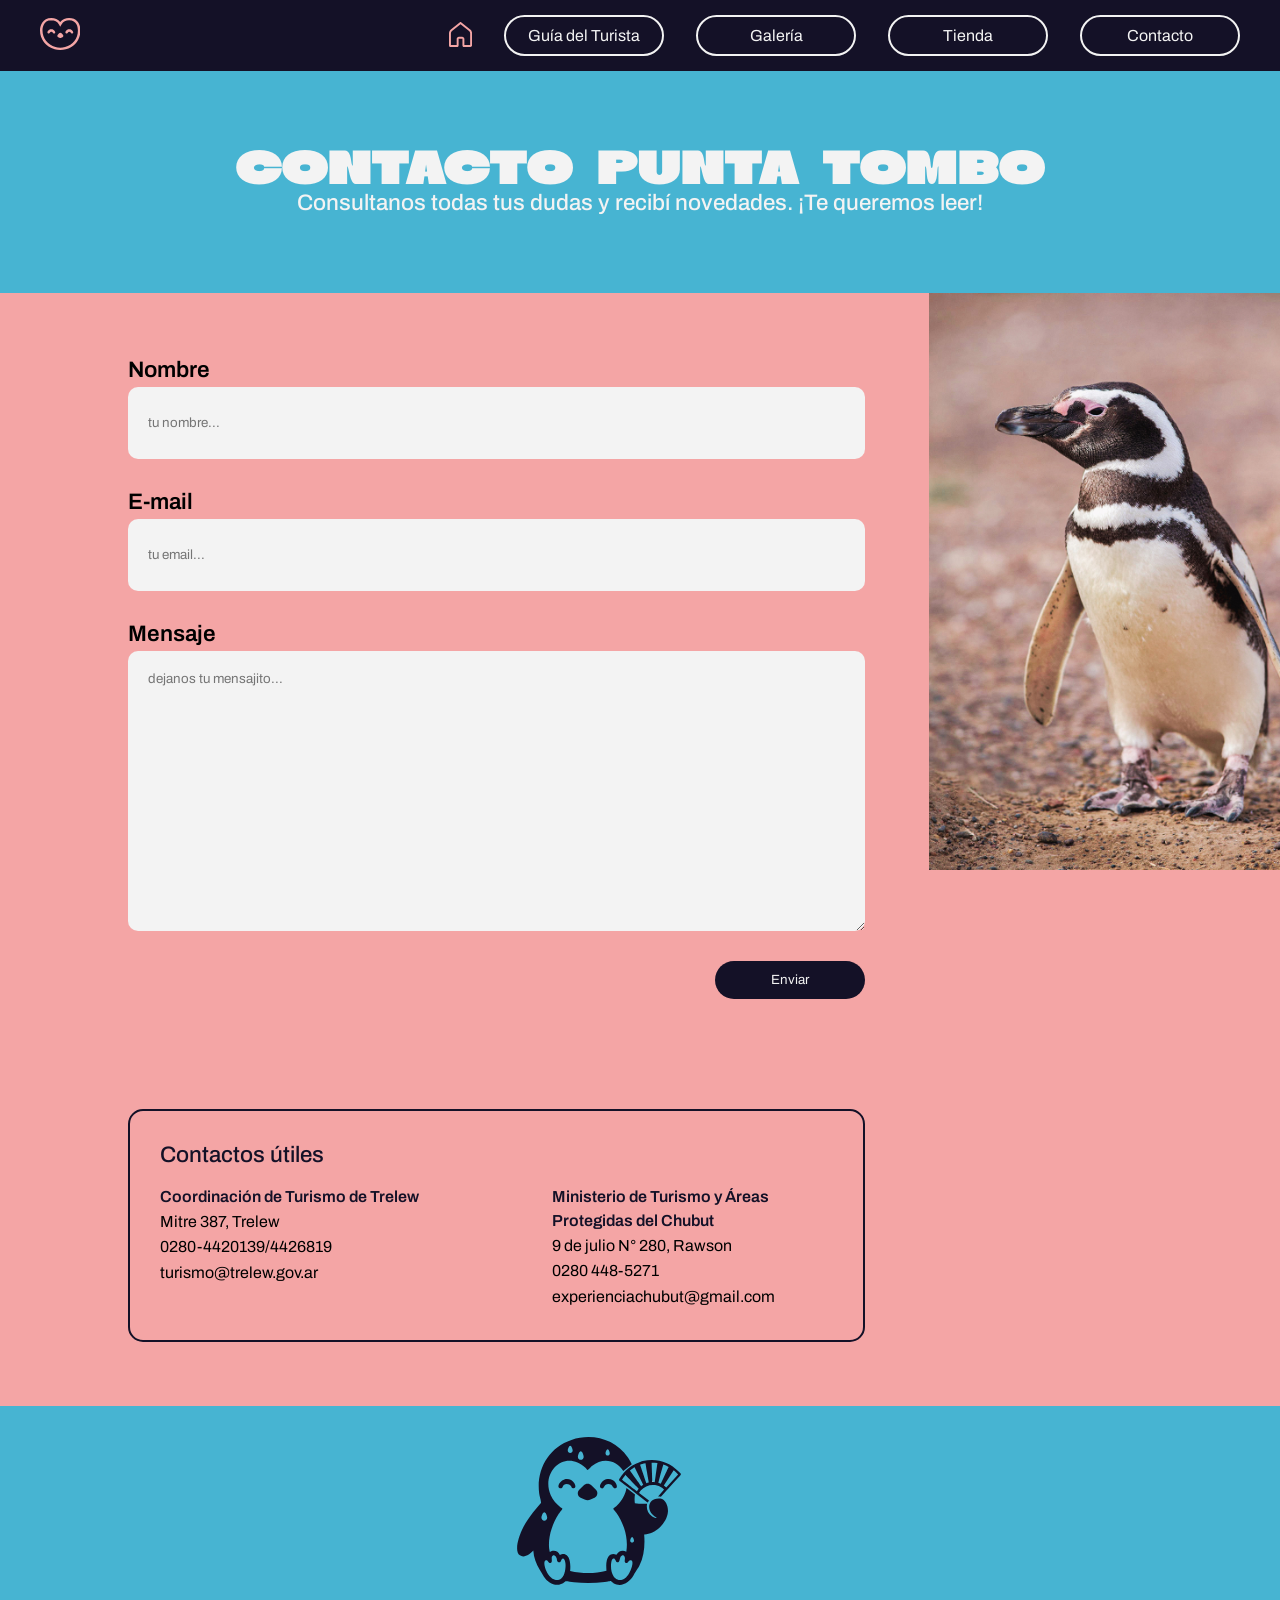
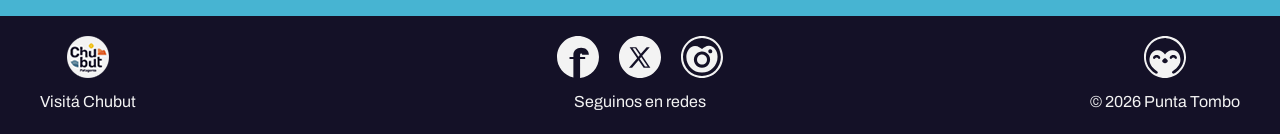
==== contacto.html @ 2f1170b2 "mejoras footer y hover chubut" ====
<!doctype html>
<html lang="es">

<head>
   <meta charset="utf-8">
   <meta name="description" content="Web Punta Tombo">
   <meta name="viewport" content="width=device-width, initial-scale=1.0">
   <link rel="stylesheet" href="style.css" type="text/css">
   <link rel="stylesheet" href="https://fonts.googleapis.com/css?family=Archivo:400,400i,500,500i,600,600i,700,700i">
   <link rel="icon" href="img/varias/favicon-tombo.ico" type="image/x-icon">
   <title>Descubrí la magia de Punta Tombo</title>
</head>

<body class="contacto-body">
   <main>
      <header>
         <nav class="nav-desktop">
            <a href="#top" class="logo-izq">
               <svg id="corazon" alt="Vuelve al top" xmlns="http://www.w3.org/2000/svg" version="1.1"
                  viewBox="0 0 76.17 60.3">
                  <path
                     d="M62.63,26.89v.05c0,.51-.15.99-.43,1.36-.45.61-1.14.99-1.94.99-.43,0-.83-.13-1.19-.33-.35-.2-.63-.48-.83-.83-.05-.1-.13-.2-.18-.33-.53-1.01-1.62-1.69-2.83-1.69s-2.27.66-2.83,1.62c-.05.15-.13.3-.23.43-.2.3-.48.56-.81.73-.33.2-.73.3-1.14.3-.81,0-1.52-.4-1.94-1.01-.28-.38-.43-.83-.43-1.34v-.03c0-.53,1.03-5.78,7.37-5.78,6,0,7.4,5.33,7.4,5.86h.01Z" />
                  <path
                     d="M28.78,26.89v.05c0,.51-.15.99-.43,1.36-.45.61-1.14.99-1.94.99-.43,0-.83-.13-1.19-.33-.35-.2-.63-.48-.83-.83-.05-.1-.13-.2-.18-.33-.53-1.01-1.62-1.69-2.83-1.69s-2.27.66-2.83,1.62c-.05.15-.13.3-.23.43-.2.3-.48.56-.81.73-.33.2-.73.3-1.14.3-.81,0-1.52-.4-1.94-1.01-.28-.38-.43-.83-.43-1.34v-.03c0-.53,1.03-5.78,7.37-5.78,6,0,7.4,5.33,7.4,5.86h0Z" />
                  <path
                     d="M42.39,36.05l-2.35,1.13c-1.08.52-2.35.52-3.43,0l-2.35-1.13c-1.79-.86-2.2-3.24-.79-4.65l2.52-2.52c1.29-1.29,3.38-1.29,4.67,0l2.52,2.52c1.41,1.41,1,3.78-.79,4.65Z" />
                  <path
                     d="M38.09,60.3c-4.02,0-7.43-.45-10.43-1.36C10.86,53.83,0,39.91,0,23.46,0,14.75,4.53,0,21.49,0c6.51,0,12.65,2.83,16.64,7.54C42.08,2.85,48.24,0,54.77,0,74.62,0,76.17,17.96,76.17,23.46c0,17.12-10.59,30.71-27.64,35.49-3.22.89-6.73,1.35-10.43,1.35h0ZM21.48,4.41C5.55,4.41,4.74,20.29,4.74,23.47c0,14.51,9.58,26.79,24.4,31.29,2.52.77,5.44,1.14,8.95,1.14,3.24,0,6.28-.39,9.06-1.16,14.96-4.19,24.26-16.17,24.26-31.27,0-5.73-1.62-19.06-16.65-19.06-5.81,0-11.25,2.92-14.18,7.62-.15.22-.25.4-.34.55l-2.14,3.93-2.11-3.95c-.08-.15-.18-.32-.29-.47-2.98-4.76-8.41-7.68-14.23-7.68h.01Z" />
               </svg>
            </a>
            <div class="menu">
               <a href="index.html">
                  <svg id="home" xmlns="http://www.w3.org/2000/svg" version="1.1" viewBox="0 0 108 117">
                     <path
                        d="M53.85,0c-.96.03-1.88.37-2.64.97L8.58,34.56C3.17,38.83,0,45.34,0,52.23v57.27c0,4.09,3.41,7.5,7.5,7.5h30c4.09,0,7.5-3.41,7.5-7.5v-30c0-.89.61-1.5,1.5-1.5h15c.89,0,1.5.61,1.5,1.5v30c0,4.09,3.41,7.5,7.5,7.5h30c4.09,0,7.5-3.41,7.5-7.5v-57.27c0-6.89-3.17-13.41-8.58-17.67L56.78.97c-.83-.66-1.87-1-2.93-.97ZM54,10.23l39.86,31.4c3.25,2.56,5.14,6.46,5.14,10.6v55.77h-27v-28.5c0-5.74-4.76-10.5-10.5-10.5h-15c-5.74,0-10.5,4.76-10.5,10.5v28.5H9v-55.77c0-4.14,1.89-8.04,5.14-10.6L54,10.23Z" />
                  </svg>
               </a>
               <a class="boton" href="guia.html">Guía del Turista</a>
               <a class="boton" href="galeria.html">Galería</a>
               <a class="boton" href="tienda.html">Tienda</a>
               <a class="boton" href="contacto.html">Contacto</a>
            </div>
         </nav>
         <nav class="nav-mobile">
            <a href="#top" class="logo-izq">
               <svg id="corazon" viewBox="0 0 76.17 60.3" xmlns="http://www.w3.org/2000/svg" version="1.1">
                  <path
                     d="M62.63,26.89v.05c0,.51-.15.99-.43,1.36-.45.61-1.14.99-1.94.99-.43,0-.83-.13-1.19-.33-.35-.2-.63-.48-.83-.83-.05-.1-.13-.2-.18-.33-.53-1.01-1.62-1.69-2.83-1.69s-2.27.66-2.83,1.62c-.05.15-.13.3-.23.43-.2.3-.48.56-.81.73-.33.2-.73.3-1.14.3-.81,0-1.52-.4-1.94-1.01-.28-.38-.43-.83-.43-1.34v-.03c0-.53,1.03-5.78,7.37-5.78,6,0,7.4,5.33,7.4,5.86h.01Z" />
                  <path
                     d="M28.78,26.89v.05c0,.51-.15.99-.43,1.36-.45.61-1.14.99-1.94.99-.43,0-.83-.13-1.19-.33-.35-.2-.63-.48-.83-.83-.05-.1-.13-.2-.18-.33-.53-1.01-1.62-1.69-2.83-1.69s-2.27.66-2.83,1.62c-.05.15-.13.3-.23.43-.2.3-.48.56-.81.73-.33.2-.73.3-1.14.3-.81,0-1.52-.4-1.94-1.01-.28-.38-.43-.83-.43-1.34v-.03c0-.53,1.03-5.78,7.37-5.78,6,0,7.4,5.33,7.4,5.86h0Z" />
                  <path
                     d="M42.39,36.05l-2.35,1.13c-1.08.52-2.35.52-3.43,0l-2.35-1.13c-1.79-.86-2.2-3.24-.79-4.65l2.52-2.52c1.29-1.29,3.38-1.29,4.67,0l2.52,2.52c1.41,1.41,1,3.78-.79,4.65Z" />
                  <path
                     d="M38.09,60.3c-4.02,0-7.43-.45-10.43-1.36C10.86,53.83,0,39.91,0,23.46,0,14.75,4.53,0,21.49,0c6.51,0,12.65,2.83,16.64,7.54C42.08,2.85,48.24,0,54.77,0,74.62,0,76.17,17.96,76.17,23.46c0,17.12-10.59,30.71-27.64,35.49-3.22.89-6.73,1.35-10.43,1.35h0ZM21.48,4.41C5.55,4.41,4.74,20.29,4.74,23.47c0,14.51,9.58,26.79,24.4,31.29,2.52.77,5.44,1.14,8.95,1.14,3.24,0,6.28-.39,9.06-1.16,14.96-4.19,24.26-16.17,24.26-31.27,0-5.73-1.62-19.06-16.65-19.06-5.81,0-11.25,2.92-14.18,7.62-.15.22-.25.4-.34.55l-2.14,3.93-2.11-3.95c-.08-.15-.18-.32-.29-.47-2.98-4.76-8.41-7.68-14.23-7.68h.01Z" />
               </svg>
            </a>
            <div class="menu-derecha">
               <a href="index.html">
                  <svg id="home" viewBox="0 0 108 117" xmlns="http://www.w3.org/2000/svg" version="1.1">
                     <path
                        d="M53.85,0c-.96.03-1.88.37-2.64.97L8.58,34.56C3.17,38.83,0,45.34,0,52.23v57.27c0,4.09,3.41,7.5,7.5,7.5h30c4.09,0,7.5-3.41,7.5-7.5v-30c0-.89.61-1.5,1.5-1.5h15c.89,0,1.5.61,1.5,1.5v30c0,4.09,3.41,7.5,7.5,7.5h30c4.09,0,7.5-3.41,7.5-7.5v-57.27c0-6.89-3.17-13.41-8.58-17.67L56.78.97c-.83-.66-1.87-1-2.93-.97ZM54,10.23l39.86,31.4c3.25,2.56,5.14,6.46,5.14,10.6v55.77h-27v-28.5c0-5.74-4.76-10.5-10.5-10.5h-15c-5.74,0-10.5,4.76-10.5,10.5v28.5H9v-55.77c0-4.14,1.89-8.04,5.14-10.6L54,10.23Z" />
                  </svg>
               </a>
               <label for="check-menu" class="hamburguesa">
                  <span></span><span></span><span></span>
               </label>
            </div>
            <input type="checkbox" id="check-menu">
            <div class="menu-desplegable">
               <a class="boton" href="guia.html">Guía del Turista</a>
               <a class="boton" href="galeria.html">Galería</a>
               <a class="boton" href="tienda.html">Tienda</a>
               <a class="boton" href="contacto.html">Contacto</a>
            </div>
         </nav>
      </header>
      <section class="titulos-contacto">
         <h1>CONTACTO PUNTA TOMBO</h1>
         <h3 class="h3-desktop">Consultanos todas tus dudas y recibí novedades. ¡Te queremos leer!</h3>
         <h3 class="h3-mobile">¡Te queremos leer!</h3>
      </section>
      <section id="formulario">
         <article id="form-contacto">
            <form method="post" action="" target="_blank" enctype="text/plain">
               <div class="seccion-form">
                  <label for="nombre">Nombre</label>
                  <input type="text" name="nombre" id="nombre" maxlength="30" placeholder="tu nombre..." required>
               </div>
               <div class="seccion-form">
                  <label for="email">E-mail</label>
                  <input type="email" name="email" id="email" placeholder="tu email..." required>
               </div>
               <div class="seccion-form">
                  <label for="mensaje">Mensaje</label>
                  <textarea name="mensaje" id="mensaje" placeholder="dejanos tu mensajito..."></textarea>
               </div>
               <input type="submit" value="Enviar" class="button-enviar">
            </form>
            <article id="contactos-utiles">
               <h3>Contactos útiles</h3>
               <div class="parrafos-contacto">
                  <div>
                     <p>Coordinación de Turismo de Trelew</p>
                     <ul>
                        <li>Mitre 387, Trelew</li>
                        <li>0280-4420139/4426819</li>
                        <li>turismo@trelew.gov.ar</li>
                     </ul>
                  </div>
                  <div>
                     <p>Ministerio de Turismo y Áreas Protegidas del Chubut</p>
                     <ul>
                        <li>9 de julio N° 280, Rawson</li>
                        <li>0280 448-5271</li>
                        <li>experienciachubut@gmail.com</li>
                     </ul>
                  </div>
               </div>
            </article>
         </article>
         <aside>
            <img src="img/varias/contacto.jpg" alt="pinguino" width="800" height="1316">
         </aside>
      </section>
      <section class="pingu-curiosidades fondo-oceano">
         <article class="sabias">
            <h2>¿...Lo sabías?</h2>
         </article>
         <img class="pingu-svg" src="img/svg/pingu-verano.svg" alt="Pingüino de verano">
         <article class="globo">
            <p>En verano, Punta Tombo reúne a más de un millón de pingüinos de Magallanes, convirtiéndose en una de las
               colonias más grandes del mundo.</p>
         </article>
      </section>
      <footer>
         <div class="footer-seccion">
            <a class="logo-chubut" href="https://chubutpatagonia.gob.ar/"><img class="logo-chubut-normal"
                  src="img/varias/logo-chubut.png" alt="Visitá Chubut"><img class="logo-chubut-hover"
                  src="img/varias/logo-chubut-hover.png" alt=""></a>
            <p>Visitá Chubut</p>
         </div>
         <div class="footer-seccion">
            <ul>
               <li>
                  <a href="https://www.facebook.com/profile.php?id=100057444040079&locale=es_LA">
                     <svg class="boton-footer" xmlns="http://www.w3.org/2000/svg" version="1.1" viewBox="0 0 48 48">
                        <path
                           d="M48,24.06c0,12.48-9.48,22.75-21.62,23.94v-21.7h5.83v-2.33h-5.83v-2.3c0-.93.5-1.61,1.2-1.61s1.16.54,1.16,1.38h7.66c0-4.73-3.53-7.91-8.84-7.91s-8.84,3.27-8.84,8.14v2.3h-4.39v2.33h4.39v21.24C8.01,45.12,0,35.53,0,24.06,0,10.77,10.75,0,24,0s24,10.77,24,24.06Z" />
                     </svg>
                  </a>
               </li>
               <li>
                  <a href="https://x.com/puntatombo_ar">
                     <svg class="boton-footer" xmlns="http://www.w3.org/2000/svg" version="1.1" viewBox="0 0 48 48">
                        <polygon points="23.79 21.78 22.11 23.74 15.54 14.13 18.51 14.11 23.79 21.78" />
                        <polygon points="25.37 24.08 32.78 34.85 29.69 34.83 23.69 26.05 25.37 24.08" />
                        <path
                           d="M24,0C10.75,0,0,10.75,0,24s10.75,24,24,24,24-10.74,24-24S37.26,0,24,0ZM28.19,36.23l-5.87-8.59-7.36,8.57h-3.56l9.34-10.88-8.59-12.56,7.53-.05,5.29,7.68,6.58-7.67h3.56l-8.56,9.97,9.3,13.52h-7.66,0Z" />
                     </svg>
                  </a>
               </li>
               <li>
                  <a href="https://www.instagram.com/puntatomboturismo/">
                     <svg class="boton-footer" xmlns="http://www.w3.org/2000/svg" version="1.1" viewBox="0 0 64 64">
                        <path
                           d="M32,0C14.33,0,0,14.33,0,32s14.33,32,32,32,32-14.33,32-32S49.67,0,32,0ZM31.92,60.84c-15.91,0-28.86-12.93-28.86-28.84S16.01,3.15,31.92,3.15s28.84,12.96,28.84,28.86-12.93,28.84-28.84,28.84Z" />
                        <path
                           d="M55.71,31.11c0-7.74-5.36-16.11-13.11-16.11-4.59,0-8.29,3.26-9.48,4.12l-1.11.78-1.13-.78c-1.12-.77-4.16-4.03-9.52-4.03h0c-8.06,0-13.23,8.76-13.23,16.54v.36c0,13.11,10.66,23.8,23.78,23.8h0c13.12,0,23.8-10.67,23.8-23.78,0-.61.05-.32,0-.91ZM42.65,42.25c-2.21,3.8-6.19,6.07-10.66,6.07h0c-4.45,0-8.44-2.27-10.66-6.07-2.15-3.71-2.25-8.19-.26-11.98,1.99-3.8,5.72-6.27,9.98-6.6,4.63-.36,8.89,1.79,11.38,5.75h0c2.5,3.98,2.59,8.78.23,12.83ZM45.45,26.33c-.34.1-.67.14-.97.14-.78,0-1.48-.3-2.01-.86-.81-.87-1.1-2.26-.71-3.4.36-1.03,1.17-1.67,2.29-1.84,2-.3,3.19.97,3.5,2.37.31,1.4-.32,3.08-2.09,3.58ZM36.9,30.18c-1.4-1.21-3.15-1.83-4.9-1.83-1.05,0-2.12.23-3.13.68-2.27,1.01-3.89,3.1-4.35,5.61-.46,2.51.33,5.05,2.13,6.81,1.94,1.91,4.7,2.61,7.37,1.88,2.65-.73,4.65-2.71,5.35-5.32h0c.77-2.89-.17-5.9-2.44-7.83Z" />
                     </svg>
                  </a>
               </li>
            </ul>
            <p>Seguinos en redes</p>
         </div>
         <div class="footer-seccion">
            <svg class="boton-footer" xmlns="http://www.w3.org/2000/svg" version="1.1" viewBox="0 0 62.64 62.64">
               <path
                  d="M31.32,0C14.02,0,0,14.02,0,31.32s14.02,31.32,31.32,31.32,31.32-14.02,31.32-31.32S48.62,0,31.32,0ZM24.3,32.59v.03c0,.37-.11.73-.32,1-.34.45-.84.73-1.43.73-.32,0-.61-.1-.87-.24-.26-.15-.47-.35-.61-.61-.03-.08-.1-.15-.13-.24-.39-.74-1.19-1.25-2.08-1.25s-1.67.48-2.08,1.19c-.03.11-.1.23-.16.32-.15.23-.35.41-.6.54-.24.15-.54.23-.84.23-.6,0-1.12-.3-1.43-.74-.21-.28-.32-.61-.32-.99v-.02c0-.39.76-4.25,5.43-4.25,4.42,0,5.45,3.93,5.45,4.32v-.02ZM34.31,39.34l-1.73.83c-.8.38-1.73.38-2.53,0l-1.73-.83c-1.32-.64-1.62-2.38-.58-3.42l1.85-1.85c.95-.95,2.49-.95,3.44,0l1.85,1.85c1.04,1.04.74,2.78-.57,3.42ZM41.53,33.52c-.15.23-.35.41-.6.54-.24.15-.54.23-.84.23-.6,0-1.12-.3-1.43-.74-.21-.28-.32-.61-.32-.99v-.02c0-.39.76-4.25,5.43-4.25,4.42,0,5.45,3.93,5.45,4.32v-.02s0,.03,0,.03c0,.37-.11.73-.32,1-.34.45-.84.73-1.43.73-.32,0-.61-.1-.87-.24-.26-.15-.47-.35-.61-.61-.03-.08-.1-.15-.13-.24-.39-.74-1.19-1.25-2.08-1.25s-1.67.48-2.08,1.19c-.03.11-.1.23-.16.32ZM46.45,55.06c-.59.37-1.2.72-1.82,1.01-2.13.98-4.09-2.25-2.02-3.36,3.82-2.03,11.8-9.22,11.8-16.76,0-4.98-1.63-14.84-12.31-14.84-4.48,0-8.41,2.46-10.51,6.08-.1.15-.19.32-.26.47-.08-.15-.16-.32-.26-.47-2.1-3.62-6.03-6.08-10.51-6.08-10.71,0-12.37,10.66-12.37,14.84,0,7.73,7.21,14.18,11.67,17.06,1.77,1.14.06,3.97-1.85,3.09-.62-.28-1.23-.65-1.85-1.04-7.97-5.04-13.28-13.42-13.28-23.52.02-16.32,13.85-29.47,30.41-28.35,14.38.97,26.68,14.42,26.44,28.83-.16,9.83-5.43,18.09-13.28,23.04Z" />
            </svg>
            <p>© 2026 Punta Tombo</p>
         </div>
      </footer>
   </main>
</body>

</html>
---- style.css ----
/* CSS Document */
@charset "utf-8";

:root {
	--pinguino: rgb(20, 17, 39);
	--espuma: rgb(243, 243, 243);
	--oceano: rgb(71, 180, 210);
	--magallanes: rgb(244, 165, 165);
	--piedrita: rgb(169, 137, 115);
}

/* Configuraciones Generales */

@font-face {
	font-family: 'baserio';
	src: url('./fonts/Baserio-Regular.otf') format('woff2');
	font-weight: normal;
	font-style: normal;
	font-display: swap;
}

* {
	font-family: "archivo", sans-serif;
	font-style: normal;
	font-optical-sizing: auto;
	list-style: none;
	text-decoration: none;
	margin: 0;
	padding: 0;
	box-sizing: border-box;
}

h1 {
	color: var(--espuma);
	font-family: "baserio", sans-serif;
	font-size: 3rem;
	font-weight: 300;
	line-height: 2.7rem;
}

h2 {
	color: var(--espuma);
	font-family: "baserio", sans-serif;
	font-size: 1.8rem;
	font-weight: 100;
	line-height: 2.2rem;
}

h3 {
	color: var(--pinguino);
	font-size: 1.4rem;
	font-weight: 500;
	line-height: 1.8rem;
}

h4 {
	color: var(--pinguino);
	/* habemus h4? non ricordo chamigas */
	font-size: 1.2rem;
	font-weight: 400;
}

p {
	color: var(--pinguino);
	text-wrap-style: balance;
	line-height: 1.5rem;
}

.video-heroe {
	background-color: var(--espuma);
	width: 100%;
	height: 100vh;
	overflow: hidden;
}

ul {
	line-height: 1.6;
}

.fondo-oceano {
	background-color: var(--oceano);
}

.fondo-magallanes {
	background-color: var(--magallanes);
}

.fondo-piedrita {
	background-color: var(--piedrita);
}

/*HEADER*/

header {
	position: sticky;
	top: 0;
	z-index: 1000;
	background-color: var(--pinguino);
	padding: 15px 40px;
}

nav {
	display: none;
	justify-content: space-between;
	align-items: center;
}

.nav-desktop {
	display: flex !important;
	justify-content: space-between;
	align-items: center;
}

.menu {
	display: flex;
	align-items: center;
	gap: 2rem;
}

.boton {
	color: var(--espuma);
	border: 2px solid var(--espuma);
	border-radius: 999px;
	padding: 10px 20px;
	width: 160px;
	text-align: center;
	transition: 0.3s ease;
}

.boton:hover {
	background-color: var(--magallanes);
	color: var(--pinguino);
	border-color: var(--magallanes);
}

#corazon {
	height: 32px;
	width: auto;
}

#home {
	height: 25px;
	width: auto;
}

#corazon,
#home {
	fill: var(--magallanes);
	transition: 0.3s ease;
}

#corazon:hover,
#home:hover {
	fill: var(--espuma)
}

.nav-mobile {
	display: none !important;
}

/*CARROUSEL DE VIDEOS*/

.video-heroe {
	position: relative;
	width: 100%;
	aspect-ratio: 16 / 9;
	overflow: hidden;
}

.video-slider {
	position: relative;
	width: 100%;
	height: 100%;
}

.video-slide {
	position: absolute;
	inset: 0;
	width: 100%;
	height: 100%;

	opacity: 0;
	transition: opacity 1.5s ease;
}

.video-slide.activo {
	opacity: 1;
	z-index: 2;
}

.video-slide video {
	width: 100%;
	height: 100%;
	object-fit: cover;
	display: block;
}

.logo-hero {
	position: absolute;
	top: 60px;
	left: 40px;
	z-index: 10;
	max-width: 444px;
	height: auto;
}

.h1 {
	background-color: var(--oceano);
	text-align: center;
	padding: 20px 80px;
}

.solapas {
	background-color: var(--espuma);
}

/* ===== MENÚ DE SOLAPAS ===== */

.tabs-menu {
	display: flex;
	justify-content: center;
	align-items: center;
	gap: 3rem;

	width: 100%;
	background-color: var(--magallanes);

	padding: 1rem 2rem;
}

.tab-btn {
	display: flex;
	align-items: center;
	gap: 0.5rem;

	background: none;
	border: none;
	cursor: pointer;

	font-family: inherit;
	font-size: 1rem;

	color: var(--espuma);
	/* inactivo blanco */

	padding: 0.5rem 1rem;

	transition: color 0.3s ease;
}

.tab-btn.active {
	color: var(--pinguino);
	/* activo negro */
	font-weight: 700;
}

.tab-btn svg {
	width: 32px;
	height: 30px;
	fill: currentColor;
	flex-shrink: 0;
}

.tab-btn.active svg {
	fill: currentColor;
}

/* ===== CONTENIDO ===== */

.tab-content {
	display: none;
}

.tab-content.active {
	display: block;
}


.h1 {
	background-color: var(--oceano);
	padding: 20px 80px;
}

/* SOLAPA DONDE ESTAMOS */

.mapas {
	display: flex;
	justify-content: space-evenly;
	padding: 68px 0px;
	flex-wrap: wrap;
}

.mapas img,
.mapas video {
	border-radius: 25px;
	border: solid 1px var(--oceano);
	object-fit: cover;
	max-width: 100%;
	display: block;
}

.mapas h3 {
	color: var(--oceano);
}

.mapas p {
	max-width: 723px;
}

.flecha-localizacion {
	display: flex;
	align-items: center;
	gap: 5px;
	fill: var(--oceano)
}

.mapa-texto {
	display: flex;
	flex-direction: column;
	gap: 25px;
}

/* galería interna alojamiento: guia del turista */

.galeria-interna {
	display: flex;
	align-items: center;
	justify-content: center;
	gap: 3rem;
	width: 100%;
}

.galeria-interna-slider {
	flex: 1;
	max-width: 1100px;
}

.galeria-interna-item {
	display: none;
}

.galeria-interna-item.active {
	display: block;
}

.galeria-interna-item img {
	width: 100%;
	display: block;
	border-radius: 20px;
}

.galeria-interna-info {
	display: grid;
	grid-template-columns: 1fr 1fr 2fr;
	gap: 2rem;
	margin-top: 1.5rem;
	align-items: start;
}

.galeria-interna-titulo {
	color: #47b4d2;
	font-size: 1.8rem;
	font-weight: 700;
	margin: 0;
}

.galeria-interna-titulo::before {
	content: "♡ ";
	color: #47b4d2;
}

.galeria-interna-ubicacion {
	margin: 0;
}

.galeria-interna-descripcion {
	margin: 0;
}

.galeria-interna-btn {
	background: none;
	border: none;
	cursor: pointer;
	padding: 0;
}

.galeria-interna-btn img {
	width: 80px;
	display: block;
}

/* PINGUFLECHAS */

#anterior,
#siguiente {
	width: 90px;
	height: auto;
	fill: var(--piedrita);
	transition: 0.3s ease;
}

#anterior:hover,
#siguiente:hover {
	fill: var(--magallanes);
}

#anterior {
	animation: retroceder 1.5s ease-in-out infinite;
}

#siguiente {
	animation: avanzar 1.5s ease-in-out infinite;
}

@keyframes retroceder {
	0% {
		transform: translateX(0);
	}

	50% {
		transform: translateX(-8px);
	}

	100% {
		transform: translateX(0);
	}
}

@keyframes avanzar {
	0% {
		transform: translateX(0);
	}

	50% {
		transform: translateX(8px);
	}

	100% {
		transform: translateX(0);
	}
}

/* SOLAPA FLORA Y FAUNA */

.florayfauna-contenedor {
	display: grid;
	grid-template-columns: repeat(4, auto);
	grid-template-rows: repeat(2, auto);
	justify-content: center;
	gap: 24px;
	padding: 45px;
}

.tarjeta-florayfauna {
	border-radius: 25px;
	display: block;
	margin: 0 auto;
}

.fyf-p {
	position: absolute;
	bottom: 20px;
	left: 10%;
	opacity: 0;
	z-index: 10;
	color: var(--espuma);
	pointer-events: none;
	text-shadow: 0 2px 4px rgba(0, 0, 0, .8);
}

.tarjeta-fyf {
	position: relative;
	display: block;
}

.tarjeta-fyf:hover .fyf-p {
	opacity: 1;
}

.lobo:hover {
	content: url(img/solapas/fauna-lobo.jpg);
}

.jarilla:hover {
	content: url(img/solapas/flora-jarilla.jpg);
}

.mara:hover {
	content: url(img/solapas/fauna-mara.jpg);
}

.quilembai:hover {
	content: url(img/solapas/flora-quilembai.jpg);
}

.colapiche:hover {
	content: url(img/solapas/flora-colapiche.jpg);
}

.pato:hover {
	content: url(img/solapas/fauna-pato.jpg);
}

.junco:hover {
	content: url(img/solapas/flora-junco.jpg);
}

.zorro:hover {
	content: url(img/solapas/fauna-zorro.jpg);
}

.descubri-florayfauna {
	text-align: center;
	display: flex;
	flex-direction: column;
	align-items: center;
	padding: 50px 0px 70px;
	gap: 30px;
}

.linea {
	width: 80%;
	height: 2px;
	background-color: var(--pinguino);
}

/* clima */

.clima {
	background-color: var(--magallanes);
	padding: 20px 80px;
	display: flex;
	align-items: center;
	justify-content: space-between;
	gap: 4rem;
}

.clima-info {
	flex: 0 0 300px;
	align-items: center;
	text-align: center;
}

.clima-info img {
	width: 120px;
	height: auto;
}

.clima-info h2 {
	margin-top: 1rem;
}

.clima-widget {
	flex: 1;
	min-width: 0;
}

.clima-widget a {
	width: 100%;
	background-color: var(--magallanes);
	padding: 20px 80px;
}

.carrousel {
	background-color: var(--espuma);
	padding: 20px 80px;
}

/*CARROUSEL INDEX*/

.carrousel {
	width: 100%;
	overflow: hidden;
	margin: 0;
	padding: 0;
}

.slider-container {
	width: 100%;
	aspect-ratio: 16 / 9;
	position: relative;
	overflow: hidden;
}

.slider {
	display: flex;
	width: 400%;
	height: 100%;
	transition: transform 0.5s ease-in-out;
}

.slide {
	width: 25%;
	height: 100%;
	position: relative;
}

.slide img {
	width: 100%;
	height: 100%;
	object-fit: cover;
	display: block;
}

.texto-banner {
	position: absolute;
	top: 50%;
	right: 5%;
	transform: translateY(-50%);
	/* chicas intente hacerlo con flexbox pero sino no se veia el texto */
	text-align: right;
	width: auto;
	max-width: 40%;
	margin: 0;
	padding: 0;
	z-index: 10;
}

.texto-banner p {
	color: var(--espuma);
}

/* GUÍA DEL TURISTA */

/* GUÍA DEL TURISTA - SOLAPA EXCURSIONES */
.excursiones-completo {
	display: grid;
	grid-template-columns: repeat(4, auto);
	padding: 60px 30px;
	justify-content: center;
	gap: 40px
}

.tarjeta-excursiones {
	display: flex;
	flex-direction: column;
	gap: 20px;
}

.tarjeta-excursiones img {
	border-radius: 25px;
	width: 100%;
	height: auto;
}

.tarjeta-excursiones p,
.tarjeta-excursiones h4 {
	max-width: 399px;
}

.tarjeta-excursiones h4 {
	color: var(--oceano);
	line-height: 2rem;
}

/*GALERIA*/

.titulos {
	display: flex;
	flex-direction: column;
	align-items: center;
	padding: 75px 0px;
}

.titulos h3 {
	color: var(--espuma);
	padding-top: 25px;
}

#galeria {
	background-color: var(--espuma);
	padding: 75px 0px;
}

#fancybox {
	display: flex;
	flex-wrap: wrap;
	align-items: flex-start;
	justify-content: center;
	padding: 75px;
	background-color: var(--espuma);
}

#fancybox a {
	padding: 15px;
}

#fancybox a,
#fancybox img {
	border-radius: 15px;
}

#fancybox a {
	overflow: hidden;
}

/*CURIOSIDADES */

.pingu-curiosidades {
	display: grid;
	grid-template-columns: auto auto auto;
	justify-content: center;
	align-items: center;
	gap: 75px;
	padding: 30px 0;
}

.pingu-svg {
	height: 150px;
	width: auto;
}

.globo {
	border: 2px solid var(--pinguino);
	border-radius: 20px;
	padding: 15px;
	max-width: 350px;
	margin-left: 20px;
	text-align: center;
	position: relative;
}

.globo::before {
	content: "";
	width: 20px;
	height: 2px;
	background-color: var(--pinguino);
	position: absolute;
	left: -20px;
	top: 50%;
}

.sabias,
.globo {
	opacity: 0;
	visibility: hidden;
	transition: 0.3s ease;
}

.pingu-curiosidades:hover .sabias,
.pingu-curiosidades:hover .globo {
	opacity: 1;
	visibility: visible;
}

/* CONTACTO */

.h3-mobile {
	display: none;
}

.contacto-body {
	background-color: var(--magallanes);
}

.titulos-contacto {
	display: flex;
	flex-direction: column;
	align-items: center;
	background-color: var(--oceano);
	padding: 75px 0px;
}

.titulos-contacto h3 {
	color: var(--espuma)
}

#formulario {
	display: flex;
	justify-content: space-between;
}

#form-contacto {
	display: flex;
	flex-direction: column;
	gap: 110px;
	margin: 5% 5% 5% 10%;
}

form {
	display: flex;
	flex-direction: column;
	gap: 30px;
	align-items: flex-end;
}

.seccion-form {
	display: flex;
	flex-direction: column;
	gap: 5px;
}

label {
	font-size: 1.4rem;
	font-weight: 600;
}

input {
	border-radius: 10px;
	background: var(--espuma);
	width: 737px;
	height: 72px;
	padding: 20px;
	border: none;
}

textarea {
	width: 737px;
	height: 280px;
	border-radius: 10px;
	background: var(--espuma);
	padding: 20px;
	border: none;
}

input[type="submit"] {
	width: 150px;
	height: 38px;
	color: var(--espuma);
	background-color: var(--pinguino);
	padding: 0px;
	border-radius: 30px;
}

input[type="submit"]:hover {
	color: var(--pinguino);
	background-color: var(--oceano);
	border: solid 2px var(--pinguino);
}

#contactos-utiles {
	border: solid 2px var(--pinguino);
	border-radius: 15px;
	padding: 30px;
	display: flex;
	flex-direction: column;
	gap: 15px;
}

.parrafos-contacto {
	display: flex;
	justify-content: space-between;
}

.parrafos-contacto p {
	font-weight: 600;
}

.parrafos-contacto div {
	width: 281px;
}

aside img {
	max-width: 100%;
	height: auto;
	display: block;
}

/*TIENDA*/

.tienda {
	display: grid;
	grid-template-columns: repeat(4, max-content);
	gap: 30px;
	justify-items: center;
	justify-content: center;
	padding: 50px;
	background-color: var(--espuma);
}

.producto {
	padding: 20px;
	border-radius: 20px;
	text-align: center;
	align-items: center;
	border: 2px solid var(--oceano);
}

.producto img {
	border-radius: 20px;
	display: block;
}

.producto h3 {
	margin: 15px 0 10px;
	color: var(--oceano);
	font-weight: 700;
}

.precio {
	font-weight: 700;
	margin-bottom: 15px;
}

.boton-vermas,
.boton-comprar {
	border: none;
	border-radius: 20px;
	padding: 8px 20px;
	cursor: pointer;
	background-color: var(--pinguino);
	color: var(--espuma);
	border: 2px solid var(--pinguino);
	font-weight: 700;
}

.boton-comprar {
	font-size: 1.2rem;
}

.boton-vermas:hover,
.boton-comprar:hover {
	background-color: var(--oceano);
	color: var(--pinguino);
	border: 2px solid var(--pinguino);
}

.detalle-producto {
	display: none;
	border-radius: 20px;
	max-width: 650px;
	padding: 25px;
}

.detalle-producto h2 {
	color: var(--oceano);
	padding-bottom: 10px;
}

.detalle-producto img {
	width: 100%;
	border-radius: 20px;
	margin-bottom: 25px;
}

.detalle-producto p {
	padding-bottom: 15px;
}

.precio-grande {
	font-size: 1.5rem;
	font-weight: bold;
}

.producto-popup {
	display: flex;
}

.producto-info,
.producto-precio {
	display: flex;
	flex-direction: column;
}

.producto-info {
	text-align: left;
	padding-right: 50px;
}

.producto-precio {
	text-align: center;
}

/*FOOTER*/

footer {
	background-color: var(--pinguino);
	padding: 20px 40px;
	display: grid;
	grid-template-columns: 1fr 1fr 1fr;
	align-items: start;
}

.footer-seccion {
	display: flex;
	flex-direction: column;
	align-items: center;
	gap: 12px;
}

.footer-seccion ul {
	display: flex;
	justify-content: center;
	gap: 20px;
	line-height: 0;
}

.footer-seccion p {
	color: var(--espuma);
	font-size: 1rem;
	font-weight: 400;
}

.footer-seccion:first-child {
	justify-self: start;
}

.footer-seccion:nth-child(2) {
	justify-self: center;
}

.footer-seccion:last-child {
	justify-self: end;
}

.logo-chubut {
    position: relative;
    display: block;
    width: 42px;
    height: 42px;
}

.logo-chubut img {
    position: absolute;
    inset: 0;
    width: 100%;
    height: 100%;
}

.logo-chubut .logo-chubut-hover {
    opacity: 0;
    transition: opacity 0.3s ease;
}

.logo-chubut:hover .logo-chubut-hover {
    opacity: 1;
}

.boton-footer {
	height: 42px;
	width: 42px;
	fill: var(--espuma);
	transition: 0.3s ease;
}

.boton-footer:hover {
	fill: var(--magallanes);
}

/* animación pinguinos */

.pingu-svg {
	display: inline-block;
	transform-origin: center bottom;
	animation: mecedora 5s ease-in-out infinite;
	will-change: transform;
}

@keyframes mecedora {

	0%,
	100% {
		transform: rotate(3deg);
	}

	50% {
		transform: rotate(-3deg);
	}
}

/*RESPONSIVE*/

/* mediaqueries de laptop 1400px */

@media (max-width: 1400px) {

	.florayfauna-contenedor {
		grid-template-columns: repeat(3, auto);
	}

	/* RESPONSIVE GUIA DEL TURISTA SOLAPA - EXCURSIONES 1400px*/
	.excursiones-completo {
		grid-template-columns: repeat(2, auto);
	}
}


@media (max-width: 768px) {

	h1 {
		font-size: 1.5rem;
	}

	h3 {
		font-size: 1rem;
	}

	/*GALERIA*/

	.titulos {
		padding: 20px 0px;
	}

	#fancybox a {
		width: 50%;
		padding: 10px;
		box-sizing: border-box;
	}

	#fancybox img {
		width: 100%;
		height: auto;
	}

	#fancybox a {
		width: 50%;
		padding: 10px;
		box-sizing: border-box;
	}

	#fancybox img {
		width: 100%;
		height: auto;
	}

	/*CURIOSIDADES*/

	.pingu-curiosidades {
		display: flex;
		gap: 25px;
		padding: 15px 25px;
	}

	.pingu-svg {
		height: 120px;
	}

	.globo {
		max-width: 100%;
		padding: 10px;
		font-size: 0.9rem;
		opacity: 1;
		margin-left: 0px;
		visibility: visible;
	}

	.globo::before {
		width: 25px;
		left: -25px;
	}

	.sabias {
		display: none;
	}

}

@media (max-width: 768px) {

	.clima {
		flex-direction: column;
		gap: 2rem;
	}

	.clima-info {
		flex: none;
		width: 100%;
		text-align: center;
	}

	.clima-widget {
		width: 100%;
		max-width: 500px;
	}

}

@media (max-width: 768px) {

	.h3-desktop {
		display: none;
	}

	.h3-mobile {
		display: block;
	}

	label {
		font-size: 0.9rem;
	}

	#formulario {
		flex-direction: column;
		align-items: center;
		gap: 3rem;
	}

	#form-contacto {
		margin-left: 0;
		width: 90%;
		gap: 3rem;
		padding: 40px 25px;
	}

	form {
		align-items: stretch;
		width: 100%;
	}

	input,
	textarea {
		width: 100%;
		box-sizing: border-box;
	}

	.parrafos-contacto {
		flex-direction: column;
		gap: 2rem;
		font-size: 0.9rem;
	}

	aside {
		width: 90%;
	}

	aside img {
		display: none;
	}

	.titulos-contacto {
		padding: 3rem 1rem;
		text-align: center;
	}

}

/*RESPONSIVE CARRUSELES*/
@media (max-width: 768px) {
	.video-heroe {
		height: fit-content;
	}

	.logo-hero {
		width: 30%;
		top: 20px;
		left: 20px;
	}

	.carrousel {
		height: fit-content;
	}

	/*RESPONSIVE SOLAPAS INDEX*/
	.tabs-menu {
		flex-direction: column;
		align-items: stretch;
		gap: 0;
		background-color: var(--pinguino);
	}

	.tab-btn {
		justify-content: space-between;
		padding: 1.5rem 2rem;
		border-bottom: 2px solid var(--magallanes);
		width: 100%;
		color: var(--magallanes);
	}

	.tab-btn span {
		order: 1;
		font-size: 1.2rem;
	}

	.tab-btn.active {
		color: var(--espuma);
		font-weight: 700;
	}

	.tab-btn svg {
		order: 2;
		width: 32px;
		height: 30px;
		fill: currentColor !important;
		flex-shrink: 0;
		transition: fill 0.3s ease;
	}


	/*SOLAPA DONDE ESTAMOS*/
	.mapas {
		row-gap: 30px;
	}

	.videomap {
		width: 80%;
		height: auto;
	}

	/* SOLAPA FLORA Y FAUNA*/
	.florayfauna-contenedor {
		grid-template-columns: repeat(2, auto);
	}

	.tarjeta-florayfauna {
		width: 100%;
		height: auto;
		border-radius: 20px;
	}

	.lobo:active {
		content: url(img/solapas/fauna-lobo.jpg);
	}

	.jarilla:active {
		content: url(img/solapas/flora-jarilla.jpg);
	}

	.mara:active {
		content: url(img/solapas/fauna-mara.jpg);
	}

	.quilembai:active {
		content: url(img/solapas/flora-quilembai.jpg);
	}

	.colapiche:active {
		content: url(img/solapas/flora-colapiche.jpg);
	}

	.pato:active {
		content: url(img/solapas/fauna-pato.jpg);
	}

	.junco:active {
		content: url(img/solapas/flora-junco.jpg);
	}

	.zorro:active {
		content: url(img/solapas/fauna-zorro.jpg);
	}

	/*HEADER MOBILE*/
	@media (max-width: 768px) {
		.nav-desktop {
			display: none !important;
		}

		.nav-mobile {
			display: flex !important;
			justify-content: space-between;
			align-items: center;
			padding: 0px;
			position: relative;
		}

		.menu-derecha {
			display: flex;
			align-items: center;
			gap: 20px;
		}

		.hamburguesa {
			cursor: pointer;
		}

		.hamburguesa span {
			display: block;
			width: 25px;
			height: 3px;
			background: var(--espuma);
			margin: 5px 0;
		}

		#check-menu {
			display: none;
		}

		.menu-desplegable {
			display: none;
			position: fixed !important;
			top: 65px;
			left: 0;
			width: 100%;
			height: 39%;
			background-color: var(--magallanes);
			flex-direction: column;
			padding-top: 20px;
			align-items: center;
			gap: 20px;
			z-index: 9999 !important;
		}

		.menu-desplegable .boton {
			width: 90%;
			max-width: 100%;
			padding: 15px 20px;
			font-size: 1.1rem;
			margin: 0 auto;
		}

		#check-menu:checked~.menu-desplegable,
		.nav-mobile #check-menu:checked~.menu-desplegable {
			display: flex !important;
		}
	}

	@media (max-width: 768px) {

		/* TIENDA */

		.tienda {
			grid-template-columns: repeat(2, 1fr);
			gap: 15px;
			padding: 20px;
		}

		.producto {
			padding: 12px;
			width: 100%;
		}

		.producto img {
			width: 100%;
			height: auto;
		}

		.producto h3 {
			font-size: 1rem;
			line-height: 1.2;
		}

		.precio {
			font-size: 1rem;
			margin-bottom: 10px;
		}

		.boton-vermas {
			width: 100%;
			padding: 10px;
		}

		/* POPUP PRODUCTO */

		.detalle-producto {
			width: 95vw;
			padding: 15px;
		}

		.producto-popup {
			flex-direction: column;
			gap: 20px;
		}

		.producto-info {
			padding-right: 0;
			text-align: center;
		}

		.producto-precio {
			width: 100%;
			align-items: center;
		}

		.boton-comprar {
			width: 100%;
			max-width: 250px;
		}

		.detalle-producto img {
			margin-bottom: 15px;
		}

		.precio-grande {
			font-size: 1.8rem;
		}
	}

	/* RESPONSIVE GUIA DEL TURISTA SOLAPA - EXCURSIONES 768px*/
	.excursiones-completo {
		grid-template-columns: repeat(1, auto);
	}

}
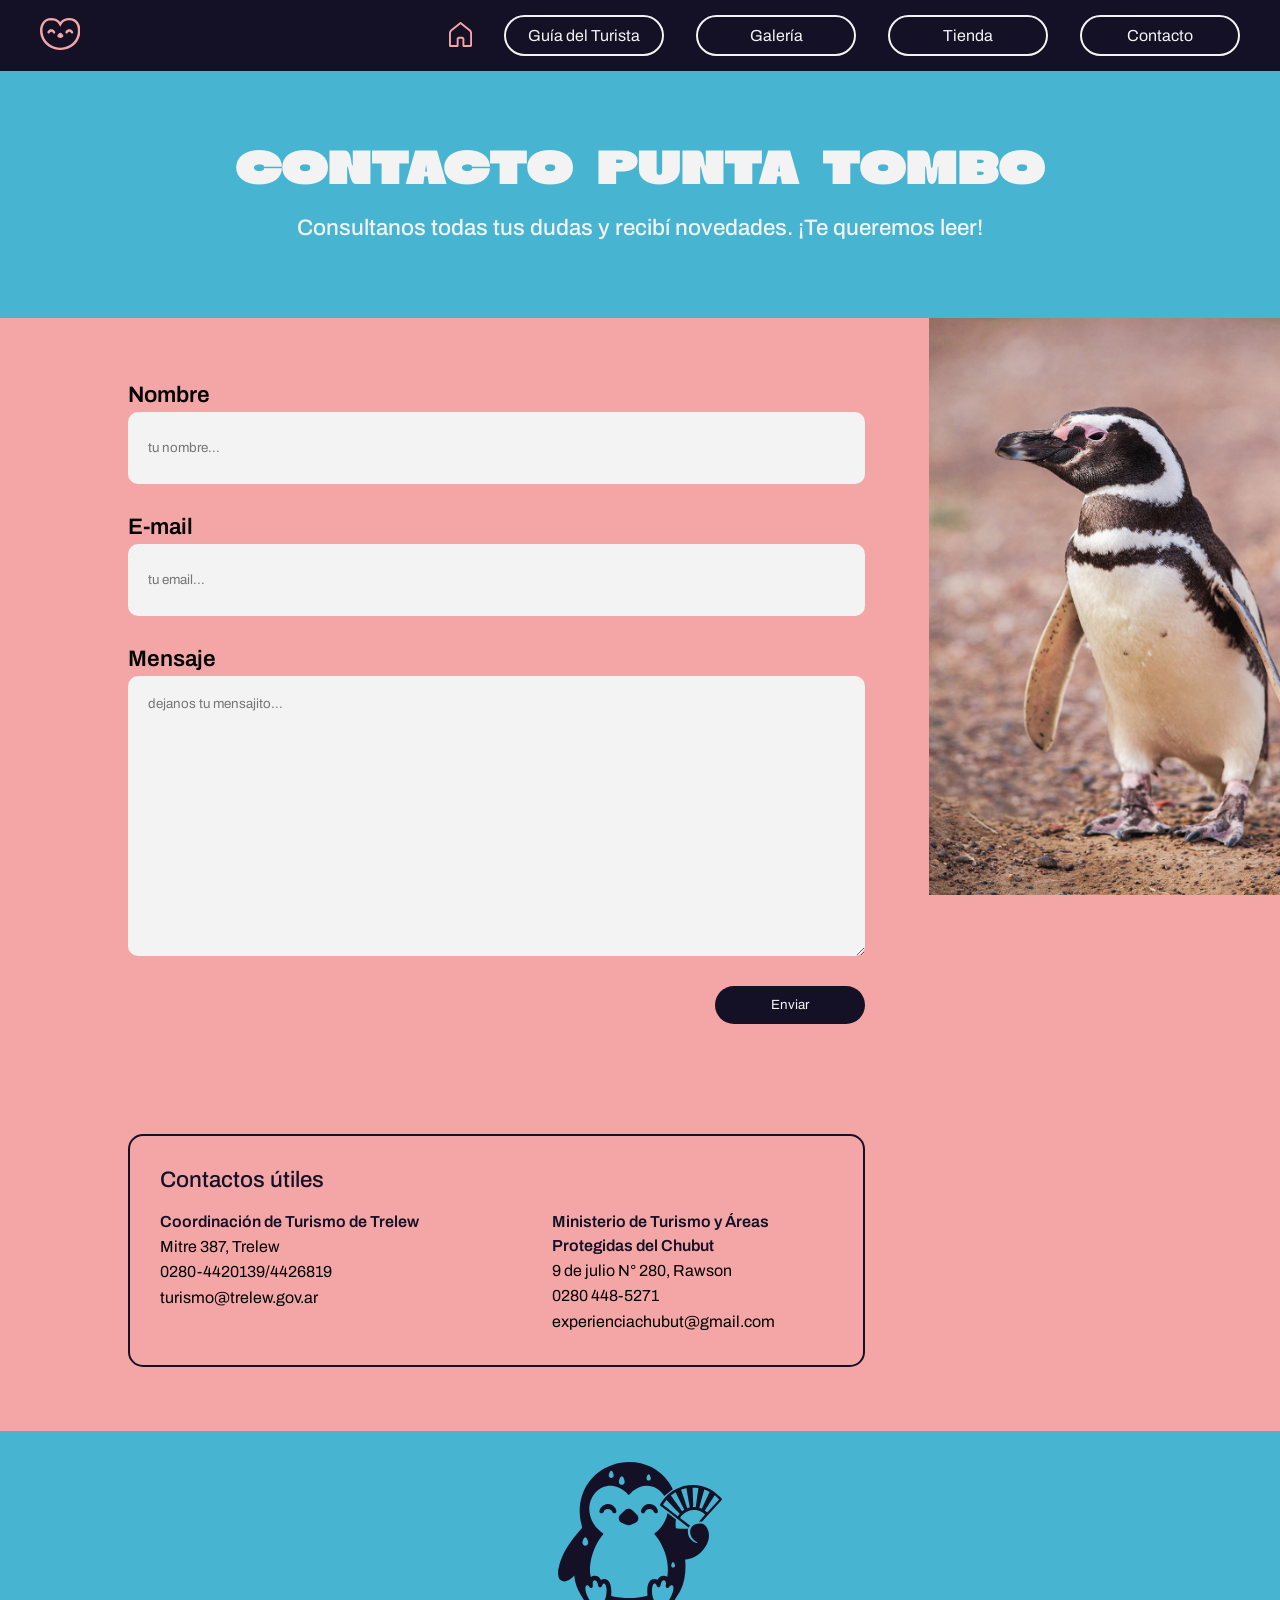
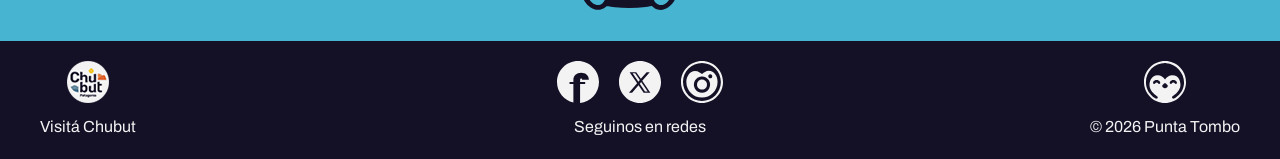
==== commit 10b07da3: "Ajustes varios de responsive y CSS" ====
--- a/contacto.html
+++ b/contacto.html
@@ -74,7 +74,7 @@
             </div>
          </nav>
       </header>
-      <section class="titulos-contacto">
+      <section class=" titulos titulos-contacto">
          <h1>CONTACTO PUNTA TOMBO</h1>
          <h3 class="h3-desktop">Consultanos todas tus dudas y recibí novedades. ¡Te queremos leer!</h3>
          <h3 class="h3-mobile">¡Te queremos leer!</h3>
--- a/style.css
+++ b/style.css
@@ -389,6 +389,12 @@
 	display: block;
 }
 
+.img-responsive {
+    width: 100%;
+    height: auto;
+    display: block;
+}
+
 /* PINGUFLECHAS */
 
 #anterior,
@@ -439,6 +445,8 @@
 		transform: translateX(0);
 	}
 }
+
+
 
 /* SOLAPA FLORA Y FAUNA */
 
@@ -622,7 +630,15 @@
 
 /* GUÍA DEL TURISTA */
 
+#disfruta {
+	color: var(--oceano);
+	text-align: center;
+	background-color: var(--espuma);
+	padding: 30px 0;
+}
+
 /* GUÍA DEL TURISTA - SOLAPA EXCURSIONES */
+
 .excursiones-completo {
 	display: grid;
 	grid-template-columns: repeat(4, auto);
@@ -698,10 +714,10 @@
 
 .pingu-curiosidades {
 	display: grid;
-	grid-template-columns: auto auto auto;
+	grid-template-columns: 1fr auto 1fr;
 	justify-content: center;
 	align-items: center;
-	gap: 75px;
+	gap: 50px;
 	padding: 30px 0;
 }
 
@@ -715,7 +731,6 @@
 	border-radius: 20px;
 	padding: 15px;
 	max-width: 350px;
-	margin-left: 20px;
 	text-align: center;
 	position: relative;
 }
@@ -728,6 +743,10 @@
 	position: absolute;
 	left: -20px;
 	top: 50%;
+}
+
+.sabias {
+	text-align: right;
 }
 
 .sabias,
@@ -961,6 +980,45 @@
 	text-align: center;
 }
 
+.meme-popup {
+	display: flex;
+	flex-direction: column;
+	align-items: center;
+	text-align: center;
+	padding: 30px;
+	gap: 20px;
+}
+
+#meme-texto {
+	color: var(--pinguino);
+	font-size: 1.5rem;
+	font-weight: 700;
+	padding-top: 30px;
+}
+
+#meme-img {
+	animation: rebote 0.4s ease;
+}
+
+.detalle-producto,
+.meme-popup {
+	display: none;
+}
+
+@keyframes rebote {
+	0% {
+		transform: scale(0.8);
+	}
+
+	60% {
+		transform: scale(1.1);
+	}
+
+	100% {
+		transform: scale(1);
+	}
+}
+
 /*FOOTER*/
 
 footer {
@@ -1004,26 +1062,26 @@
 }
 
 .logo-chubut {
-    position: relative;
-    display: block;
-    width: 42px;
-    height: 42px;
+	position: relative;
+	display: block;
+	width: 42px;
+	height: 42px;
 }
 
 .logo-chubut img {
-    position: absolute;
-    inset: 0;
-    width: 100%;
-    height: 100%;
+	position: absolute;
+	inset: 0;
+	width: 100%;
+	height: 100%;
 }
 
 .logo-chubut .logo-chubut-hover {
-    opacity: 0;
-    transition: opacity 0.3s ease;
+	opacity: 0;
+	transition: opacity 0.3s ease;
 }
 
 .logo-chubut:hover .logo-chubut-hover {
-    opacity: 1;
+	opacity: 1;
 }
 
 .boton-footer {
@@ -1432,8 +1490,12 @@
 		/* POPUP PRODUCTO */
 
 		.detalle-producto {
-			width: 95vw;
+			width: 70vw;
 			padding: 15px;
+		}
+
+		.detalle-producto h2 {
+			font-size: 1.5rem;
 		}
 
 		.producto-popup {
@@ -1458,16 +1520,52 @@
 
 		.detalle-producto img {
 			margin-bottom: 15px;
+			width: 70vw;
+			height: auto;
 		}
 
 		.precio-grande {
 			font-size: 1.8rem;
 		}
-	}
-
-	/* RESPONSIVE GUIA DEL TURISTA SOLAPA - EXCURSIONES 768px*/
-	.excursiones-completo {
-		grid-template-columns: repeat(1, auto);
-	}
-
-}+
+		/*POPUP MEME*/
+
+		.meme-popup {
+			width: 70vw;
+			height: auto;
+			padding: 15px;
+			gap: 10px;
+		}
+
+		#meme-texto {
+			color: var(--pinguino);
+			font-size: 1rem;
+			font-weight: 600;
+			padding-top: 10px;
+		}
+
+		#meme img {
+			width: 65vw;
+			height: auto;
+		}
+
+		/* RESPONSIVE GUIA DEL TURISTA SOLAPA - EXCURSIONES 768px*/
+		.excursiones-completo {
+			grid-template-columns: repeat(1, auto);
+		}
+
+	}
+}
+
+@media (max-width: 1400px) {
+
+	.galeria-interna {
+		gap: 1rem;
+	}
+
+	#anterior,
+	#siguiente {
+		width: 70px;
+	}
+}
+
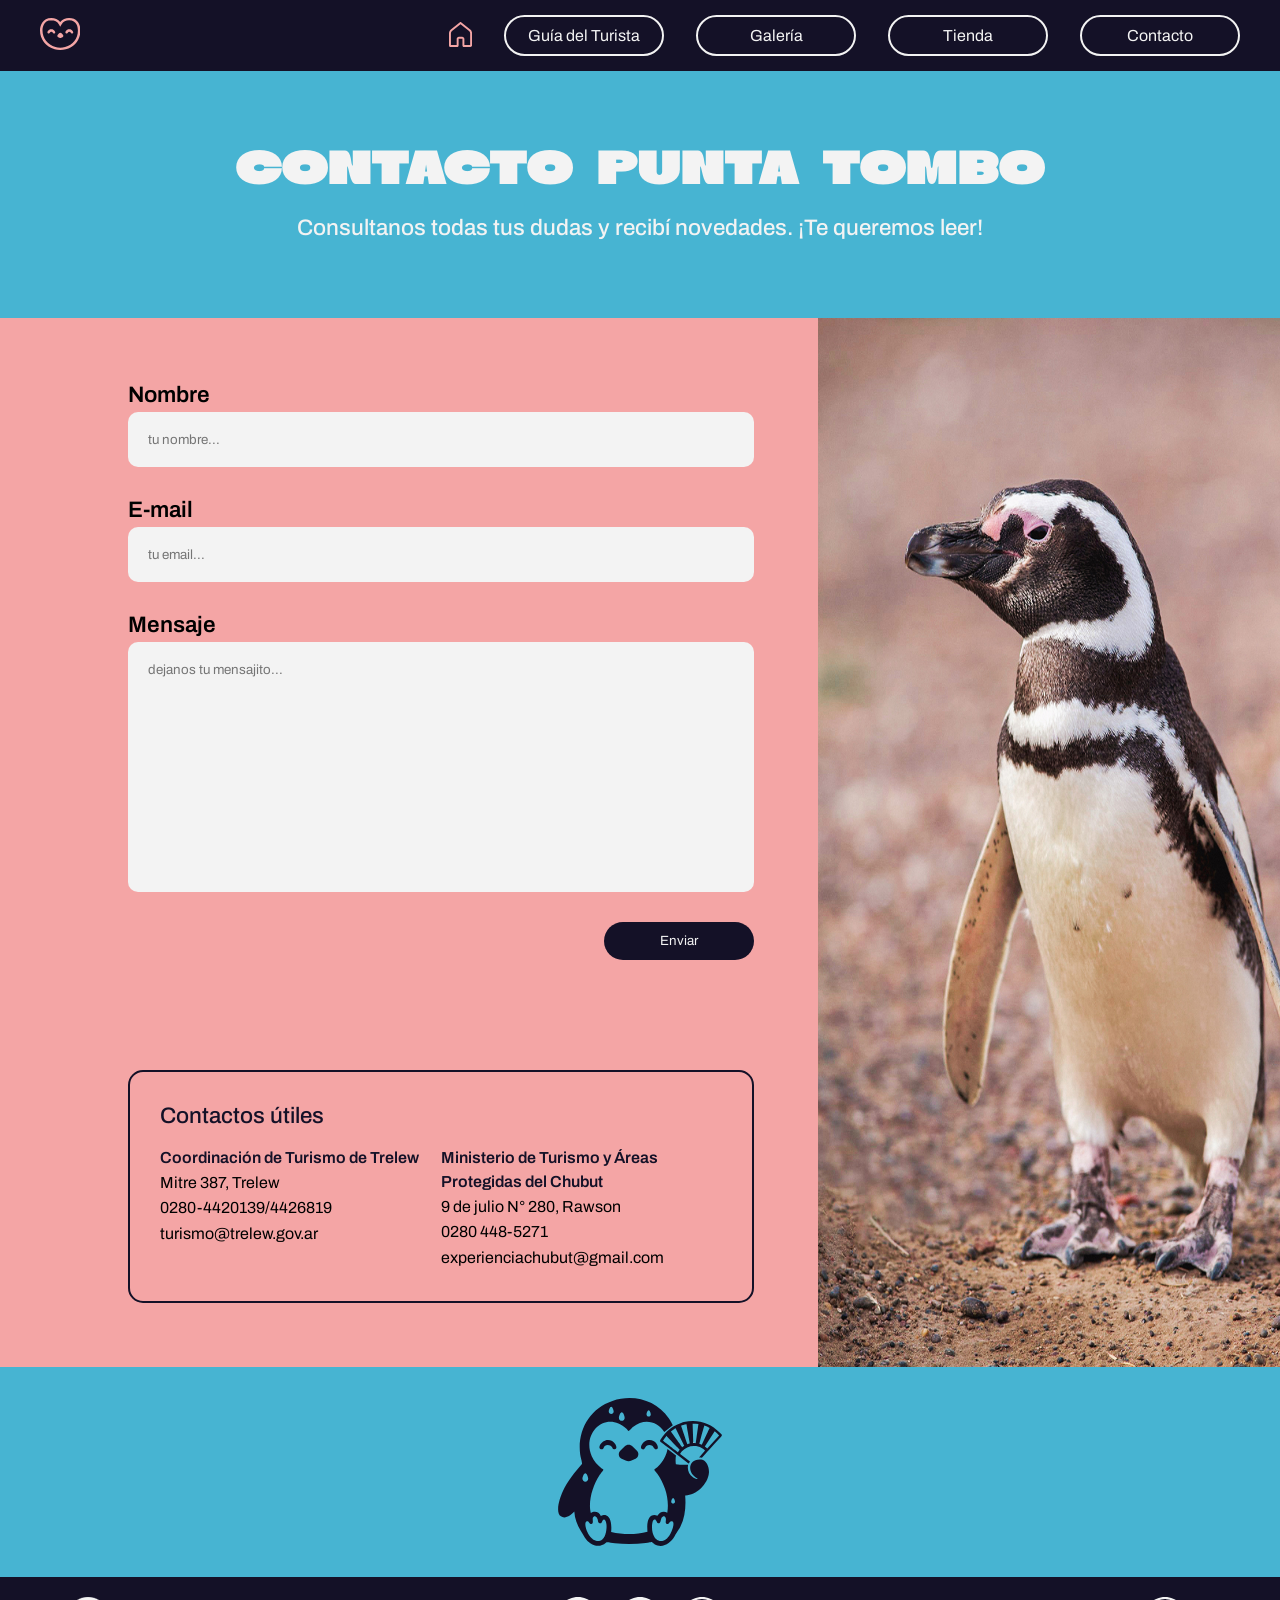
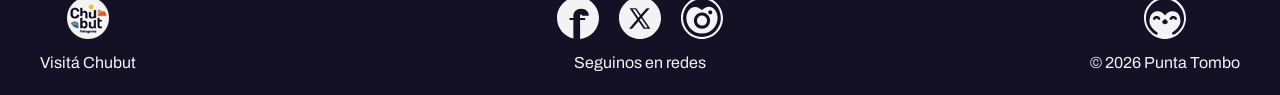
==== commit a593f966: "Depuración html" ====
--- a/contacto.html
+++ b/contacto.html
@@ -1,186 +1,184 @@
 <!doctype html>
 <html lang="es">
-
-<head>
-   <meta charset="utf-8">
-   <meta name="description" content="Web Punta Tombo">
-   <meta name="viewport" content="width=device-width, initial-scale=1.0">
-   <link rel="stylesheet" href="style.css" type="text/css">
-   <link rel="stylesheet" href="https://fonts.googleapis.com/css?family=Archivo:400,400i,500,500i,600,600i,700,700i">
-   <link rel="icon" href="img/varias/favicon-tombo.ico" type="image/x-icon">
-   <title>Descubrí la magia de Punta Tombo</title>
-</head>
-
-<body class="contacto-body">
-   <main>
-      <header>
-         <nav class="nav-desktop">
-            <a href="#top" class="logo-izq">
-               <svg id="corazon" alt="Vuelve al top" xmlns="http://www.w3.org/2000/svg" version="1.1"
-                  viewBox="0 0 76.17 60.3">
-                  <path
-                     d="M62.63,26.89v.05c0,.51-.15.99-.43,1.36-.45.61-1.14.99-1.94.99-.43,0-.83-.13-1.19-.33-.35-.2-.63-.48-.83-.83-.05-.1-.13-.2-.18-.33-.53-1.01-1.62-1.69-2.83-1.69s-2.27.66-2.83,1.62c-.05.15-.13.3-.23.43-.2.3-.48.56-.81.73-.33.2-.73.3-1.14.3-.81,0-1.52-.4-1.94-1.01-.28-.38-.43-.83-.43-1.34v-.03c0-.53,1.03-5.78,7.37-5.78,6,0,7.4,5.33,7.4,5.86h.01Z" />
-                  <path
-                     d="M28.78,26.89v.05c0,.51-.15.99-.43,1.36-.45.61-1.14.99-1.94.99-.43,0-.83-.13-1.19-.33-.35-.2-.63-.48-.83-.83-.05-.1-.13-.2-.18-.33-.53-1.01-1.62-1.69-2.83-1.69s-2.27.66-2.83,1.62c-.05.15-.13.3-.23.43-.2.3-.48.56-.81.73-.33.2-.73.3-1.14.3-.81,0-1.52-.4-1.94-1.01-.28-.38-.43-.83-.43-1.34v-.03c0-.53,1.03-5.78,7.37-5.78,6,0,7.4,5.33,7.4,5.86h0Z" />
-                  <path
-                     d="M42.39,36.05l-2.35,1.13c-1.08.52-2.35.52-3.43,0l-2.35-1.13c-1.79-.86-2.2-3.24-.79-4.65l2.52-2.52c1.29-1.29,3.38-1.29,4.67,0l2.52,2.52c1.41,1.41,1,3.78-.79,4.65Z" />
-                  <path
-                     d="M38.09,60.3c-4.02,0-7.43-.45-10.43-1.36C10.86,53.83,0,39.91,0,23.46,0,14.75,4.53,0,21.49,0c6.51,0,12.65,2.83,16.64,7.54C42.08,2.85,48.24,0,54.77,0,74.62,0,76.17,17.96,76.17,23.46c0,17.12-10.59,30.71-27.64,35.49-3.22.89-6.73,1.35-10.43,1.35h0ZM21.48,4.41C5.55,4.41,4.74,20.29,4.74,23.47c0,14.51,9.58,26.79,24.4,31.29,2.52.77,5.44,1.14,8.95,1.14,3.24,0,6.28-.39,9.06-1.16,14.96-4.19,24.26-16.17,24.26-31.27,0-5.73-1.62-19.06-16.65-19.06-5.81,0-11.25,2.92-14.18,7.62-.15.22-.25.4-.34.55l-2.14,3.93-2.11-3.95c-.08-.15-.18-.32-.29-.47-2.98-4.76-8.41-7.68-14.23-7.68h.01Z" />
-               </svg>
-            </a>
-            <div class="menu">
-               <a href="index.html">
-                  <svg id="home" xmlns="http://www.w3.org/2000/svg" version="1.1" viewBox="0 0 108 117">
+   <head>
+      <meta charset="utf-8">
+      <meta name="description" content="Web Punta Tombo">
+      <meta name="viewport" content="width=device-width, initial-scale=1.0">
+      <link rel="stylesheet" href="style.css" type="text/css">
+      <link rel="stylesheet" href="https://fonts.googleapis.com/css?family=Archivo:400,400i,500,500i,600,600i,700,700i">
+      <link rel="icon" href="img/varias/favicon-tombo.ico" type="image/x-icon">
+      <title>Descubrí la magia de Punta Tombo</title>
+   </head>
+   <body class="contacto-body">
+      <main>
+         <header>
+            <nav class="nav-desktop">
+               <a href="#top" class="logo-izq">
+                  <svg id="corazon" xmlns="http://www.w3.org/2000/svg" version="1.1"
+                     viewBox="0 0 76.17 60.3">
                      <path
-                        d="M53.85,0c-.96.03-1.88.37-2.64.97L8.58,34.56C3.17,38.83,0,45.34,0,52.23v57.27c0,4.09,3.41,7.5,7.5,7.5h30c4.09,0,7.5-3.41,7.5-7.5v-30c0-.89.61-1.5,1.5-1.5h15c.89,0,1.5.61,1.5,1.5v30c0,4.09,3.41,7.5,7.5,7.5h30c4.09,0,7.5-3.41,7.5-7.5v-57.27c0-6.89-3.17-13.41-8.58-17.67L56.78.97c-.83-.66-1.87-1-2.93-.97ZM54,10.23l39.86,31.4c3.25,2.56,5.14,6.46,5.14,10.6v55.77h-27v-28.5c0-5.74-4.76-10.5-10.5-10.5h-15c-5.74,0-10.5,4.76-10.5,10.5v28.5H9v-55.77c0-4.14,1.89-8.04,5.14-10.6L54,10.23Z" />
+                        d="M62.63,26.89v.05c0,.51-.15.99-.43,1.36-.45.61-1.14.99-1.94.99-.43,0-.83-.13-1.19-.33-.35-.2-.63-.48-.83-.83-.05-.1-.13-.2-.18-.33-.53-1.01-1.62-1.69-2.83-1.69s-2.27.66-2.83,1.62c-.05.15-.13.3-.23.43-.2.3-.48.56-.81.73-.33.2-.73.3-1.14.3-.81,0-1.52-.4-1.94-1.01-.28-.38-.43-.83-.43-1.34v-.03c0-.53,1.03-5.78,7.37-5.78,6,0,7.4,5.33,7.4,5.86h.01Z" />
+                     <path
+                        d="M28.78,26.89v.05c0,.51-.15.99-.43,1.36-.45.61-1.14.99-1.94.99-.43,0-.83-.13-1.19-.33-.35-.2-.63-.48-.83-.83-.05-.1-.13-.2-.18-.33-.53-1.01-1.62-1.69-2.83-1.69s-2.27.66-2.83,1.62c-.05.15-.13.3-.23.43-.2.3-.48.56-.81.73-.33.2-.73.3-1.14.3-.81,0-1.52-.4-1.94-1.01-.28-.38-.43-.83-.43-1.34v-.03c0-.53,1.03-5.78,7.37-5.78,6,0,7.4,5.33,7.4,5.86h0Z" />
+                     <path
+                        d="M42.39,36.05l-2.35,1.13c-1.08.52-2.35.52-3.43,0l-2.35-1.13c-1.79-.86-2.2-3.24-.79-4.65l2.52-2.52c1.29-1.29,3.38-1.29,4.67,0l2.52,2.52c1.41,1.41,1,3.78-.79,4.65Z" />
+                     <path
+                        d="M38.09,60.3c-4.02,0-7.43-.45-10.43-1.36C10.86,53.83,0,39.91,0,23.46,0,14.75,4.53,0,21.49,0c6.51,0,12.65,2.83,16.64,7.54C42.08,2.85,48.24,0,54.77,0,74.62,0,76.17,17.96,76.17,23.46c0,17.12-10.59,30.71-27.64,35.49-3.22.89-6.73,1.35-10.43,1.35h0ZM21.48,4.41C5.55,4.41,4.74,20.29,4.74,23.47c0,14.51,9.58,26.79,24.4,31.29,2.52.77,5.44,1.14,8.95,1.14,3.24,0,6.28-.39,9.06-1.16,14.96-4.19,24.26-16.17,24.26-31.27,0-5.73-1.62-19.06-16.65-19.06-5.81,0-11.25,2.92-14.18,7.62-.15.22-.25.4-.34.55l-2.14,3.93-2.11-3.95c-.08-.15-.18-.32-.29-.47-2.98-4.76-8.41-7.68-14.23-7.68h.01Z" />
                   </svg>
                </a>
-               <a class="boton" href="guia.html">Guía del Turista</a>
-               <a class="boton" href="galeria.html">Galería</a>
-               <a class="boton" href="tienda.html">Tienda</a>
-               <a class="boton" href="contacto.html">Contacto</a>
-            </div>
-         </nav>
-         <nav class="nav-mobile">
-            <a href="#top" class="logo-izq">
-               <svg id="corazon" viewBox="0 0 76.17 60.3" xmlns="http://www.w3.org/2000/svg" version="1.1">
-                  <path
-                     d="M62.63,26.89v.05c0,.51-.15.99-.43,1.36-.45.61-1.14.99-1.94.99-.43,0-.83-.13-1.19-.33-.35-.2-.63-.48-.83-.83-.05-.1-.13-.2-.18-.33-.53-1.01-1.62-1.69-2.83-1.69s-2.27.66-2.83,1.62c-.05.15-.13.3-.23.43-.2.3-.48.56-.81.73-.33.2-.73.3-1.14.3-.81,0-1.52-.4-1.94-1.01-.28-.38-.43-.83-.43-1.34v-.03c0-.53,1.03-5.78,7.37-5.78,6,0,7.4,5.33,7.4,5.86h.01Z" />
-                  <path
-                     d="M28.78,26.89v.05c0,.51-.15.99-.43,1.36-.45.61-1.14.99-1.94.99-.43,0-.83-.13-1.19-.33-.35-.2-.63-.48-.83-.83-.05-.1-.13-.2-.18-.33-.53-1.01-1.62-1.69-2.83-1.69s-2.27.66-2.83,1.62c-.05.15-.13.3-.23.43-.2.3-.48.56-.81.73-.33.2-.73.3-1.14.3-.81,0-1.52-.4-1.94-1.01-.28-.38-.43-.83-.43-1.34v-.03c0-.53,1.03-5.78,7.37-5.78,6,0,7.4,5.33,7.4,5.86h0Z" />
-                  <path
-                     d="M42.39,36.05l-2.35,1.13c-1.08.52-2.35.52-3.43,0l-2.35-1.13c-1.79-.86-2.2-3.24-.79-4.65l2.52-2.52c1.29-1.29,3.38-1.29,4.67,0l2.52,2.52c1.41,1.41,1,3.78-.79,4.65Z" />
-                  <path
-                     d="M38.09,60.3c-4.02,0-7.43-.45-10.43-1.36C10.86,53.83,0,39.91,0,23.46,0,14.75,4.53,0,21.49,0c6.51,0,12.65,2.83,16.64,7.54C42.08,2.85,48.24,0,54.77,0,74.62,0,76.17,17.96,76.17,23.46c0,17.12-10.59,30.71-27.64,35.49-3.22.89-6.73,1.35-10.43,1.35h0ZM21.48,4.41C5.55,4.41,4.74,20.29,4.74,23.47c0,14.51,9.58,26.79,24.4,31.29,2.52.77,5.44,1.14,8.95,1.14,3.24,0,6.28-.39,9.06-1.16,14.96-4.19,24.26-16.17,24.26-31.27,0-5.73-1.62-19.06-16.65-19.06-5.81,0-11.25,2.92-14.18,7.62-.15.22-.25.4-.34.55l-2.14,3.93-2.11-3.95c-.08-.15-.18-.32-.29-.47-2.98-4.76-8.41-7.68-14.23-7.68h.01Z" />
-               </svg>
-            </a>
-            <div class="menu-derecha">
-               <a href="index.html">
-                  <svg id="home" viewBox="0 0 108 117" xmlns="http://www.w3.org/2000/svg" version="1.1">
+               <div class="menu">
+                  <a href="index.html">
+                     <svg id="home" xmlns="http://www.w3.org/2000/svg" version="1.1" viewBox="0 0 108 117">
+                        <path
+                           d="M53.85,0c-.96.03-1.88.37-2.64.97L8.58,34.56C3.17,38.83,0,45.34,0,52.23v57.27c0,4.09,3.41,7.5,7.5,7.5h30c4.09,0,7.5-3.41,7.5-7.5v-30c0-.89.61-1.5,1.5-1.5h15c.89,0,1.5.61,1.5,1.5v30c0,4.09,3.41,7.5,7.5,7.5h30c4.09,0,7.5-3.41,7.5-7.5v-57.27c0-6.89-3.17-13.41-8.58-17.67L56.78.97c-.83-.66-1.87-1-2.93-.97ZM54,10.23l39.86,31.4c3.25,2.56,5.14,6.46,5.14,10.6v55.77h-27v-28.5c0-5.74-4.76-10.5-10.5-10.5h-15c-5.74,0-10.5,4.76-10.5,10.5v28.5H9v-55.77c0-4.14,1.89-8.04,5.14-10.6L54,10.23Z" />
+                     </svg>
+                  </a>
+                  <a class="boton" href="guia.html">Guía del Turista</a>
+                  <a class="boton" href="galeria.html">Galería</a>
+                  <a class="boton" href="tienda.html">Tienda</a>
+                  <a class="boton" href="contacto.html">Contacto</a>
+               </div>
+            </nav>
+            <nav class="nav-mobile">
+               <a href="#top" class="logo-izq">
+                  <svg id="corazon" viewBox="0 0 76.17 60.3" xmlns="http://www.w3.org/2000/svg" version="1.1">
                      <path
-                        d="M53.85,0c-.96.03-1.88.37-2.64.97L8.58,34.56C3.17,38.83,0,45.34,0,52.23v57.27c0,4.09,3.41,7.5,7.5,7.5h30c4.09,0,7.5-3.41,7.5-7.5v-30c0-.89.61-1.5,1.5-1.5h15c.89,0,1.5.61,1.5,1.5v30c0,4.09,3.41,7.5,7.5,7.5h30c4.09,0,7.5-3.41,7.5-7.5v-57.27c0-6.89-3.17-13.41-8.58-17.67L56.78.97c-.83-.66-1.87-1-2.93-.97ZM54,10.23l39.86,31.4c3.25,2.56,5.14,6.46,5.14,10.6v55.77h-27v-28.5c0-5.74-4.76-10.5-10.5-10.5h-15c-5.74,0-10.5,4.76-10.5,10.5v28.5H9v-55.77c0-4.14,1.89-8.04,5.14-10.6L54,10.23Z" />
+                        d="M62.63,26.89v.05c0,.51-.15.99-.43,1.36-.45.61-1.14.99-1.94.99-.43,0-.83-.13-1.19-.33-.35-.2-.63-.48-.83-.83-.05-.1-.13-.2-.18-.33-.53-1.01-1.62-1.69-2.83-1.69s-2.27.66-2.83,1.62c-.05.15-.13.3-.23.43-.2.3-.48.56-.81.73-.33.2-.73.3-1.14.3-.81,0-1.52-.4-1.94-1.01-.28-.38-.43-.83-.43-1.34v-.03c0-.53,1.03-5.78,7.37-5.78,6,0,7.4,5.33,7.4,5.86h.01Z" />
+                     <path
+                        d="M28.78,26.89v.05c0,.51-.15.99-.43,1.36-.45.61-1.14.99-1.94.99-.43,0-.83-.13-1.19-.33-.35-.2-.63-.48-.83-.83-.05-.1-.13-.2-.18-.33-.53-1.01-1.62-1.69-2.83-1.69s-2.27.66-2.83,1.62c-.05.15-.13.3-.23.43-.2.3-.48.56-.81.73-.33.2-.73.3-1.14.3-.81,0-1.52-.4-1.94-1.01-.28-.38-.43-.83-.43-1.34v-.03c0-.53,1.03-5.78,7.37-5.78,6,0,7.4,5.33,7.4,5.86h0Z" />
+                     <path
+                        d="M42.39,36.05l-2.35,1.13c-1.08.52-2.35.52-3.43,0l-2.35-1.13c-1.79-.86-2.2-3.24-.79-4.65l2.52-2.52c1.29-1.29,3.38-1.29,4.67,0l2.52,2.52c1.41,1.41,1,3.78-.79,4.65Z" />
+                     <path
+                        d="M38.09,60.3c-4.02,0-7.43-.45-10.43-1.36C10.86,53.83,0,39.91,0,23.46,0,14.75,4.53,0,21.49,0c6.51,0,12.65,2.83,16.64,7.54C42.08,2.85,48.24,0,54.77,0,74.62,0,76.17,17.96,76.17,23.46c0,17.12-10.59,30.71-27.64,35.49-3.22.89-6.73,1.35-10.43,1.35h0ZM21.48,4.41C5.55,4.41,4.74,20.29,4.74,23.47c0,14.51,9.58,26.79,24.4,31.29,2.52.77,5.44,1.14,8.95,1.14,3.24,0,6.28-.39,9.06-1.16,14.96-4.19,24.26-16.17,24.26-31.27,0-5.73-1.62-19.06-16.65-19.06-5.81,0-11.25,2.92-14.18,7.62-.15.22-.25.4-.34.55l-2.14,3.93-2.11-3.95c-.08-.15-.18-.32-.29-.47-2.98-4.76-8.41-7.68-14.23-7.68h.01Z" />
                   </svg>
                </a>
-               <label for="check-menu" class="hamburguesa">
+               <div class="menu-derecha">
+                  <a href="index.html">
+                     <svg id="home" viewBox="0 0 108 117" xmlns="http://www.w3.org/2000/svg" version="1.1">
+                        <path
+                           d="M53.85,0c-.96.03-1.88.37-2.64.97L8.58,34.56C3.17,38.83,0,45.34,0,52.23v57.27c0,4.09,3.41,7.5,7.5,7.5h30c4.09,0,7.5-3.41,7.5-7.5v-30c0-.89.61-1.5,1.5-1.5h15c.89,0,1.5.61,1.5,1.5v30c0,4.09,3.41,7.5,7.5,7.5h30c4.09,0,7.5-3.41,7.5-7.5v-57.27c0-6.89-3.17-13.41-8.58-17.67L56.78.97c-.83-.66-1.87-1-2.93-.97ZM54,10.23l39.86,31.4c3.25,2.56,5.14,6.46,5.14,10.6v55.77h-27v-28.5c0-5.74-4.76-10.5-10.5-10.5h-15c-5.74,0-10.5,4.76-10.5,10.5v28.5H9v-55.77c0-4.14,1.89-8.04,5.14-10.6L54,10.23Z" />
+                     </svg>
+                  </a>
+                  <label for="check-menu" class="hamburguesa">
                   <span></span><span></span><span></span>
-               </label>
-            </div>
-            <input type="checkbox" id="check-menu">
-            <div class="menu-desplegable">
-               <a class="boton" href="guia.html">Guía del Turista</a>
-               <a class="boton" href="galeria.html">Galería</a>
-               <a class="boton" href="tienda.html">Tienda</a>
-               <a class="boton" href="contacto.html">Contacto</a>
-            </div>
-         </nav>
-      </header>
-      <section class=" titulos titulos-contacto">
-         <h1>CONTACTO PUNTA TOMBO</h1>
-         <h3 class="h3-desktop">Consultanos todas tus dudas y recibí novedades. ¡Te queremos leer!</h3>
-         <h3 class="h3-mobile">¡Te queremos leer!</h3>
-      </section>
-      <section id="formulario">
-         <article id="form-contacto">
-            <form method="post" action="" target="_blank" enctype="text/plain">
-               <div class="seccion-form">
-                  <label for="nombre">Nombre</label>
-                  <input type="text" name="nombre" id="nombre" maxlength="30" placeholder="tu nombre..." required>
+                  </label>
                </div>
-               <div class="seccion-form">
-                  <label for="email">E-mail</label>
-                  <input type="email" name="email" id="email" placeholder="tu email..." required>
+               <input type="checkbox" id="check-menu">
+               <div class="menu-desplegable">
+                  <a class="boton" href="guia.html">Guía del Turista</a>
+                  <a class="boton" href="galeria.html">Galería</a>
+                  <a class="boton" href="tienda.html">Tienda</a>
+                  <a class="boton" href="contacto.html">Contacto</a>
                </div>
-               <div class="seccion-form">
-                  <label for="mensaje">Mensaje</label>
-                  <textarea name="mensaje" id="mensaje" placeholder="dejanos tu mensajito..."></textarea>
-               </div>
-               <input type="submit" value="Enviar" class="button-enviar">
-            </form>
-            <article id="contactos-utiles">
-               <h3>Contactos útiles</h3>
-               <div class="parrafos-contacto">
-                  <div>
-                     <p>Coordinación de Turismo de Trelew</p>
-                     <ul>
-                        <li>Mitre 387, Trelew</li>
-                        <li>0280-4420139/4426819</li>
-                        <li>turismo@trelew.gov.ar</li>
-                     </ul>
+            </nav>
+         </header>
+         <section class=" titulos titulos-contacto">
+            <h1>CONTACTO PUNTA TOMBO</h1>
+            <h3 class="h3-desktop">Consultanos todas tus dudas y recibí novedades. ¡Te queremos leer!</h3>
+            <h3 class="h3-mobile">¡Te queremos leer!</h3>
+         </section>
+         <section id="formulario">
+            <article id="form-contacto">
+               <form method="post" action="" target="_blank" enctype="text/plain">
+                  <div class="seccion-form">
+                     <label for="nombre">Nombre</label>
+                     <input type="text" name="nombre" id="nombre" maxlength="30" placeholder="tu nombre..." required>
                   </div>
-                  <div>
-                     <p>Ministerio de Turismo y Áreas Protegidas del Chubut</p>
-                     <ul>
-                        <li>9 de julio N° 280, Rawson</li>
-                        <li>0280 448-5271</li>
-                        <li>experienciachubut@gmail.com</li>
-                     </ul>
+                  <div class="seccion-form">
+                     <label for="email">E-mail</label>
+                     <input type="email" name="email" id="email" placeholder="tu email..." required>
                   </div>
-               </div>
+                  <div class="seccion-form">
+                     <label for="mensaje">Mensaje</label>
+                     <textarea name="mensaje" id="mensaje" placeholder="dejanos tu mensajito..."></textarea>
+                  </div>
+                  <input type="submit" value="Enviar" class="button-enviar">
+               </form>
+               <article id="contactos-utiles">
+                  <h3>Contactos útiles</h3>
+                  <div class="parrafos-contacto">
+                     <div>
+                        <p>Coordinación de Turismo de Trelew</p>
+                        <ul>
+                           <li>Mitre 387, Trelew</li>
+                           <li>0280-4420139/4426819</li>
+                           <li>turismo@trelew.gov.ar</li>
+                        </ul>
+                     </div>
+                     <div>
+                        <p>Ministerio de Turismo y Áreas Protegidas del Chubut</p>
+                        <ul>
+                           <li>9 de julio N° 280, Rawson</li>
+                           <li>0280 448-5271</li>
+                           <li>experienciachubut@gmail.com</li>
+                        </ul>
+                     </div>
+                  </div>
+               </article>
             </article>
-         </article>
-         <aside>
-            <img src="img/varias/contacto.jpg" alt="pinguino" width="800" height="1316">
-         </aside>
-      </section>
-      <section class="pingu-curiosidades fondo-oceano">
-         <article class="sabias">
-            <h2>¿...Lo sabías?</h2>
-         </article>
-         <img class="pingu-svg" src="img/svg/pingu-verano.svg" alt="Pingüino de verano">
-         <article class="globo">
-            <p>En verano, Punta Tombo reúne a más de un millón de pingüinos de Magallanes, convirtiéndose en una de las
-               colonias más grandes del mundo.</p>
-         </article>
-      </section>
-      <footer>
-         <div class="footer-seccion">
-            <a class="logo-chubut" href="https://chubutpatagonia.gob.ar/"><img class="logo-chubut-normal"
+            <aside>
+               <img src="img/varias/contacto.jpg" alt="pinguino" width="800" height="1316">
+            </aside>
+         </section>
+         <section class="pingu-curiosidades fondo-oceano">
+            <article class="sabias">
+               <h2>¿...Lo sabías?</h2>
+            </article>
+            <img class="pingu-svg" src="img/svg/pingu-verano.svg" alt="Pingüino de verano">
+            <article class="globo">
+               <p>En verano, Punta Tombo reúne a más de un millón de pingüinos de Magallanes, convirtiéndose en una de las
+                  colonias más grandes del mundo.
+               </p>
+            </article>
+         </section>
+         <footer>
+            <div class="footer-seccion">
+               <a class="logo-chubut" href="https://chubutpatagonia.gob.ar/"><img class="logo-chubut-normal"
                   src="img/varias/logo-chubut.png" alt="Visitá Chubut"><img class="logo-chubut-hover"
                   src="img/varias/logo-chubut-hover.png" alt=""></a>
-            <p>Visitá Chubut</p>
-         </div>
-         <div class="footer-seccion">
-            <ul>
-               <li>
-                  <a href="https://www.facebook.com/profile.php?id=100057444040079&locale=es_LA">
-                     <svg class="boton-footer" xmlns="http://www.w3.org/2000/svg" version="1.1" viewBox="0 0 48 48">
-                        <path
-                           d="M48,24.06c0,12.48-9.48,22.75-21.62,23.94v-21.7h5.83v-2.33h-5.83v-2.3c0-.93.5-1.61,1.2-1.61s1.16.54,1.16,1.38h7.66c0-4.73-3.53-7.91-8.84-7.91s-8.84,3.27-8.84,8.14v2.3h-4.39v2.33h4.39v21.24C8.01,45.12,0,35.53,0,24.06,0,10.77,10.75,0,24,0s24,10.77,24,24.06Z" />
-                     </svg>
-                  </a>
-               </li>
-               <li>
-                  <a href="https://x.com/puntatombo_ar">
-                     <svg class="boton-footer" xmlns="http://www.w3.org/2000/svg" version="1.1" viewBox="0 0 48 48">
-                        <polygon points="23.79 21.78 22.11 23.74 15.54 14.13 18.51 14.11 23.79 21.78" />
-                        <polygon points="25.37 24.08 32.78 34.85 29.69 34.83 23.69 26.05 25.37 24.08" />
-                        <path
-                           d="M24,0C10.75,0,0,10.75,0,24s10.75,24,24,24,24-10.74,24-24S37.26,0,24,0ZM28.19,36.23l-5.87-8.59-7.36,8.57h-3.56l9.34-10.88-8.59-12.56,7.53-.05,5.29,7.68,6.58-7.67h3.56l-8.56,9.97,9.3,13.52h-7.66,0Z" />
-                     </svg>
-                  </a>
-               </li>
-               <li>
-                  <a href="https://www.instagram.com/puntatomboturismo/">
-                     <svg class="boton-footer" xmlns="http://www.w3.org/2000/svg" version="1.1" viewBox="0 0 64 64">
-                        <path
-                           d="M32,0C14.33,0,0,14.33,0,32s14.33,32,32,32,32-14.33,32-32S49.67,0,32,0ZM31.92,60.84c-15.91,0-28.86-12.93-28.86-28.84S16.01,3.15,31.92,3.15s28.84,12.96,28.84,28.86-12.93,28.84-28.84,28.84Z" />
-                        <path
-                           d="M55.71,31.11c0-7.74-5.36-16.11-13.11-16.11-4.59,0-8.29,3.26-9.48,4.12l-1.11.78-1.13-.78c-1.12-.77-4.16-4.03-9.52-4.03h0c-8.06,0-13.23,8.76-13.23,16.54v.36c0,13.11,10.66,23.8,23.78,23.8h0c13.12,0,23.8-10.67,23.8-23.78,0-.61.05-.32,0-.91ZM42.65,42.25c-2.21,3.8-6.19,6.07-10.66,6.07h0c-4.45,0-8.44-2.27-10.66-6.07-2.15-3.71-2.25-8.19-.26-11.98,1.99-3.8,5.72-6.27,9.98-6.6,4.63-.36,8.89,1.79,11.38,5.75h0c2.5,3.98,2.59,8.78.23,12.83ZM45.45,26.33c-.34.1-.67.14-.97.14-.78,0-1.48-.3-2.01-.86-.81-.87-1.1-2.26-.71-3.4.36-1.03,1.17-1.67,2.29-1.84,2-.3,3.19.97,3.5,2.37.31,1.4-.32,3.08-2.09,3.58ZM36.9,30.18c-1.4-1.21-3.15-1.83-4.9-1.83-1.05,0-2.12.23-3.13.68-2.27,1.01-3.89,3.1-4.35,5.61-.46,2.51.33,5.05,2.13,6.81,1.94,1.91,4.7,2.61,7.37,1.88,2.65-.73,4.65-2.71,5.35-5.32h0c.77-2.89-.17-5.9-2.44-7.83Z" />
-                     </svg>
-                  </a>
-               </li>
-            </ul>
-            <p>Seguinos en redes</p>
-         </div>
-         <div class="footer-seccion">
-            <svg class="boton-footer" xmlns="http://www.w3.org/2000/svg" version="1.1" viewBox="0 0 62.64 62.64">
-               <path
-                  d="M31.32,0C14.02,0,0,14.02,0,31.32s14.02,31.32,31.32,31.32,31.32-14.02,31.32-31.32S48.62,0,31.32,0ZM24.3,32.59v.03c0,.37-.11.73-.32,1-.34.45-.84.73-1.43.73-.32,0-.61-.1-.87-.24-.26-.15-.47-.35-.61-.61-.03-.08-.1-.15-.13-.24-.39-.74-1.19-1.25-2.08-1.25s-1.67.48-2.08,1.19c-.03.11-.1.23-.16.32-.15.23-.35.41-.6.54-.24.15-.54.23-.84.23-.6,0-1.12-.3-1.43-.74-.21-.28-.32-.61-.32-.99v-.02c0-.39.76-4.25,5.43-4.25,4.42,0,5.45,3.93,5.45,4.32v-.02ZM34.31,39.34l-1.73.83c-.8.38-1.73.38-2.53,0l-1.73-.83c-1.32-.64-1.62-2.38-.58-3.42l1.85-1.85c.95-.95,2.49-.95,3.44,0l1.85,1.85c1.04,1.04.74,2.78-.57,3.42ZM41.53,33.52c-.15.23-.35.41-.6.54-.24.15-.54.23-.84.23-.6,0-1.12-.3-1.43-.74-.21-.28-.32-.61-.32-.99v-.02c0-.39.76-4.25,5.43-4.25,4.42,0,5.45,3.93,5.45,4.32v-.02s0,.03,0,.03c0,.37-.11.73-.32,1-.34.45-.84.73-1.43.73-.32,0-.61-.1-.87-.24-.26-.15-.47-.35-.61-.61-.03-.08-.1-.15-.13-.24-.39-.74-1.19-1.25-2.08-1.25s-1.67.48-2.08,1.19c-.03.11-.1.23-.16.32ZM46.45,55.06c-.59.37-1.2.72-1.82,1.01-2.13.98-4.09-2.25-2.02-3.36,3.82-2.03,11.8-9.22,11.8-16.76,0-4.98-1.63-14.84-12.31-14.84-4.48,0-8.41,2.46-10.51,6.08-.1.15-.19.32-.26.47-.08-.15-.16-.32-.26-.47-2.1-3.62-6.03-6.08-10.51-6.08-10.71,0-12.37,10.66-12.37,14.84,0,7.73,7.21,14.18,11.67,17.06,1.77,1.14.06,3.97-1.85,3.09-.62-.28-1.23-.65-1.85-1.04-7.97-5.04-13.28-13.42-13.28-23.52.02-16.32,13.85-29.47,30.41-28.35,14.38.97,26.68,14.42,26.44,28.83-.16,9.83-5.43,18.09-13.28,23.04Z" />
-            </svg>
-            <p>© 2026 Punta Tombo</p>
-         </div>
-      </footer>
-   </main>
-</body>
-
+               <p>Visitá Chubut</p>
+            </div>
+            <div class="footer-seccion">
+               <ul>
+                  <li>
+                     <a href="https://www.facebook.com/profile.php?id=100057444040079&locale=es_LA">
+                        <svg class="boton-footer" xmlns="http://www.w3.org/2000/svg" version="1.1" viewBox="0 0 48 48">
+                           <path
+                              d="M48,24.06c0,12.48-9.48,22.75-21.62,23.94v-21.7h5.83v-2.33h-5.83v-2.3c0-.93.5-1.61,1.2-1.61s1.16.54,1.16,1.38h7.66c0-4.73-3.53-7.91-8.84-7.91s-8.84,3.27-8.84,8.14v2.3h-4.39v2.33h4.39v21.24C8.01,45.12,0,35.53,0,24.06,0,10.77,10.75,0,24,0s24,10.77,24,24.06Z" />
+                        </svg>
+                     </a>
+                  </li>
+                  <li>
+                     <a href="https://x.com/puntatombo_ar">
+                        <svg class="boton-footer" xmlns="http://www.w3.org/2000/svg" version="1.1" viewBox="0 0 48 48">
+                           <polygon points="23.79 21.78 22.11 23.74 15.54 14.13 18.51 14.11 23.79 21.78" />
+                           <polygon points="25.37 24.08 32.78 34.85 29.69 34.83 23.69 26.05 25.37 24.08" />
+                           <path
+                              d="M24,0C10.75,0,0,10.75,0,24s10.75,24,24,24,24-10.74,24-24S37.26,0,24,0ZM28.19,36.23l-5.87-8.59-7.36,8.57h-3.56l9.34-10.88-8.59-12.56,7.53-.05,5.29,7.68,6.58-7.67h3.56l-8.56,9.97,9.3,13.52h-7.66,0Z" />
+                        </svg>
+                     </a>
+                  </li>
+                  <li>
+                     <a href="https://www.instagram.com/puntatomboturismo/">
+                        <svg class="boton-footer" xmlns="http://www.w3.org/2000/svg" version="1.1" viewBox="0 0 64 64">
+                           <path
+                              d="M32,0C14.33,0,0,14.33,0,32s14.33,32,32,32,32-14.33,32-32S49.67,0,32,0ZM31.92,60.84c-15.91,0-28.86-12.93-28.86-28.84S16.01,3.15,31.92,3.15s28.84,12.96,28.84,28.86-12.93,28.84-28.84,28.84Z" />
+                           <path
+                              d="M55.71,31.11c0-7.74-5.36-16.11-13.11-16.11-4.59,0-8.29,3.26-9.48,4.12l-1.11.78-1.13-.78c-1.12-.77-4.16-4.03-9.52-4.03h0c-8.06,0-13.23,8.76-13.23,16.54v.36c0,13.11,10.66,23.8,23.78,23.8h0c13.12,0,23.8-10.67,23.8-23.78,0-.61.05-.32,0-.91ZM42.65,42.25c-2.21,3.8-6.19,6.07-10.66,6.07h0c-4.45,0-8.44-2.27-10.66-6.07-2.15-3.71-2.25-8.19-.26-11.98,1.99-3.8,5.72-6.27,9.98-6.6,4.63-.36,8.89,1.79,11.38,5.75h0c2.5,3.98,2.59,8.78.23,12.83ZM45.45,26.33c-.34.1-.67.14-.97.14-.78,0-1.48-.3-2.01-.86-.81-.87-1.1-2.26-.71-3.4.36-1.03,1.17-1.67,2.29-1.84,2-.3,3.19.97,3.5,2.37.31,1.4-.32,3.08-2.09,3.58ZM36.9,30.18c-1.4-1.21-3.15-1.83-4.9-1.83-1.05,0-2.12.23-3.13.68-2.27,1.01-3.89,3.1-4.35,5.61-.46,2.51.33,5.05,2.13,6.81,1.94,1.91,4.7,2.61,7.37,1.88,2.65-.73,4.65-2.71,5.35-5.32h0c.77-2.89-.17-5.9-2.44-7.83Z" />
+                        </svg>
+                     </a>
+                  </li>
+               </ul>
+               <p>Seguinos en redes</p>
+            </div>
+            <div class="footer-seccion">
+               <svg class="boton-footer" xmlns="http://www.w3.org/2000/svg" version="1.1" viewBox="0 0 62.64 62.64">
+                  <path
+                     d="M31.32,0C14.02,0,0,14.02,0,31.32s14.02,31.32,31.32,31.32,31.32-14.02,31.32-31.32S48.62,0,31.32,0ZM24.3,32.59v.03c0,.37-.11.73-.32,1-.34.45-.84.73-1.43.73-.32,0-.61-.1-.87-.24-.26-.15-.47-.35-.61-.61-.03-.08-.1-.15-.13-.24-.39-.74-1.19-1.25-2.08-1.25s-1.67.48-2.08,1.19c-.03.11-.1.23-.16.32-.15.23-.35.41-.6.54-.24.15-.54.23-.84.23-.6,0-1.12-.3-1.43-.74-.21-.28-.32-.61-.32-.99v-.02c0-.39.76-4.25,5.43-4.25,4.42,0,5.45,3.93,5.45,4.32v-.02ZM34.31,39.34l-1.73.83c-.8.38-1.73.38-2.53,0l-1.73-.83c-1.32-.64-1.62-2.38-.58-3.42l1.85-1.85c.95-.95,2.49-.95,3.44,0l1.85,1.85c1.04,1.04.74,2.78-.57,3.42ZM41.53,33.52c-.15.23-.35.41-.6.54-.24.15-.54.23-.84.23-.6,0-1.12-.3-1.43-.74-.21-.28-.32-.61-.32-.99v-.02c0-.39.76-4.25,5.43-4.25,4.42,0,5.45,3.93,5.45,4.32v-.02s0,.03,0,.03c0,.37-.11.73-.32,1-.34.45-.84.73-1.43.73-.32,0-.61-.1-.87-.24-.26-.15-.47-.35-.61-.61-.03-.08-.1-.15-.13-.24-.39-.74-1.19-1.25-2.08-1.25s-1.67.48-2.08,1.19c-.03.11-.1.23-.16.32ZM46.45,55.06c-.59.37-1.2.72-1.82,1.01-2.13.98-4.09-2.25-2.02-3.36,3.82-2.03,11.8-9.22,11.8-16.76,0-4.98-1.63-14.84-12.31-14.84-4.48,0-8.41,2.46-10.51,6.08-.1.15-.19.32-.26.47-.08-.15-.16-.32-.26-.47-2.1-3.62-6.03-6.08-10.51-6.08-10.71,0-12.37,10.66-12.37,14.84,0,7.73,7.21,14.18,11.67,17.06,1.77,1.14.06,3.97-1.85,3.09-.62-.28-1.23-.65-1.85-1.04-7.97-5.04-13.28-13.42-13.28-23.52.02-16.32,13.85-29.47,30.41-28.35,14.38.97,26.68,14.42,26.44,28.83-.16,9.83-5.43,18.09-13.28,23.04Z" />
+               </svg>
+               <p>© 2026 Punta Tombo</p>
+            </div>
+         </footer>
+      </main>
+   </body>
 </html>
--- a/style.css
+++ b/style.css
@@ -1,5 +1,9 @@
-/* CSS Document */
+/* CSS Document Punta Tombo by Grupo Siete */
 @charset "utf-8";
+
+/* ==================================================
+   VARIABLES
+================================================== */
 
 :root {
 	--pinguino: rgb(20, 17, 39);
@@ -9,7 +13,9 @@
 	--piedrita: rgb(169, 137, 115);
 }
 
-/* Configuraciones Generales */
+/* ==================================================
+   FUENTES
+================================================== */
 
 @font-face {
 	font-family: 'baserio';
@@ -18,6 +24,10 @@
 	font-style: normal;
 	font-display: swap;
 }
+
+/* ==================================================
+   ESTILOS GENERALES
+================================================== */
 
 * {
 	font-family: "archivo", sans-serif;
@@ -55,7 +65,6 @@
 
 h4 {
 	color: var(--pinguino);
-	/* habemus h4? non ricordo chamigas */
 	font-size: 1.2rem;
 	font-weight: 400;
 }
@@ -66,17 +75,16 @@
 	line-height: 1.5rem;
 }
 
-.video-heroe {
-	background-color: var(--espuma);
-	width: 100%;
-	height: 100vh;
-	overflow: hidden;
-}
-
 ul {
 	line-height: 1.6;
 }
 
+.img-responsive {
+	width: 100%;
+	height: auto;
+	display: block;
+}
+
 .fondo-oceano {
 	background-color: var(--oceano);
 }
@@ -89,7 +97,9 @@
 	background-color: var(--piedrita);
 }
 
-/*HEADER*/
+/* ==================================================
+   HEADER
+================================================== */
 
 header {
 	position: sticky;
@@ -109,6 +119,10 @@
 	display: flex !important;
 	justify-content: space-between;
 	align-items: center;
+}
+
+.nav-mobile {
+	display: none !important;
 }
 
 .menu {
@@ -151,18 +165,18 @@
 
 #corazon:hover,
 #home:hover {
-	fill: var(--espuma)
-}
-
-.nav-mobile {
-	display: none !important;
-}
-
-/*CARROUSEL DE VIDEOS*/
+	fill: var(--espuma);
+}
+
+/* ==================================================
+   HERO VIDEO
+================================================== */
 
 .video-heroe {
 	position: relative;
+	background-color: var(--espuma);
 	width: 100%;
+	height: 100vh;
 	aspect-ratio: 16 / 9;
 	overflow: hidden;
 }
@@ -204,6 +218,10 @@
 	height: auto;
 }
 
+/* ==================================================
+   TÍTULOS Y CONTENEDORES GENERALES
+================================================== */
+
 .h1 {
 	background-color: var(--oceano);
 	text-align: center;
@@ -214,13 +232,15 @@
 	background-color: var(--espuma);
 }
 
-/* ===== MENÚ DE SOLAPAS ===== */
+/* ==================================================
+   MENÚ DE SOLAPAS
+================================================== */
 
 .tabs-menu {
 	display: flex;
 	justify-content: center;
 	align-items: center;
-	gap: 3rem;
+	gap: 15rem;
 
 	width: 100%;
 	background-color: var(--magallanes);
@@ -241,7 +261,6 @@
 	font-size: 1rem;
 
 	color: var(--espuma);
-	/* inactivo blanco */
 
 	padding: 0.5rem 1rem;
 
@@ -250,7 +269,6 @@
 
 .tab-btn.active {
 	color: var(--pinguino);
-	/* activo negro */
 	font-weight: 700;
 }
 
@@ -265,7 +283,9 @@
 	fill: currentColor;
 }
 
-/* ===== CONTENIDO ===== */
+/* ==================================================
+   CONTENIDO DE SOLAPAS
+================================================== */
 
 .tab-content {
 	display: none;
@@ -275,19 +295,16 @@
 	display: block;
 }
 
-
-.h1 {
-	background-color: var(--oceano);
-	padding: 20px 80px;
-}
-
-/* SOLAPA DONDE ESTAMOS */
+/* ==================================================
+   SOLAPA DONDE ESTAMOS
+================================================== */
 
 .mapas {
 	display: flex;
-	justify-content: space-evenly;
+	justify-content: center;
+	gap: 3rem;
+	flex-wrap: wrap;
 	padding: 68px 0px;
-	flex-wrap: wrap;
 }
 
 .mapas img,
@@ -307,23 +324,26 @@
 	max-width: 723px;
 }
 
+.mapa-texto {
+	display: flex;
+	flex-direction: column;
+	gap: 25px;
+}
+
 .flecha-localizacion {
 	display: flex;
 	align-items: center;
 	gap: 5px;
-	fill: var(--oceano)
-}
-
-.mapa-texto {
-	display: flex;
-	flex-direction: column;
-	gap: 25px;
-}
-
-/* galería interna alojamiento: guia del turista */
+	fill: var(--oceano);
+}
+
+/* ==================================================
+   GALERÍA INTERNA
+================================================== */
 
 .galeria-interna {
 	display: flex;
+	flex-wrap: wrap;
 	align-items: center;
 	justify-content: center;
 	gap: 3rem;
@@ -341,6 +361,7 @@
 
 .galeria-interna-item.active {
 	display: block;
+	margin: 55px 0px 60px;
 }
 
 .galeria-interna-item img {
@@ -350,31 +371,51 @@
 }
 
 .galeria-interna-info {
-	display: grid;
-	grid-template-columns: 1fr 1fr 2fr;
-	gap: 2rem;
+	display: flex;
+	align-items: baseline;
+	gap: 3rem;
 	margin-top: 1.5rem;
-	align-items: start;
-}
+	padding: 20px;
+	border-bottom: 2px solid var(--oceano);
+	padding-bottom: 30px;
+	margin-bottom: 50px;
+}
+
 
 .galeria-interna-titulo {
-	color: #47b4d2;
-	font-size: 1.8rem;
-	font-weight: 700;
+	flex: 0 0 auto;
+	display: flex;
+	align-items: center;
+	gap: 8px;
 	margin: 0;
+	white-space: nowrap;
+}
+
+.galeria-interna-titulo h3 {
+	color: var(--oceano) !important;
 }
 
 .galeria-interna-titulo::before {
-	content: "♡ ";
-	color: #47b4d2;
-}
-
-.galeria-interna-ubicacion {
+	content: url(img/svg/patita.svg);
+	width: 1.1rem;
+	height: auto;
+	font-size: 1.5rem;
+	line-height: 1;
+	color: var(--oceano);
+}
+
+.galeria-interna-descripcion {
+	flex: 1;
 	margin: 0;
 }
 
-.galeria-interna-descripcion {
-	margin: 0;
+.galeria-interna-descripcion p {
+	font-size: 0.9rem;
+}
+
+.galeria-interna-ubicacion p {
+	font: size 1rem;
+	font-weight: bold;
 }
 
 .galeria-interna-btn {
@@ -389,13 +430,9 @@
 	display: block;
 }
 
-.img-responsive {
-    width: 100%;
-    height: auto;
-    display: block;
-}
-
-/* PINGUFLECHAS */
+/* ==================================================
+   	FLECHAS GALERÍA
+================================================== */
 
 #anterior,
 #siguiente {
@@ -418,6 +455,10 @@
 	animation: avanzar 1.5s ease-in-out infinite;
 }
 
+/* ==================================================
+   ANIMACIONES FLECHAS
+================================================== */
+
 @keyframes retroceder {
 	0% {
 		transform: translateX(0);
@@ -446,9 +487,9 @@
 	}
 }
 
-
-
-/* SOLAPA FLORA Y FAUNA */
+/* ==================================================
+   FLORA Y FAUNA
+================================================== */
 
 .florayfauna-contenedor {
 	display: grid;
@@ -460,27 +501,29 @@
 }
 
 .tarjeta-florayfauna {
-	border-radius: 25px;
 	display: block;
 	margin: 0 auto;
+	border-radius: 25px;
+}
+
+.tarjeta-fyf {
+	position: relative;
+	display: block;
 }
 
 .fyf-p {
 	position: absolute;
 	bottom: 20px;
 	left: 10%;
+	z-index: 10;
+
+	color: var(--espuma);
 	opacity: 0;
-	z-index: 10;
-	color: var(--espuma);
+
 	pointer-events: none;
 	text-shadow: 0 2px 4px rgba(0, 0, 0, .8);
 }
 
-.tarjeta-fyf {
-	position: relative;
-	display: block;
-}
-
 .tarjeta-fyf:hover .fyf-p {
 	opacity: 1;
 }
@@ -518,10 +561,10 @@
 }
 
 .descubri-florayfauna {
-	text-align: center;
 	display: flex;
 	flex-direction: column;
 	align-items: center;
+	text-align: center;
 	padding: 50px 0px 70px;
 	gap: 30px;
 }
@@ -532,15 +575,17 @@
 	background-color: var(--pinguino);
 }
 
-/* clima */
+/* ==================================================
+   CLIMA
+================================================== */
 
 .clima {
-	background-color: var(--magallanes);
-	padding: 20px 80px;
 	display: flex;
 	align-items: center;
 	justify-content: space-between;
 	gap: 4rem;
+	background-color: var(--magallanes);
+	padding: 40px 80px;
 }
 
 .clima-info {
@@ -569,24 +614,22 @@
 	padding: 20px 80px;
 }
 
-.carrousel {
-	background-color: var(--espuma);
-	padding: 20px 80px;
-}
-
-/*CARROUSEL INDEX*/
+/* ==================================================
+   CARROUSEL INDEX
+================================================== */
 
 .carrousel {
 	width: 100%;
 	overflow: hidden;
 	margin: 0;
 	padding: 0;
+	background-color: var(--espuma);
 }
 
 .slider-container {
+	position: relative;
 	width: 100%;
-	aspect-ratio: 16 / 9;
-	position: relative;
+	height: auto;
 	overflow: hidden;
 }
 
@@ -598,9 +641,9 @@
 }
 
 .slide {
+	position: relative;
 	width: 25%;
 	height: 100%;
-	position: relative;
 }
 
 .slide img {
@@ -615,20 +658,40 @@
 	top: 50%;
 	right: 5%;
 	transform: translateY(-50%);
-	/* chicas intente hacerlo con flexbox pero sino no se veia el texto */
-	text-align: right;
+
 	width: auto;
 	max-width: 40%;
+
 	margin: 0;
 	padding: 0;
+
+	text-align: right;
 	z-index: 10;
 }
 
+.texto-banner h2 {
+	font-size: 4rem;
+}
+
 .texto-banner p {
+	font-size: 1.5rem;
 	color: var(--espuma);
-}
-
-/* GUÍA DEL TURISTA */
+	padding-top: 20px;
+}
+
+.texto-izquierda {
+	text-align: left;
+	left: 5%;
+	right: auto;
+}
+
+.carrousel-mobile {
+	display: none;
+}
+
+/* ==================================================
+   GUÍA DEL TURISTA
+================================================== */
 
 #disfruta {
 	color: var(--oceano);
@@ -637,14 +700,67 @@
 	padding: 30px 0;
 }
 
-/* GUÍA DEL TURISTA - SOLAPA EXCURSIONES */
+/* ==================================================
+   MAPA TURISTA
+================================================== */
+
+#mapa-turista {
+	padding: 80px;
+	background-color: var(--espuma);
+}
+
+#mapa-turista h2 {
+	margin-bottom: 25px;
+	color: var(--pinguino);
+}
+
+#mapa-turista .mapas {
+	display: flex;
+	flex-wrap: nowrap;
+	justify-content: flex-start;
+	align-items: flex-start;
+	gap: 10%;
+	padding: 20px;
+	box-sizing: border-box;
+}
+
+#mapa-turista .mapas img {
+	max-width: 60%;
+	width: 100%;
+	height: auto;
+	border-radius: 25px;
+}
+
+#mapa-turista .mapa-texto {
+	max-width: 350px;
+	min-width: 0;
+	flex-shrink: 1;
+}
+
+.mapa-texto {
+	gap: 35px;
+}
+
+#mapa-turista h4 {
+	margin-bottom: 15px;
+}
+
+.distancia {
+	font-weight: 700;
+	margin-bottom: 5px;
+}
+
+/* ==================================================
+   EXCURSIONES
+================================================== */
 
 .excursiones-completo {
 	display: grid;
 	grid-template-columns: repeat(4, auto);
+	justify-content: center;
+
 	padding: 60px 30px;
-	justify-content: center;
-	gap: 40px
+	gap: 40px;
 }
 
 .tarjeta-excursiones {
@@ -654,22 +770,78 @@
 }
 
 .tarjeta-excursiones img {
-	border-radius: 25px;
 	width: 100%;
 	height: auto;
+	border-radius: 25px;
 }
 
 .tarjeta-excursiones p,
-.tarjeta-excursiones h4 {
+.tarjeta-excursiones h3 {
 	max-width: 399px;
 }
 
-.tarjeta-excursiones h4 {
+.tarjeta-excursiones h3 {
 	color: var(--oceano);
 	line-height: 2rem;
 }
 
-/*GALERIA*/
+
+/* ==================================================
+   DONDE COMER
+================================================== */
+
+.contenido-donde-comer {
+	display: flex;
+	gap: 24px;
+	padding: 60px 0;
+	flex-direction: column;
+	align-items: center;
+}
+
+.lugares-comer h3 {
+	color: var(--oceano);
+}
+
+.lugares-comer {
+	display: flex;
+	gap: 24px;
+	padding: 25px 0;
+	border-bottom: 1px solid var(--oceano);
+	max-width: 1250px;
+	justify-content: space-between;
+}
+
+.patita-lugar {
+	display: flex;
+	flex-direction: row;
+	gap: 10px;
+	width: 13%;
+}
+
+.patita-lugar::before {
+	content: url(img/svg/patita.svg);
+	width: 1.1rem;
+	height: auto;
+	flex-shrink: 0;
+}
+
+.direccion {
+	width: 8%;
+}
+
+.descripcion {
+	width: 35%;
+}
+
+.extra {
+	width: 10%;
+	font-weight: 600;
+	color: var(--piedrita);
+}
+
+/* ==================================================
+   GALERÍA
+================================================== */
 
 .titulos {
 	display: flex;
@@ -678,9 +850,14 @@
 	padding: 75px 0px;
 }
 
+.titulos h1 {
+	text-align: center;
+}
+
 .titulos h3 {
 	color: var(--espuma);
 	padding-top: 25px;
+	text-align: center;
 }
 
 #galeria {
@@ -693,12 +870,14 @@
 	flex-wrap: wrap;
 	align-items: flex-start;
 	justify-content: center;
+
 	padding: 75px;
 	background-color: var(--espuma);
 }
 
 #fancybox a {
 	padding: 15px;
+	overflow: hidden;
 }
 
 #fancybox a,
@@ -706,43 +885,49 @@
 	border-radius: 15px;
 }
 
-#fancybox a {
-	overflow: hidden;
-}
-
-/*CURIOSIDADES */
+/* ==================================================
+   CURIOSIDADES
+================================================== */
 
 .pingu-curiosidades {
 	display: grid;
 	grid-template-columns: 1fr auto 1fr;
 	justify-content: center;
 	align-items: center;
+
 	gap: 50px;
 	padding: 30px 0;
 }
 
 .pingu-svg {
+	width: auto;
 	height: 150px;
-	width: auto;
 }
 
 .globo {
+	position: relative;
+
+	max-width: 350px;
+
+	padding: 15px;
+
 	border: 2px solid var(--pinguino);
 	border-radius: 20px;
-	padding: 15px;
-	max-width: 350px;
+
 	text-align: center;
-	position: relative;
 }
 
 .globo::before {
 	content: "";
-	width: 20px;
-	height: 2px;
-	background-color: var(--pinguino);
+
 	position: absolute;
 	left: -20px;
 	top: 50%;
+
+	width: 20px;
+	height: 2px;
+
+	background-color: var(--pinguino);
 }
 
 .sabias {
@@ -762,7 +947,9 @@
 	visibility: visible;
 }
 
-/* CONTACTO */
+/* ==================================================
+   CONTACTO
+================================================== */
 
 .h3-mobile {
 	display: none;
@@ -776,12 +963,13 @@
 	display: flex;
 	flex-direction: column;
 	align-items: center;
+
 	background-color: var(--oceano);
 	padding: 75px 0px;
 }
 
 .titulos-contacto h3 {
-	color: var(--espuma)
+	color: var(--espuma);
 }
 
 #formulario {
@@ -792,6 +980,7 @@
 #form-contacto {
 	display: flex;
 	flex-direction: column;
+
 	gap: 110px;
 	margin: 5% 5% 5% 10%;
 }
@@ -799,8 +988,9 @@
 form {
 	display: flex;
 	flex-direction: column;
+	align-items: flex-end;
+
 	gap: 30px;
-	align-items: flex-end;
 }
 
 .seccion-form {
@@ -814,30 +1004,39 @@
 	font-weight: 600;
 }
 
-input {
+input,
+textarea {
+	width: 100%;
+	max-width: 737px;
+
+	padding: 20px;
+
+	border: none;
 	border-radius: 10px;
+
 	background: var(--espuma);
-	width: 737px;
-	height: 72px;
-	padding: 20px;
-	border: none;
+
+	resize: none;
 }
 
 textarea {
-	width: 737px;
-	height: 280px;
-	border-radius: 10px;
-	background: var(--espuma);
-	padding: 20px;
-	border: none;
+	min-height: 250px;
+}
+
+.seccion-form {
+	width: 100%;
+	max-width: 737px;
 }
 
 input[type="submit"] {
 	width: 150px;
 	height: 38px;
+
+	padding: 0;
+
 	color: var(--espuma);
 	background-color: var(--pinguino);
-	padding: 0px;
+
 	border-radius: 30px;
 }
 
@@ -848,12 +1047,14 @@
 }
 
 #contactos-utiles {
+	display: flex;
+	flex-direction: column;
+
+	gap: 15px;
+	padding: 30px;
+
 	border: solid 2px var(--pinguino);
 	border-radius: 15px;
-	padding: 30px;
-	display: flex;
-	flex-direction: column;
-	gap: 15px;
 }
 
 .parrafos-contacto {
@@ -870,38 +1071,45 @@
 }
 
 aside img {
+	display: block;
 	max-width: 100%;
-	height: auto;
-	display: block;
-}
-
-/*TIENDA*/
+	height: 100%;
+}
+
+/* ==================================================
+   TIENDA
+================================================== */
 
 .tienda {
 	display: grid;
 	grid-template-columns: repeat(4, max-content);
+	justify-content: center;
+	justify-items: center;
+
 	gap: 30px;
-	justify-items: center;
-	justify-content: center;
 	padding: 50px;
+
 	background-color: var(--espuma);
 }
 
 .producto {
 	padding: 20px;
+
+	border: 2px solid var(--oceano);
 	border-radius: 20px;
+
 	text-align: center;
 	align-items: center;
-	border: 2px solid var(--oceano);
 }
 
 .producto img {
+	display: block;
 	border-radius: 20px;
-	display: block;
 }
 
 .producto h3 {
 	margin: 15px 0 10px;
+
 	color: var(--oceano);
 	font-weight: 700;
 }
@@ -913,18 +1121,22 @@
 
 .boton-vermas,
 .boton-comprar {
-	border: none;
+	cursor: pointer;
+
+	padding: 8px 20px;
+
+	color: var(--espuma);
+	background-color: var(--pinguino);
+
+	border: 2px solid var(--pinguino);
 	border-radius: 20px;
-	padding: 8px 20px;
-	cursor: pointer;
-	background-color: var(--pinguino);
-	color: var(--espuma);
-	border: 2px solid var(--pinguino);
+
 	font-weight: 700;
 }
 
 .boton-comprar {
 	font-size: 1.2rem;
+
 }
 
 .boton-vermas:hover,
@@ -934,11 +1146,17 @@
 	border: 2px solid var(--pinguino);
 }
 
+/* ==================================================
+   POPUP PRODUCTO
+================================================== */
+
 .detalle-producto {
 	display: none;
-	border-radius: 20px;
+
 	max-width: 650px;
 	padding: 25px;
+
+	border-radius: 20px;
 }
 
 .detalle-producto h2 {
@@ -948,8 +1166,8 @@
 
 .detalle-producto img {
 	width: 100%;
+	margin-bottom: 25px;
 	border-radius: 20px;
-	margin-bottom: 25px;
 }
 
 .detalle-producto p {
@@ -980,19 +1198,26 @@
 	text-align: center;
 }
 
+/* ==================================================
+   POPUP MEME
+================================================== */
+
 .meme-popup {
 	display: flex;
 	flex-direction: column;
 	align-items: center;
+
+	gap: 20px;
+	padding: 30px;
+
 	text-align: center;
-	padding: 30px;
-	gap: 20px;
 }
 
 #meme-texto {
 	color: var(--pinguino);
 	font-size: 1.5rem;
 	font-weight: 700;
+
 	padding-top: 30px;
 }
 
@@ -1005,6 +1230,10 @@
 	display: none;
 }
 
+/* ==================================================
+   ANIMACIÓN POPUP
+================================================== */
+
 @keyframes rebote {
 	0% {
 		transform: scale(0.8);
@@ -1019,26 +1248,32 @@
 	}
 }
 
-/*FOOTER*/
+/* ==================================================
+   FOOTER
+================================================== */
 
 footer {
-	background-color: var(--pinguino);
-	padding: 20px 40px;
 	display: grid;
 	grid-template-columns: 1fr 1fr 1fr;
 	align-items: start;
+
+	padding: 20px 40px;
+
+	background-color: var(--pinguino);
 }
 
 .footer-seccion {
 	display: flex;
 	flex-direction: column;
 	align-items: center;
+
 	gap: 12px;
 }
 
 .footer-seccion ul {
 	display: flex;
 	justify-content: center;
+
 	gap: 20px;
 	line-height: 0;
 }
@@ -1064,6 +1299,7 @@
 .logo-chubut {
 	position: relative;
 	display: block;
+
 	width: 42px;
 	height: 42px;
 }
@@ -1071,6 +1307,7 @@
 .logo-chubut img {
 	position: absolute;
 	inset: 0;
+
 	width: 100%;
 	height: 100%;
 }
@@ -1085,8 +1322,9 @@
 }
 
 .boton-footer {
+	width: 42px;
 	height: 42px;
-	width: 42px;
+
 	fill: var(--espuma);
 	transition: 0.3s ease;
 }
@@ -1095,13 +1333,17 @@
 	fill: var(--magallanes);
 }
 
-/* animación pinguinos */
+/* ==================================================
+   ANIMACIÓN PINGÜINOS
+================================================== */
 
 .pingu-svg {
 	display: inline-block;
+
 	transform-origin: center bottom;
+	will-change: transform;
+
 	animation: mecedora 5s ease-in-out infinite;
-	will-change: transform;
 }
 
 @keyframes mecedora {
@@ -1116,24 +1358,43 @@
 	}
 }
 
-/*RESPONSIVE*/
-
-/* mediaqueries de laptop 1400px */
+/* ==================================================
+   RESPONSIVE 1400px
+================================================== */
 
 @media (max-width: 1400px) {
+
+	/* FLORA Y FAUNA */
 
 	.florayfauna-contenedor {
 		grid-template-columns: repeat(3, auto);
 	}
 
-	/* RESPONSIVE GUIA DEL TURISTA SOLAPA - EXCURSIONES 1400px*/
+	/* GALERÍA INTERNA */
+
+	.galeria-interna {
+		gap: 1rem;
+	}
+
+	#anterior,
+	#siguiente {
+		width: 70px;
+	}
+
+	/* EXCURSIONES */
+
 	.excursiones-completo {
 		grid-template-columns: repeat(2, auto);
 	}
 }
 
+/* ==================================================
+   RESPONSIVE 768px
+================================================== */
 
 @media (max-width: 768px) {
+
+	/* TIPOGRAFÍA */
 
 	h1 {
 		font-size: 1.5rem;
@@ -1143,147 +1404,78 @@
 		font-size: 1rem;
 	}
 
-	/*GALERIA*/
-
-	.titulos {
-		padding: 20px 0px;
-	}
-
-	#fancybox a {
-		width: 50%;
-		padding: 10px;
-		box-sizing: border-box;
-	}
-
-	#fancybox img {
+	/* separación titulos */
+	.titulos h3 {
+		padding-top: 10px;
+	}
+
+	/* HEADER */
+
+	.nav-desktop {
+		display: none !important;
+	}
+
+	.nav-mobile {
+		display: flex !important;
+		justify-content: space-between;
+		align-items: center;
+		padding: 0;
+		position: relative;
+	}
+
+	.menu-derecha {
+		display: flex;
+		align-items: center;
+		gap: 20px;
+	}
+
+	.hamburguesa {
+		cursor: pointer;
+	}
+
+	.hamburguesa span {
+		display: block;
+		width: 25px;
+		height: 3px;
+		background: var(--espuma);
+		margin: 5px 0;
+	}
+
+	#check-menu {
+		display: none;
+	}
+
+	.menu-desplegable {
+		display: none;
+		position: fixed !important;
+		top: 65px;
+		left: 0;
 		width: 100%;
 		height: auto;
-	}
-
-	#fancybox a {
-		width: 50%;
-		padding: 10px;
-		box-sizing: border-box;
-	}
-
-	#fancybox img {
-		width: 100%;
-		height: auto;
-	}
-
-	/*CURIOSIDADES*/
-
-	.pingu-curiosidades {
-		display: flex;
-		gap: 25px;
-		padding: 15px 25px;
-	}
-
-	.pingu-svg {
-		height: 120px;
-	}
-
-	.globo {
+		background-color: var(--magallanes);
+		flex-direction: column;
+		padding-top: 20px;
+		padding-bottom: 20px;
+		align-items: center;
+		gap: 20px;
+		z-index: 1000000 !important;
+	}
+
+	.menu-desplegable .boton {
+		width: 90%;
 		max-width: 100%;
-		padding: 10px;
-		font-size: 0.9rem;
-		opacity: 1;
-		margin-left: 0px;
-		visibility: visible;
-	}
-
-	.globo::before {
-		width: 25px;
-		left: -25px;
-	}
-
-	.sabias {
-		display: none;
-	}
-
-}
-
-@media (max-width: 768px) {
-
-	.clima {
-		flex-direction: column;
-		gap: 2rem;
-	}
-
-	.clima-info {
-		flex: none;
-		width: 100%;
-		text-align: center;
-	}
-
-	.clima-widget {
-		width: 100%;
-		max-width: 500px;
-	}
-
-}
-
-@media (max-width: 768px) {
-
-	.h3-desktop {
-		display: none;
-	}
-
-	.h3-mobile {
-		display: block;
-	}
-
-	label {
-		font-size: 0.9rem;
-	}
-
-	#formulario {
-		flex-direction: column;
-		align-items: center;
-		gap: 3rem;
-	}
-
-	#form-contacto {
-		margin-left: 0;
-		width: 90%;
-		gap: 3rem;
-		padding: 40px 25px;
-	}
-
-	form {
-		align-items: stretch;
-		width: 100%;
-	}
-
-	input,
-	textarea {
-		width: 100%;
-		box-sizing: border-box;
-	}
-
-	.parrafos-contacto {
-		flex-direction: column;
-		gap: 2rem;
-		font-size: 0.9rem;
-	}
-
-	aside {
-		width: 90%;
-	}
-
-	aside img {
-		display: none;
-	}
-
-	.titulos-contacto {
-		padding: 3rem 1rem;
-		text-align: center;
-	}
-
-}
-
-/*RESPONSIVE CARRUSELES*/
-@media (max-width: 768px) {
+		padding: 15px 20px;
+		font-size: 1.1rem;
+		margin: 0 auto;
+	}
+
+	#check-menu:checked~.menu-desplegable,
+	.nav-mobile #check-menu:checked~.menu-desplegable {
+		display: flex !important;
+	}
+
+	/* HERO */
+
 	.video-heroe {
 		height: fit-content;
 	}
@@ -1294,11 +1486,45 @@
 		left: 20px;
 	}
 
+	/* CARRUSEL */
+
 	.carrousel {
-		height: fit-content;
-	}
-
-	/*RESPONSIVE SOLAPAS INDEX*/
+		display: none;
+	}
+
+	.carrousel-mobile {
+		display: block;
+		width: 100%;
+	}
+
+	.carrousel-mobile .slider-container {
+		width: 100%;
+		aspect-ratio: 360 / 94;
+		overflow: hidden;
+	}
+
+	.carrousel-mobile .slider-mobile {
+		display: flex;
+		width: 300%;
+		height: 100%;
+	}
+
+	.carrousel-mobile .slide {
+		width: 100%;
+		height: 100%;
+	}
+
+	.texto-banner h2 {
+		font-size: 1.8rem;
+	}
+
+	.texto-banner p {
+		font-size: 1rem;
+		color: var(--espuma);
+	}
+
+	/* SOLAPAS */
+
 	.tabs-menu {
 		flex-direction: column;
 		align-items: stretch;
@@ -1307,10 +1533,10 @@
 	}
 
 	.tab-btn {
+		width: 100%;
 		justify-content: space-between;
 		padding: 1.5rem 2rem;
 		border-bottom: 2px solid var(--magallanes);
-		width: 100%;
 		color: var(--magallanes);
 	}
 
@@ -1333,8 +1559,8 @@
 		transition: fill 0.3s ease;
 	}
 
-
-	/*SOLAPA DONDE ESTAMOS*/
+	/* DONDE ESTAMOS */
+
 	.mapas {
 		row-gap: 30px;
 	}
@@ -1344,7 +1570,89 @@
 		height: auto;
 	}
 
-	/* SOLAPA FLORA Y FAUNA*/
+	#mapa-turista {
+		padding: 40px 25px;
+	}
+
+	#mapa-turista .mapa-texto {
+		max-width: 100%;
+	}
+
+	#mapa-turista h2 {
+		font-size: 1.1rem;
+		text-align: center;
+		margin-bottom: 10px;
+	}
+
+	/* MAPA TURISTAS */
+
+	#mapa-turista .mapas {
+		flex-direction: column;
+		gap: 30px;
+		align-items: center;
+	}
+
+	#mapa-turista .mapa-texto {
+		width: 100%;
+		max-width: 100%;
+	}
+
+	/*galeria solapas*/
+
+	.galeria-interna {
+		position: relative;
+		display: flex;
+		flex-direction: column;
+		width: 100%;
+		padding: 15px;
+		padding-bottom: 60px;
+		gap: 0.5rem;
+		overflow: hidden;
+		box-sizing: border-box;
+	}
+
+	.galeria-interna img {
+		max-width: 100%;
+		height: auto;
+		display: block;
+	}
+
+	.galeria-interna-item.active {
+		display: flex !important;
+		flex-direction: column !important;
+		align-items: flex-start !important;
+		margin: 10px 0 !important;
+	}
+
+	.galeria-interna-info {
+		display: flex !important;
+		flex-direction: column !important;
+		width: 100% !important;
+		padding: 20px;
+		margin-top: 20px;
+		gap: 1rem;
+	}
+
+	.galeria-interna-btn {
+		position: absolute;
+		bottom: 40px;
+		top: auto;
+		transform: none;
+		z-index: 10;
+		margin: 0 !important;
+		padding: 0;
+	}
+
+	.galeria-interna-btn-prev {
+		left: 60px;
+	}
+
+	.galeria-interna-btn-next {
+		right: 60px;
+	}
+
+	/* FLORA Y FAUNA */
+
 	.florayfauna-contenedor {
 		grid-template-columns: repeat(2, auto);
 	}
@@ -1387,185 +1695,264 @@
 		content: url(img/solapas/fauna-zorro.jpg);
 	}
 
-	/*HEADER MOBILE*/
-	@media (max-width: 768px) {
-		.nav-desktop {
-			display: none !important;
-		}
-
-		.nav-mobile {
-			display: flex !important;
-			justify-content: space-between;
-			align-items: center;
-			padding: 0px;
-			position: relative;
-		}
-
-		.menu-derecha {
-			display: flex;
-			align-items: center;
-			gap: 20px;
-		}
-
-		.hamburguesa {
-			cursor: pointer;
-		}
-
-		.hamburguesa span {
-			display: block;
-			width: 25px;
-			height: 3px;
-			background: var(--espuma);
-			margin: 5px 0;
-		}
-
-		#check-menu {
-			display: none;
-		}
-
-		.menu-desplegable {
-			display: none;
-			position: fixed !important;
-			top: 65px;
-			left: 0;
-			width: 100%;
-			height: 39%;
-			background-color: var(--magallanes);
-			flex-direction: column;
-			padding-top: 20px;
-			align-items: center;
-			gap: 20px;
-			z-index: 9999 !important;
-		}
-
-		.menu-desplegable .boton {
-			width: 90%;
-			max-width: 100%;
-			padding: 15px 20px;
-			font-size: 1.1rem;
-			margin: 0 auto;
-		}
-
-		#check-menu:checked~.menu-desplegable,
-		.nav-mobile #check-menu:checked~.menu-desplegable {
-			display: flex !important;
-		}
-	}
-
-	@media (max-width: 768px) {
-
-		/* TIENDA */
-
-		.tienda {
-			grid-template-columns: repeat(2, 1fr);
-			gap: 15px;
-			padding: 20px;
-		}
-
-		.producto {
-			padding: 12px;
-			width: 100%;
-		}
-
-		.producto img {
-			width: 100%;
-			height: auto;
-		}
-
-		.producto h3 {
-			font-size: 1rem;
-			line-height: 1.2;
-		}
-
-		.precio {
-			font-size: 1rem;
-			margin-bottom: 10px;
-		}
-
-		.boton-vermas {
-			width: 100%;
-			padding: 10px;
-		}
-
-		/* POPUP PRODUCTO */
-
-		.detalle-producto {
-			width: 70vw;
-			padding: 15px;
-		}
-
-		.detalle-producto h2 {
-			font-size: 1.5rem;
-		}
-
-		.producto-popup {
-			flex-direction: column;
-			gap: 20px;
-		}
-
-		.producto-info {
-			padding-right: 0;
-			text-align: center;
-		}
-
-		.producto-precio {
-			width: 100%;
-			align-items: center;
-		}
-
-		.boton-comprar {
-			width: 100%;
-			max-width: 250px;
-		}
-
-		.detalle-producto img {
-			margin-bottom: 15px;
-			width: 70vw;
-			height: auto;
-		}
-
-		.precio-grande {
-			font-size: 1.8rem;
-		}
-
-		/*POPUP MEME*/
-
-		.meme-popup {
-			width: 70vw;
-			height: auto;
-			padding: 15px;
-			gap: 10px;
-		}
-
-		#meme-texto {
-			color: var(--pinguino);
-			font-size: 1rem;
-			font-weight: 600;
-			padding-top: 10px;
-		}
-
-		#meme img {
-			width: 65vw;
-			height: auto;
-		}
-
-		/* RESPONSIVE GUIA DEL TURISTA SOLAPA - EXCURSIONES 768px*/
-		.excursiones-completo {
-			grid-template-columns: repeat(1, auto);
-		}
-
-	}
-}
-
-@media (max-width: 1400px) {
-
-	.galeria-interna {
-		gap: 1rem;
-	}
-
-	#anterior,
-	#siguiente {
-		width: 70px;
-	}
-}
-
+	/* DONDE COMER */
+
+	.contenido-donde-comer {
+		padding: 20px 65px;
+	}
+
+	.lugares-comer {
+		flex-direction: column;
+	}
+
+	.patita-lugar,
+	.direccion,
+	.direccion,
+	.descripcion,
+	.extra {
+		width: 100%;
+	}
+
+	.patita-lugar,
+	.direccion,
+	.extra {
+		font-weight: 600;
+	}
+
+
+	/* CLIMA */
+
+	.clima {
+		flex-direction: column;
+		gap: 2rem;
+	}
+
+	.clima-info {
+		flex: none;
+		width: 100%;
+		text-align: center;
+	}
+
+	.clima-widget {
+		width: 100%;
+		max-width: 500px;
+	}
+
+	/* GALERÍA */
+
+	.titulos {
+		padding: 20px 0;
+	}
+
+	.titulos h1 .titulos h3 {
+		text-align: center !important;
+	}
+
+	#fancybox a {
+		width: 50%;
+		padding: 10px;
+		box-sizing: border-box;
+	}
+
+	#fancybox img {
+		width: 100%;
+		height: auto;
+	}
+
+	/* CURIOSIDADES */
+
+	.pingu-curiosidades {
+		display: flex;
+		gap: 25px;
+		padding: 15px 25px;
+	}
+
+	.pingu-svg {
+		height: 120px;
+	}
+
+	.globo {
+		max-width: 100%;
+		padding: 10px;
+		font-size: 0.9rem;
+		opacity: 1;
+		visibility: visible;
+		margin-left: 0;
+	}
+
+	.globo::before {
+		width: 25px;
+		left: -25px;
+	}
+
+	.sabias {
+		display: none;
+	}
+
+	/* CONTACTO */
+
+	.h3-desktop {
+		display: none;
+	}
+
+	.h3-mobile {
+		display: block;
+	}
+
+	label {
+		font-size: 0.9rem;
+	}
+
+	#formulario {
+		flex-direction: column;
+		align-items: center;
+		gap: 3rem;
+	}
+
+	#form-contacto {
+		width: 90%;
+		margin-left: 0;
+		gap: 3rem;
+		padding: 40px 25px;
+	}
+
+	form {
+		width: 100%;
+		align-items: stretch;
+	}
+
+	input,
+	textarea {
+		width: 100%;
+		box-sizing: border-box;
+	}
+
+	.parrafos-contacto {
+		flex-direction: column;
+		gap: 2rem;
+		font-size: 0.9rem;
+	}
+
+	aside {
+		width: 90%;
+	}
+
+	aside img {
+		display: none;
+	}
+
+	.titulos-contacto {
+		padding: 3rem 1rem;
+		text-align: center;
+	}
+
+	input[type="submit"] {
+		align-self: center;
+	}
+
+	/* TIENDA */
+
+	.tienda {
+		grid-template-columns: repeat(2, 1fr);
+		gap: 15px;
+		padding: 20px;
+	}
+
+	.producto {
+		width: 100%;
+		padding: 12px;
+	}
+
+	.producto img {
+		width: 100%;
+		height: auto;
+	}
+
+	.producto h3 {
+		font-size: 1rem;
+		line-height: 1.2;
+	}
+
+	.precio {
+		font-size: 1rem;
+		margin-bottom: 10px;
+	}
+
+	.boton-vermas {
+		width: 100%;
+		padding: 10px;
+	}
+
+	/* POPUP PRODUCTO */
+
+	.detalle-producto {
+		width: 70vw;
+		padding: 15px;
+	}
+
+	.detalle-producto h2 {
+		font-size: 1.5rem;
+	}
+
+	.detalle-producto img {
+		width: 70vw;
+		height: auto;
+		margin-bottom: 15px;
+	}
+
+	.producto-popup {
+		flex-direction: column;
+		gap: 20px;
+	}
+
+	.producto-info {
+		padding-right: 0;
+		text-align: center;
+	}
+
+	.producto-precio {
+		width: 100%;
+		align-items: center;
+	}
+
+	.boton-comprar {
+		width: 100%;
+		max-width: 250px;
+	}
+
+	.precio-grande {
+		font-size: 1.8rem;
+	}
+
+	/* POPUP MEME */
+
+	.meme-popup {
+		width: 70vw;
+		height: auto;
+		padding: 15px;
+		gap: 10px;
+	}
+
+	#meme-texto {
+		font-size: 1rem;
+		font-weight: 600;
+		padding-top: 10px;
+	}
+
+	#meme img {
+		width: 65vw;
+		height: auto;
+	}
+
+	/* EXCURSIONES */
+
+	.excursiones-completo {
+		grid-template-columns: repeat(1, auto);
+	}
+
+	/* FOOTER */
+
+	.footer-seccion p {
+		display: none;
+	}
+}
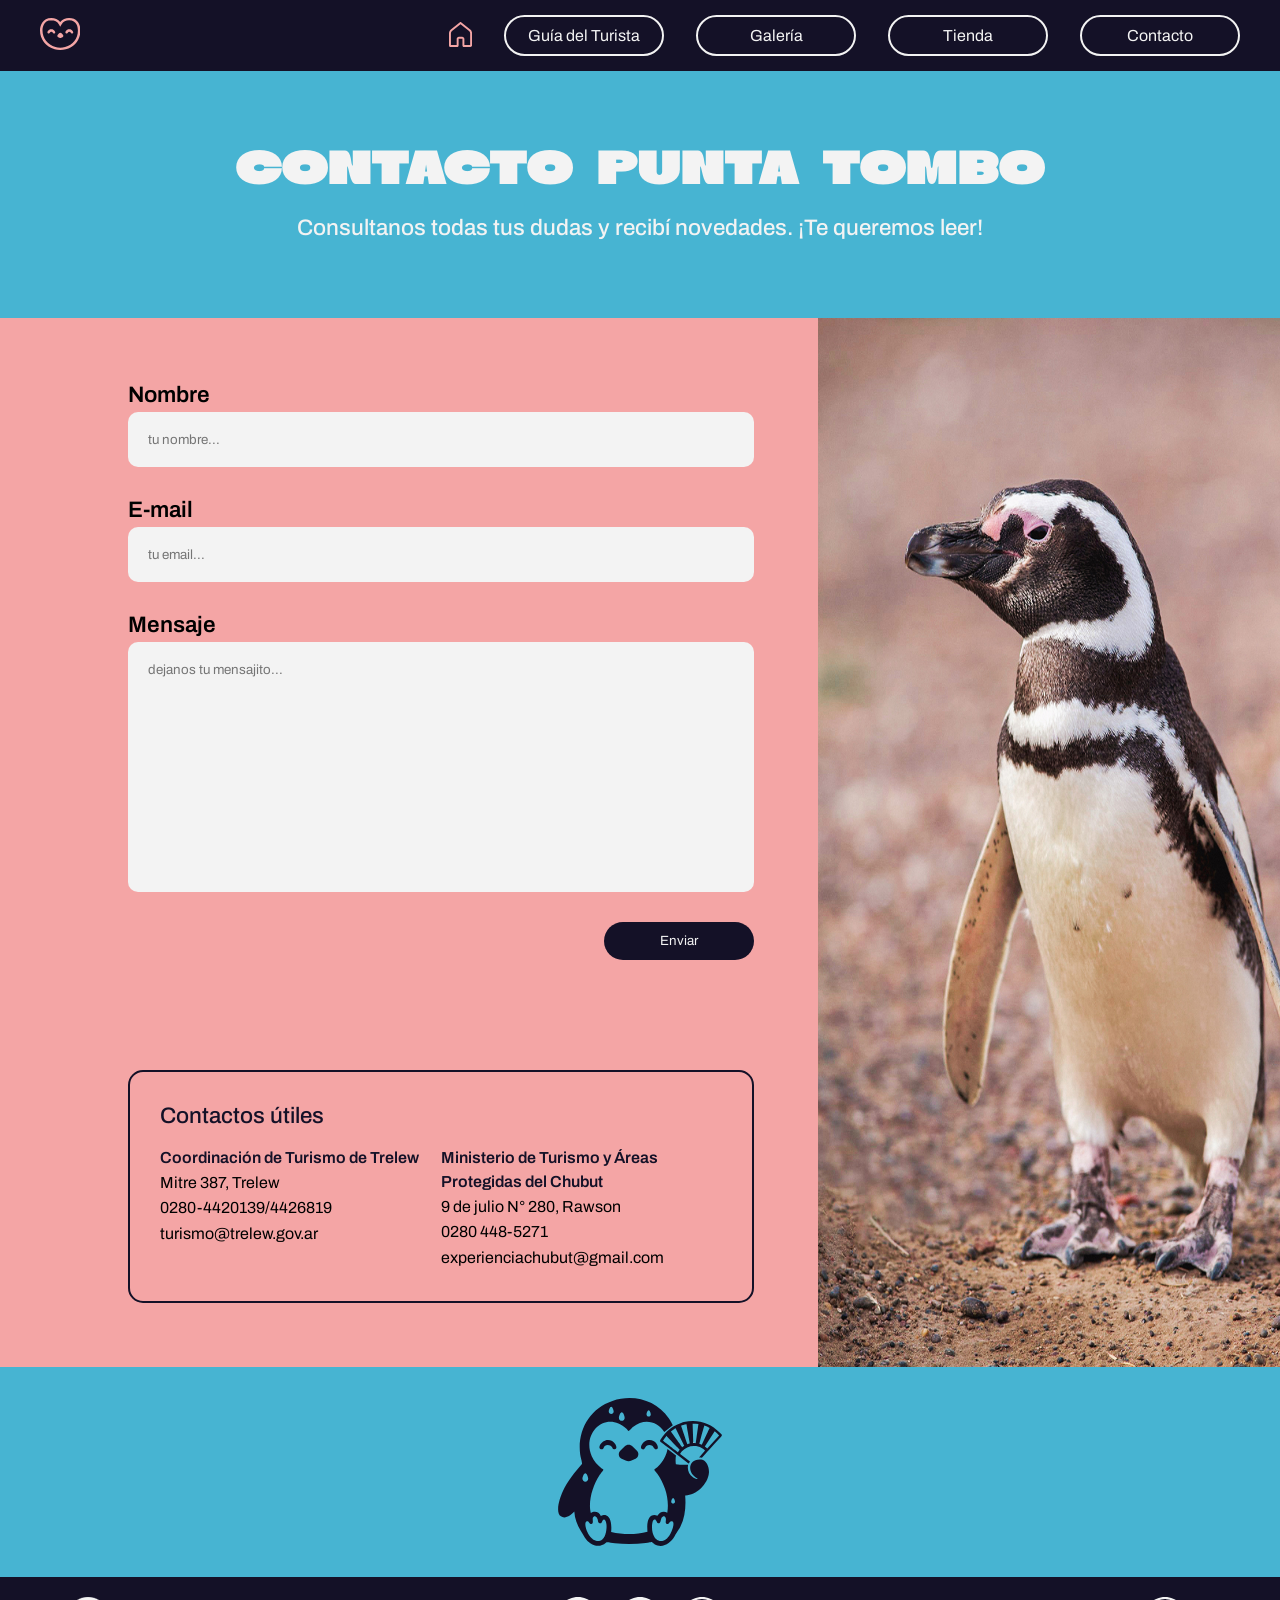
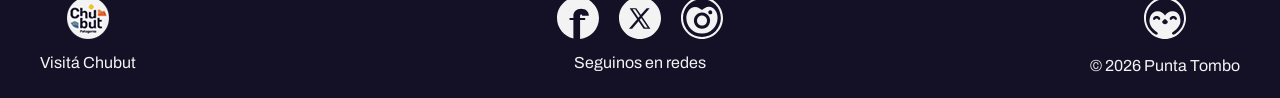
==== commit 4863025f: "Ajustes a link brandbook" ====
--- a/contacto.html
+++ b/contacto.html
@@ -7,7 +7,7 @@
       <link rel="stylesheet" href="style.css" type="text/css">
       <link rel="stylesheet" href="https://fonts.googleapis.com/css?family=Archivo:400,400i,500,500i,600,600i,700,700i">
       <link rel="icon" href="img/varias/favicon-tombo.ico" type="image/x-icon">
-      <title>Descubrí la magia de Punta Tombo</title>
+      <title>Descubrí la magia de Punta Tombo | Contacto</title>
    </head>
    <body class="contacto-body">
       <main>
@@ -122,7 +122,7 @@
          </section>
          <section class="pingu-curiosidades fondo-oceano">
             <article class="sabias">
-               <h2>¿...Lo sabías?</h2>
+               <h2>¿Lo sabías...?</h2>
             </article>
             <img class="pingu-svg" src="img/svg/pingu-verano.svg" alt="Pingüino de verano">
             <article class="globo">
@@ -172,10 +172,12 @@
                <p>Seguinos en redes</p>
             </div>
             <div class="footer-seccion">
-               <svg class="boton-footer" xmlns="http://www.w3.org/2000/svg" version="1.1" viewBox="0 0 62.64 62.64">
-                  <path
-                     d="M31.32,0C14.02,0,0,14.02,0,31.32s14.02,31.32,31.32,31.32,31.32-14.02,31.32-31.32S48.62,0,31.32,0ZM24.3,32.59v.03c0,.37-.11.73-.32,1-.34.45-.84.73-1.43.73-.32,0-.61-.1-.87-.24-.26-.15-.47-.35-.61-.61-.03-.08-.1-.15-.13-.24-.39-.74-1.19-1.25-2.08-1.25s-1.67.48-2.08,1.19c-.03.11-.1.23-.16.32-.15.23-.35.41-.6.54-.24.15-.54.23-.84.23-.6,0-1.12-.3-1.43-.74-.21-.28-.32-.61-.32-.99v-.02c0-.39.76-4.25,5.43-4.25,4.42,0,5.45,3.93,5.45,4.32v-.02ZM34.31,39.34l-1.73.83c-.8.38-1.73.38-2.53,0l-1.73-.83c-1.32-.64-1.62-2.38-.58-3.42l1.85-1.85c.95-.95,2.49-.95,3.44,0l1.85,1.85c1.04,1.04.74,2.78-.57,3.42ZM41.53,33.52c-.15.23-.35.41-.6.54-.24.15-.54.23-.84.23-.6,0-1.12-.3-1.43-.74-.21-.28-.32-.61-.32-.99v-.02c0-.39.76-4.25,5.43-4.25,4.42,0,5.45,3.93,5.45,4.32v-.02s0,.03,0,.03c0,.37-.11.73-.32,1-.34.45-.84.73-1.43.73-.32,0-.61-.1-.87-.24-.26-.15-.47-.35-.61-.61-.03-.08-.1-.15-.13-.24-.39-.74-1.19-1.25-2.08-1.25s-1.67.48-2.08,1.19c-.03.11-.1.23-.16.32ZM46.45,55.06c-.59.37-1.2.72-1.82,1.01-2.13.98-4.09-2.25-2.02-3.36,3.82-2.03,11.8-9.22,11.8-16.76,0-4.98-1.63-14.84-12.31-14.84-4.48,0-8.41,2.46-10.51,6.08-.1.15-.19.32-.26.47-.08-.15-.16-.32-.26-.47-2.1-3.62-6.03-6.08-10.51-6.08-10.71,0-12.37,10.66-12.37,14.84,0,7.73,7.21,14.18,11.67,17.06,1.77,1.14.06,3.97-1.85,3.09-.62-.28-1.23-.65-1.85-1.04-7.97-5.04-13.28-13.42-13.28-23.52.02-16.32,13.85-29.47,30.41-28.35,14.38.97,26.68,14.42,26.44,28.83-.16,9.83-5.43,18.09-13.28,23.04Z" />
-               </svg>
+               <a href="https://drive.google.com/file/d/1csUfX9xWmYAbD05H-AMbpjvjqGZCWqr7/view?usp=drive_link" target="_blank">
+                  <svg class="boton-footer" xmlns="http://www.w3.org/2000/svg" version="1.1" viewBox="0 0 62.64 62.64">
+                     <path
+                        d="M31.32,0C14.02,0,0,14.02,0,31.32s14.02,31.32,31.32,31.32,31.32-14.02,31.32-31.32S48.62,0,31.32,0ZM24.3,32.59v.03c0,.37-.11.73-.32,1-.34.45-.84.73-1.43.73-.32,0-.61-.1-.87-.24-.26-.15-.47-.35-.61-.61-.03-.08-.1-.15-.13-.24-.39-.74-1.19-1.25-2.08-1.25s-1.67.48-2.08,1.19c-.03.11-.1.23-.16.32-.15.23-.35.41-.6.54-.24.15-.54.23-.84.23-.6,0-1.12-.3-1.43-.74-.21-.28-.32-.61-.32-.99v-.02c0-.39.76-4.25,5.43-4.25,4.42,0,5.45,3.93,5.45,4.32v-.02ZM34.31,39.34l-1.73.83c-.8.38-1.73.38-2.53,0l-1.73-.83c-1.32-.64-1.62-2.38-.58-3.42l1.85-1.85c.95-.95,2.49-.95,3.44,0l1.85,1.85c1.04,1.04.74,2.78-.57,3.42ZM41.53,33.52c-.15.23-.35.41-.6.54-.24.15-.54.23-.84.23-.6,0-1.12-.3-1.43-.74-.21-.28-.32-.61-.32-.99v-.02c0-.39.76-4.25,5.43-4.25,4.42,0,5.45,3.93,5.45,4.32v-.02s0,.03,0,.03c0,.37-.11.73-.32,1-.34.45-.84.73-1.43.73-.32,0-.61-.1-.87-.24-.26-.15-.47-.35-.61-.61-.03-.08-.1-.15-.13-.24-.39-.74-1.19-1.25-2.08-1.25s-1.67.48-2.08,1.19c-.03.11-.1.23-.16.32ZM46.45,55.06c-.59.37-1.2.72-1.82,1.01-2.13.98-4.09-2.25-2.02-3.36,3.82-2.03,11.8-9.22,11.8-16.76,0-4.98-1.63-14.84-12.31-14.84-4.48,0-8.41,2.46-10.51,6.08-.1.15-.19.32-.26.47-.08-.15-.16-.32-.26-.47-2.1-3.62-6.03-6.08-10.51-6.08-10.71,0-12.37,10.66-12.37,14.84,0,7.73,7.21,14.18,11.67,17.06,1.77,1.14.06,3.97-1.85,3.09-.62-.28-1.23-.65-1.85-1.04-7.97-5.04-13.28-13.42-13.28-23.52.02-16.32,13.85-29.47,30.41-28.35,14.38.97,26.68,14.42,26.44,28.83-.16,9.83-5.43,18.09-13.28,23.04Z" />
+                  </svg>
+               </a>
                <p>© 2026 Punta Tombo</p>
             </div>
          </footer>
--- a/style.css
+++ b/style.css
@@ -1,4 +1,4 @@
-/* CSS Document Punta Tombo by Grupo Siete */
+/* CSS Document Punta Tombo diseñado por Grupo Siete */
 @charset "utf-8";
 
 /* ==================================================
@@ -402,6 +402,7 @@
 	font-size: 1.5rem;
 	line-height: 1;
 	color: var(--oceano);
+	flex-shrink: 0;
 }
 
 .galeria-interna-descripcion {
@@ -793,7 +794,7 @@
 .contenido-donde-comer {
 	display: flex;
 	gap: 24px;
-	padding: 60px 0;
+	padding: 60px 60px;
 	flex-direction: column;
 	align-items: center;
 }
@@ -811,18 +812,9 @@
 	justify-content: space-between;
 }
 
-.patita-lugar {
-	display: flex;
-	flex-direction: row;
-	gap: 10px;
-	width: 13%;
-}
-
-.patita-lugar::before {
-	content: url(img/svg/patita.svg);
-	width: 1.1rem;
-	height: auto;
-	flex-shrink: 0;
+.comida {
+    width: 13%;
+    white-space: normal;
 }
 
 .direccion {
@@ -1028,6 +1020,7 @@
 	max-width: 737px;
 }
 
+
 input[type="submit"] {
 	width: 150px;
 	height: 38px;
@@ -1386,6 +1379,18 @@
 	.excursiones-completo {
 		grid-template-columns: repeat(2, auto);
 	}
+
+	/* MAPAS DEL INDEX */
+	
+	.mapas {
+		gap: 1.5rem;
+		padding: 50px 20px;
+	}
+
+	.videomap {
+		max-width: 600px;
+	}
+
 }
 
 /* ==================================================
@@ -1698,14 +1703,13 @@
 	/* DONDE COMER */
 
 	.contenido-donde-comer {
-		padding: 20px 65px;
+		padding: 20px 45px;
 	}
 
 	.lugares-comer {
 		flex-direction: column;
 	}
 
-	.patita-lugar,
 	.direccion,
 	.direccion,
 	.descripcion,
@@ -1713,10 +1717,13 @@
 		width: 100%;
 	}
 
-	.patita-lugar,
 	.direccion,
 	.extra {
 		font-weight: 600;
+	}
+
+	.comida {
+		white-space: nowrap;
 	}
 
 
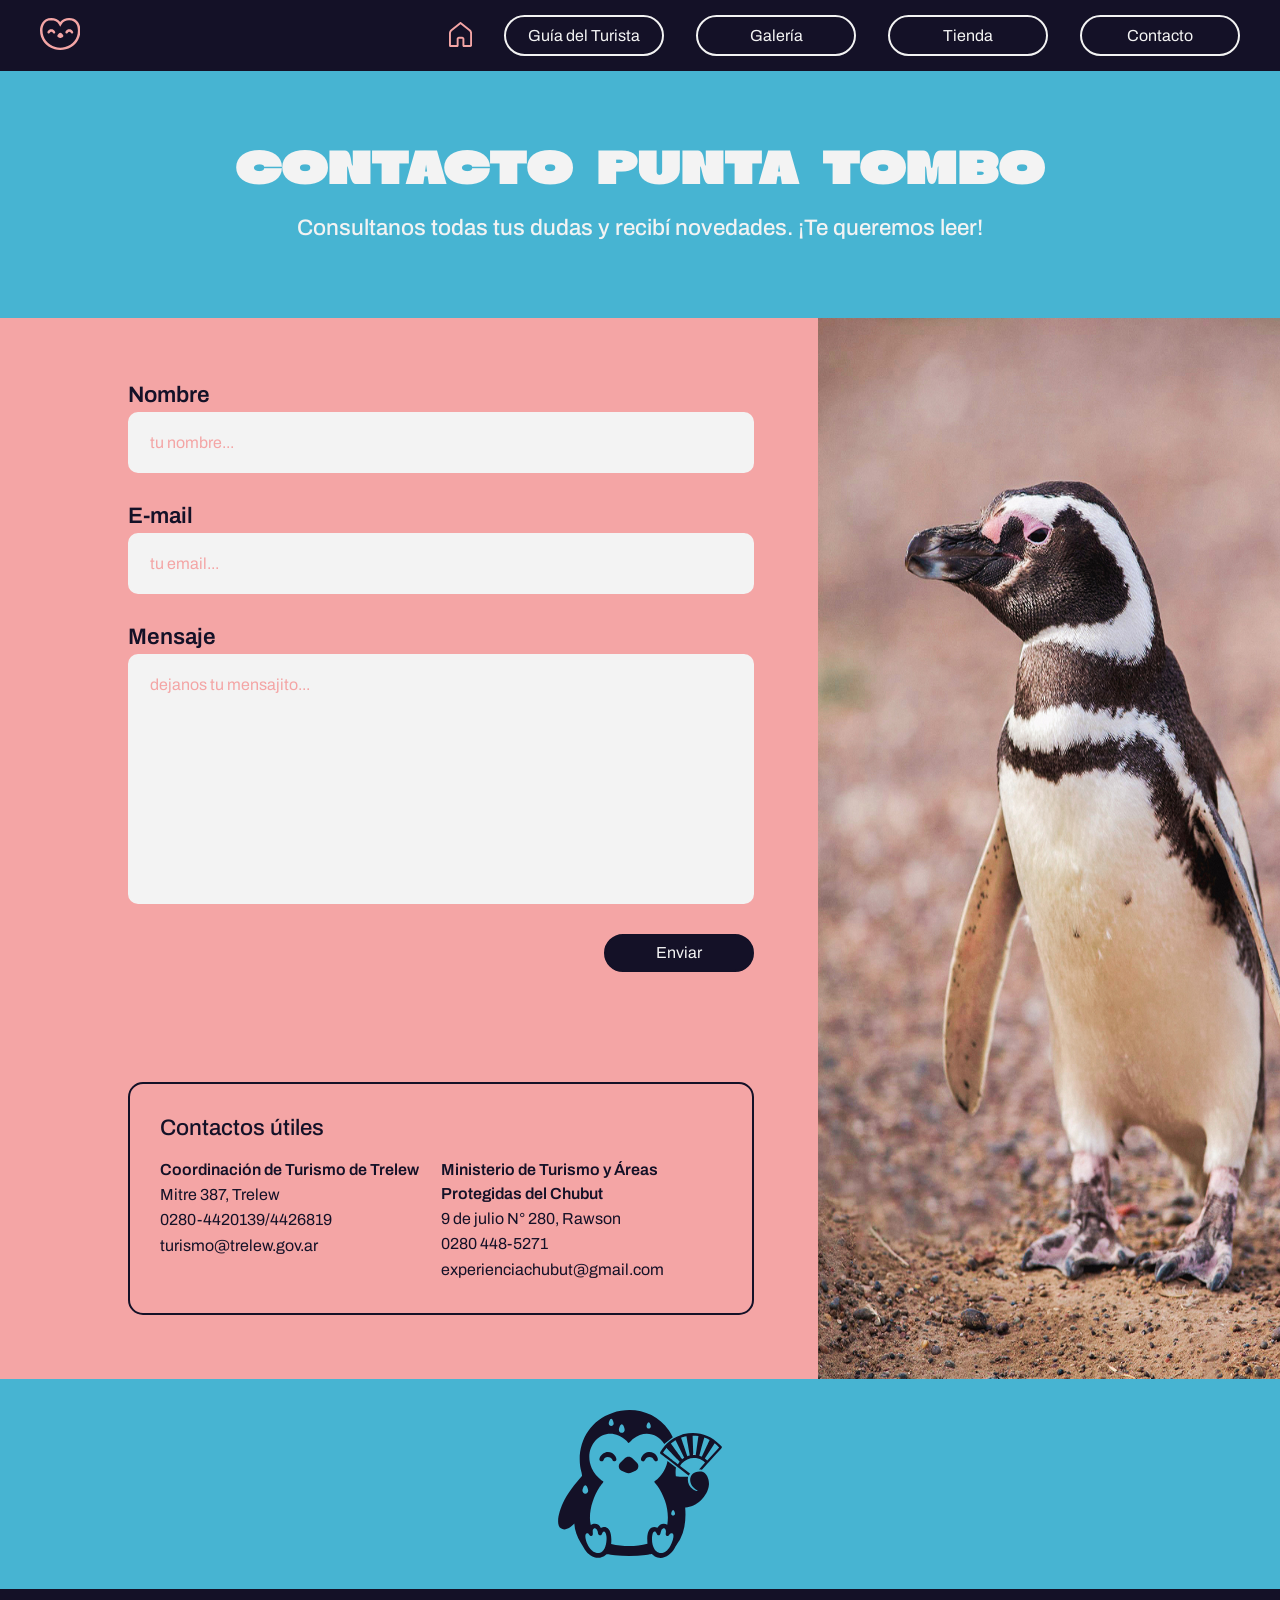
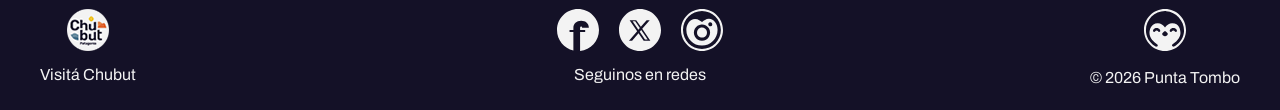
==== commit 08730939: "target blank y algunos arreglitos de colores que estaban mal" ====
--- a/contacto.html
+++ b/contacto.html
@@ -14,7 +14,7 @@
          <header>
             <nav class="nav-desktop">
                <a href="#top" class="logo-izq">
-                  <svg id="corazon" xmlns="http://www.w3.org/2000/svg" version="1.1"
+                  <svg class="corazon" xmlns="http://www.w3.org/2000/svg" version="1.1"
                      viewBox="0 0 76.17 60.3">
                      <path
                         d="M62.63,26.89v.05c0,.51-.15.99-.43,1.36-.45.61-1.14.99-1.94.99-.43,0-.83-.13-1.19-.33-.35-.2-.63-.48-.83-.83-.05-.1-.13-.2-.18-.33-.53-1.01-1.62-1.69-2.83-1.69s-2.27.66-2.83,1.62c-.05.15-.13.3-.23.43-.2.3-.48.56-.81.73-.33.2-.73.3-1.14.3-.81,0-1.52-.4-1.94-1.01-.28-.38-.43-.83-.43-1.34v-.03c0-.53,1.03-5.78,7.37-5.78,6,0,7.4,5.33,7.4,5.86h.01Z" />
@@ -28,7 +28,7 @@
                </a>
                <div class="menu">
                   <a href="index.html">
-                     <svg id="home" xmlns="http://www.w3.org/2000/svg" version="1.1" viewBox="0 0 108 117">
+                     <svg class="home" xmlns="http://www.w3.org/2000/svg" version="1.1" viewBox="0 0 108 117">
                         <path
                            d="M53.85,0c-.96.03-1.88.37-2.64.97L8.58,34.56C3.17,38.83,0,45.34,0,52.23v57.27c0,4.09,3.41,7.5,7.5,7.5h30c4.09,0,7.5-3.41,7.5-7.5v-30c0-.89.61-1.5,1.5-1.5h15c.89,0,1.5.61,1.5,1.5v30c0,4.09,3.41,7.5,7.5,7.5h30c4.09,0,7.5-3.41,7.5-7.5v-57.27c0-6.89-3.17-13.41-8.58-17.67L56.78.97c-.83-.66-1.87-1-2.93-.97ZM54,10.23l39.86,31.4c3.25,2.56,5.14,6.46,5.14,10.6v55.77h-27v-28.5c0-5.74-4.76-10.5-10.5-10.5h-15c-5.74,0-10.5,4.76-10.5,10.5v28.5H9v-55.77c0-4.14,1.89-8.04,5.14-10.6L54,10.23Z" />
                      </svg>
@@ -41,7 +41,7 @@
             </nav>
             <nav class="nav-mobile">
                <a href="#top" class="logo-izq">
-                  <svg id="corazon" viewBox="0 0 76.17 60.3" xmlns="http://www.w3.org/2000/svg" version="1.1">
+                  <svg class="corazon" viewBox="0 0 76.17 60.3" xmlns="http://www.w3.org/2000/svg" version="1.1">
                      <path
                         d="M62.63,26.89v.05c0,.51-.15.99-.43,1.36-.45.61-1.14.99-1.94.99-.43,0-.83-.13-1.19-.33-.35-.2-.63-.48-.83-.83-.05-.1-.13-.2-.18-.33-.53-1.01-1.62-1.69-2.83-1.69s-2.27.66-2.83,1.62c-.05.15-.13.3-.23.43-.2.3-.48.56-.81.73-.33.2-.73.3-1.14.3-.81,0-1.52-.4-1.94-1.01-.28-.38-.43-.83-.43-1.34v-.03c0-.53,1.03-5.78,7.37-5.78,6,0,7.4,5.33,7.4,5.86h.01Z" />
                      <path
@@ -54,7 +54,7 @@
                </a>
                <div class="menu-derecha">
                   <a href="index.html">
-                     <svg id="home" viewBox="0 0 108 117" xmlns="http://www.w3.org/2000/svg" version="1.1">
+                     <svg class="home" viewBox="0 0 108 117" xmlns="http://www.w3.org/2000/svg" version="1.1">
                         <path
                            d="M53.85,0c-.96.03-1.88.37-2.64.97L8.58,34.56C3.17,38.83,0,45.34,0,52.23v57.27c0,4.09,3.41,7.5,7.5,7.5h30c4.09,0,7.5-3.41,7.5-7.5v-30c0-.89.61-1.5,1.5-1.5h15c.89,0,1.5.61,1.5,1.5v30c0,4.09,3.41,7.5,7.5,7.5h30c4.09,0,7.5-3.41,7.5-7.5v-57.27c0-6.89-3.17-13.41-8.58-17.67L56.78.97c-.83-.66-1.87-1-2.93-.97ZM54,10.23l39.86,31.4c3.25,2.56,5.14,6.46,5.14,10.6v55.77h-27v-28.5c0-5.74-4.76-10.5-10.5-10.5h-15c-5.74,0-10.5,4.76-10.5,10.5v28.5H9v-55.77c0-4.14,1.89-8.04,5.14-10.6L54,10.23Z" />
                      </svg>
@@ -133,7 +133,7 @@
          </section>
          <footer>
             <div class="footer-seccion">
-               <a class="logo-chubut" href="https://chubutpatagonia.gob.ar/"><img class="logo-chubut-normal"
+               <a class="logo-chubut" href="https://chubutpatagonia.gob.ar/" target="_blank"><img class="logo-chubut-normal"
                   src="img/varias/logo-chubut.png" alt="Visitá Chubut"><img class="logo-chubut-hover"
                   src="img/varias/logo-chubut-hover.png" alt=""></a>
                <p>Visitá Chubut</p>
@@ -141,7 +141,7 @@
             <div class="footer-seccion">
                <ul>
                   <li>
-                     <a href="https://www.facebook.com/profile.php?id=100057444040079&locale=es_LA">
+                     <a href="https://www.facebook.com/profile.php?id=100057444040079&locale=es_LA" target="_blank">
                         <svg class="boton-footer" xmlns="http://www.w3.org/2000/svg" version="1.1" viewBox="0 0 48 48">
                            <path
                               d="M48,24.06c0,12.48-9.48,22.75-21.62,23.94v-21.7h5.83v-2.33h-5.83v-2.3c0-.93.5-1.61,1.2-1.61s1.16.54,1.16,1.38h7.66c0-4.73-3.53-7.91-8.84-7.91s-8.84,3.27-8.84,8.14v2.3h-4.39v2.33h4.39v21.24C8.01,45.12,0,35.53,0,24.06,0,10.77,10.75,0,24,0s24,10.77,24,24.06Z" />
@@ -149,7 +149,7 @@
                      </a>
                   </li>
                   <li>
-                     <a href="https://x.com/puntatombo_ar">
+                     <a href="https://x.com/puntatombo_ar" target="_blank">
                         <svg class="boton-footer" xmlns="http://www.w3.org/2000/svg" version="1.1" viewBox="0 0 48 48">
                            <polygon points="23.79 21.78 22.11 23.74 15.54 14.13 18.51 14.11 23.79 21.78" />
                            <polygon points="25.37 24.08 32.78 34.85 29.69 34.83 23.69 26.05 25.37 24.08" />
@@ -159,7 +159,7 @@
                      </a>
                   </li>
                   <li>
-                     <a href="https://www.instagram.com/puntatomboturismo/">
+                     <a href="https://www.instagram.com/puntatomboturismo/" target="_blank">
                         <svg class="boton-footer" xmlns="http://www.w3.org/2000/svg" version="1.1" viewBox="0 0 64 64">
                            <path
                               d="M32,0C14.33,0,0,14.33,0,32s14.33,32,32,32,32-14.33,32-32S49.67,0,32,0ZM31.92,60.84c-15.91,0-28.86-12.93-28.86-28.84S16.01,3.15,31.92,3.15s28.84,12.96,28.84,28.86-12.93,28.84-28.84,28.84Z" />
--- a/style.css
+++ b/style.css
@@ -1,4 +1,4 @@
-/* CSS Document Punta Tombo diseñado por Grupo Siete */
+/* CSS Document Punta Tombo by Grupo Siete */
 @charset "utf-8";
 
 /* ==================================================
@@ -147,24 +147,24 @@
 	border-color: var(--magallanes);
 }
 
-#corazon {
+.corazon {
 	height: 32px;
 	width: auto;
 }
 
-#home {
+.home {
 	height: 25px;
 	width: auto;
 }
 
-#corazon,
-#home {
+.corazon,
+.home {
 	fill: var(--magallanes);
 	transition: 0.3s ease;
 }
 
-#corazon:hover,
-#home:hover {
+.corazon:hover,
+.home:hover {
 	fill: var(--espuma);
 }
 
@@ -241,10 +241,8 @@
 	justify-content: center;
 	align-items: center;
 	gap: 15rem;
-
 	width: 100%;
 	background-color: var(--magallanes);
-
 	padding: 1rem 2rem;
 }
 
@@ -252,18 +250,13 @@
 	display: flex;
 	align-items: center;
 	gap: 0.5rem;
-
 	background: none;
 	border: none;
 	cursor: pointer;
-
 	font-family: inherit;
 	font-size: 1rem;
-
 	color: var(--espuma);
-
 	padding: 0.5rem 1rem;
-
 	transition: color 0.3s ease;
 }
 
@@ -380,7 +373,6 @@
 	padding-bottom: 30px;
 	margin-bottom: 50px;
 }
-
 
 .galeria-interna-titulo {
 	flex: 0 0 auto;
@@ -659,13 +651,10 @@
 	top: 50%;
 	right: 5%;
 	transform: translateY(-50%);
-
 	width: auto;
 	max-width: 40%;
-
 	margin: 0;
 	padding: 0;
-
 	text-align: right;
 	z-index: 10;
 }
@@ -711,7 +700,7 @@
 }
 
 #mapa-turista h2 {
-	margin-bottom: 25px;
+	margin-bottom: 15px;
 	color: var(--pinguino);
 }
 
@@ -813,8 +802,8 @@
 }
 
 .comida {
-    width: 13%;
-    white-space: normal;
+	width: 13%;
+	white-space: normal;
 }
 
 .direccion {
@@ -886,7 +875,6 @@
 	grid-template-columns: 1fr auto 1fr;
 	justify-content: center;
 	align-items: center;
-
 	gap: 50px;
 	padding: 30px 0;
 }
@@ -898,14 +886,10 @@
 
 .globo {
 	position: relative;
-
 	max-width: 350px;
-
 	padding: 15px;
-
 	border: 2px solid var(--pinguino);
 	border-radius: 20px;
-
 	text-align: center;
 }
 
@@ -955,7 +939,6 @@
 	display: flex;
 	flex-direction: column;
 	align-items: center;
-
 	background-color: var(--oceano);
 	padding: 75px 0px;
 }
@@ -972,7 +955,6 @@
 #form-contacto {
 	display: flex;
 	flex-direction: column;
-
 	gap: 110px;
 	margin: 5% 5% 5% 10%;
 }
@@ -981,7 +963,6 @@
 	display: flex;
 	flex-direction: column;
 	align-items: flex-end;
-
 	gap: 30px;
 }
 
@@ -994,21 +975,20 @@
 label {
 	font-size: 1.4rem;
 	font-weight: 600;
+	color: var(--pinguino);
 }
 
 input,
 textarea {
 	width: 100%;
 	max-width: 737px;
-
 	padding: 20px;
-
 	border: none;
 	border-radius: 10px;
-
 	background: var(--espuma);
-
 	resize: none;
+	font-size: 1rem;
+	border: solid 2px var(--espuma);
 }
 
 textarea {
@@ -1020,17 +1000,14 @@
 	max-width: 737px;
 }
 
-
 input[type="submit"] {
 	width: 150px;
 	height: 38px;
-
 	padding: 0;
-
 	color: var(--espuma);
 	background-color: var(--pinguino);
-
 	border-radius: 30px;
+	border: solid 2px var(--pinguino);
 }
 
 input[type="submit"]:hover {
@@ -1039,15 +1016,31 @@
 	border: solid 2px var(--pinguino);
 }
 
+input:focus,
+textarea:focus {
+	outline: none;
+	border: 2px solid var(--pinguino);
+	box-shadow: none;
+}
+
+input::placeholder,
+textarea::placeholder {
+	color: var(--magallanes);
+}
+
 #contactos-utiles {
 	display: flex;
 	flex-direction: column;
-
 	gap: 15px;
 	padding: 30px;
-
 	border: solid 2px var(--pinguino);
 	border-radius: 15px;
+}
+
+#contactos-utiles p,
+#contactos-utiles li,
+#contactos-utiles h3 {
+	color: var(--pinguino);
 }
 
 .parrafos-contacto {
@@ -1078,19 +1071,15 @@
 	grid-template-columns: repeat(4, max-content);
 	justify-content: center;
 	justify-items: center;
-
 	gap: 30px;
 	padding: 50px;
-
 	background-color: var(--espuma);
 }
 
 .producto {
 	padding: 20px;
-
 	border: 2px solid var(--oceano);
 	border-radius: 20px;
-
 	text-align: center;
 	align-items: center;
 }
@@ -1115,15 +1104,11 @@
 .boton-vermas,
 .boton-comprar {
 	cursor: pointer;
-
 	padding: 8px 20px;
-
 	color: var(--espuma);
 	background-color: var(--pinguino);
-
 	border: 2px solid var(--pinguino);
 	border-radius: 20px;
-
 	font-weight: 700;
 }
 
@@ -1145,10 +1130,8 @@
 
 .detalle-producto {
 	display: none;
-
 	max-width: 650px;
 	padding: 25px;
-
 	border-radius: 20px;
 }
 
@@ -1199,10 +1182,8 @@
 	display: flex;
 	flex-direction: column;
 	align-items: center;
-
 	gap: 20px;
 	padding: 30px;
-
 	text-align: center;
 }
 
@@ -1210,7 +1191,6 @@
 	color: var(--pinguino);
 	font-size: 1.5rem;
 	font-weight: 700;
-
 	padding-top: 30px;
 }
 
@@ -1249,9 +1229,7 @@
 	display: grid;
 	grid-template-columns: 1fr 1fr 1fr;
 	align-items: start;
-
 	padding: 20px 40px;
-
 	background-color: var(--pinguino);
 }
 
@@ -1259,14 +1237,12 @@
 	display: flex;
 	flex-direction: column;
 	align-items: center;
-
 	gap: 12px;
 }
 
 .footer-seccion ul {
 	display: flex;
 	justify-content: center;
-
 	gap: 20px;
 	line-height: 0;
 }
@@ -1292,7 +1268,6 @@
 .logo-chubut {
 	position: relative;
 	display: block;
-
 	width: 42px;
 	height: 42px;
 }
@@ -1300,7 +1275,6 @@
 .logo-chubut img {
 	position: absolute;
 	inset: 0;
-
 	width: 100%;
 	height: 100%;
 }
@@ -1317,7 +1291,6 @@
 .boton-footer {
 	width: 42px;
 	height: 42px;
-
 	fill: var(--espuma);
 	transition: 0.3s ease;
 }
@@ -1332,10 +1305,8 @@
 
 .pingu-svg {
 	display: inline-block;
-
 	transform-origin: center bottom;
 	will-change: transform;
-
 	animation: mecedora 5s ease-in-out infinite;
 }
 
@@ -1381,7 +1352,7 @@
 	}
 
 	/* MAPAS DEL INDEX */
-	
+
 	.mapas {
 		gap: 1.5rem;
 		padding: 50px 20px;
@@ -1579,10 +1550,6 @@
 		padding: 40px 25px;
 	}
 
-	#mapa-turista .mapa-texto {
-		max-width: 100%;
-	}
-
 	#mapa-turista h2 {
 		font-size: 1.1rem;
 		text-align: center;
@@ -1600,6 +1567,12 @@
 	#mapa-turista .mapa-texto {
 		width: 100%;
 		max-width: 100%;
+	}
+
+	#mapa-turista .mapas img {
+		max-width: 100%;
+		width: 100%;
+		height: auto;
 	}
 
 	/*galeria solapas*/
@@ -1962,4 +1935,11 @@
 	.footer-seccion p {
 		display: none;
 	}
+
+	/* ESTACIONES ANTES DEL FOOTER */
+
+	.pingu-curiosidades {
+		padding-top: 60px;
+		padding-bottom: 60px;
+	}
 }
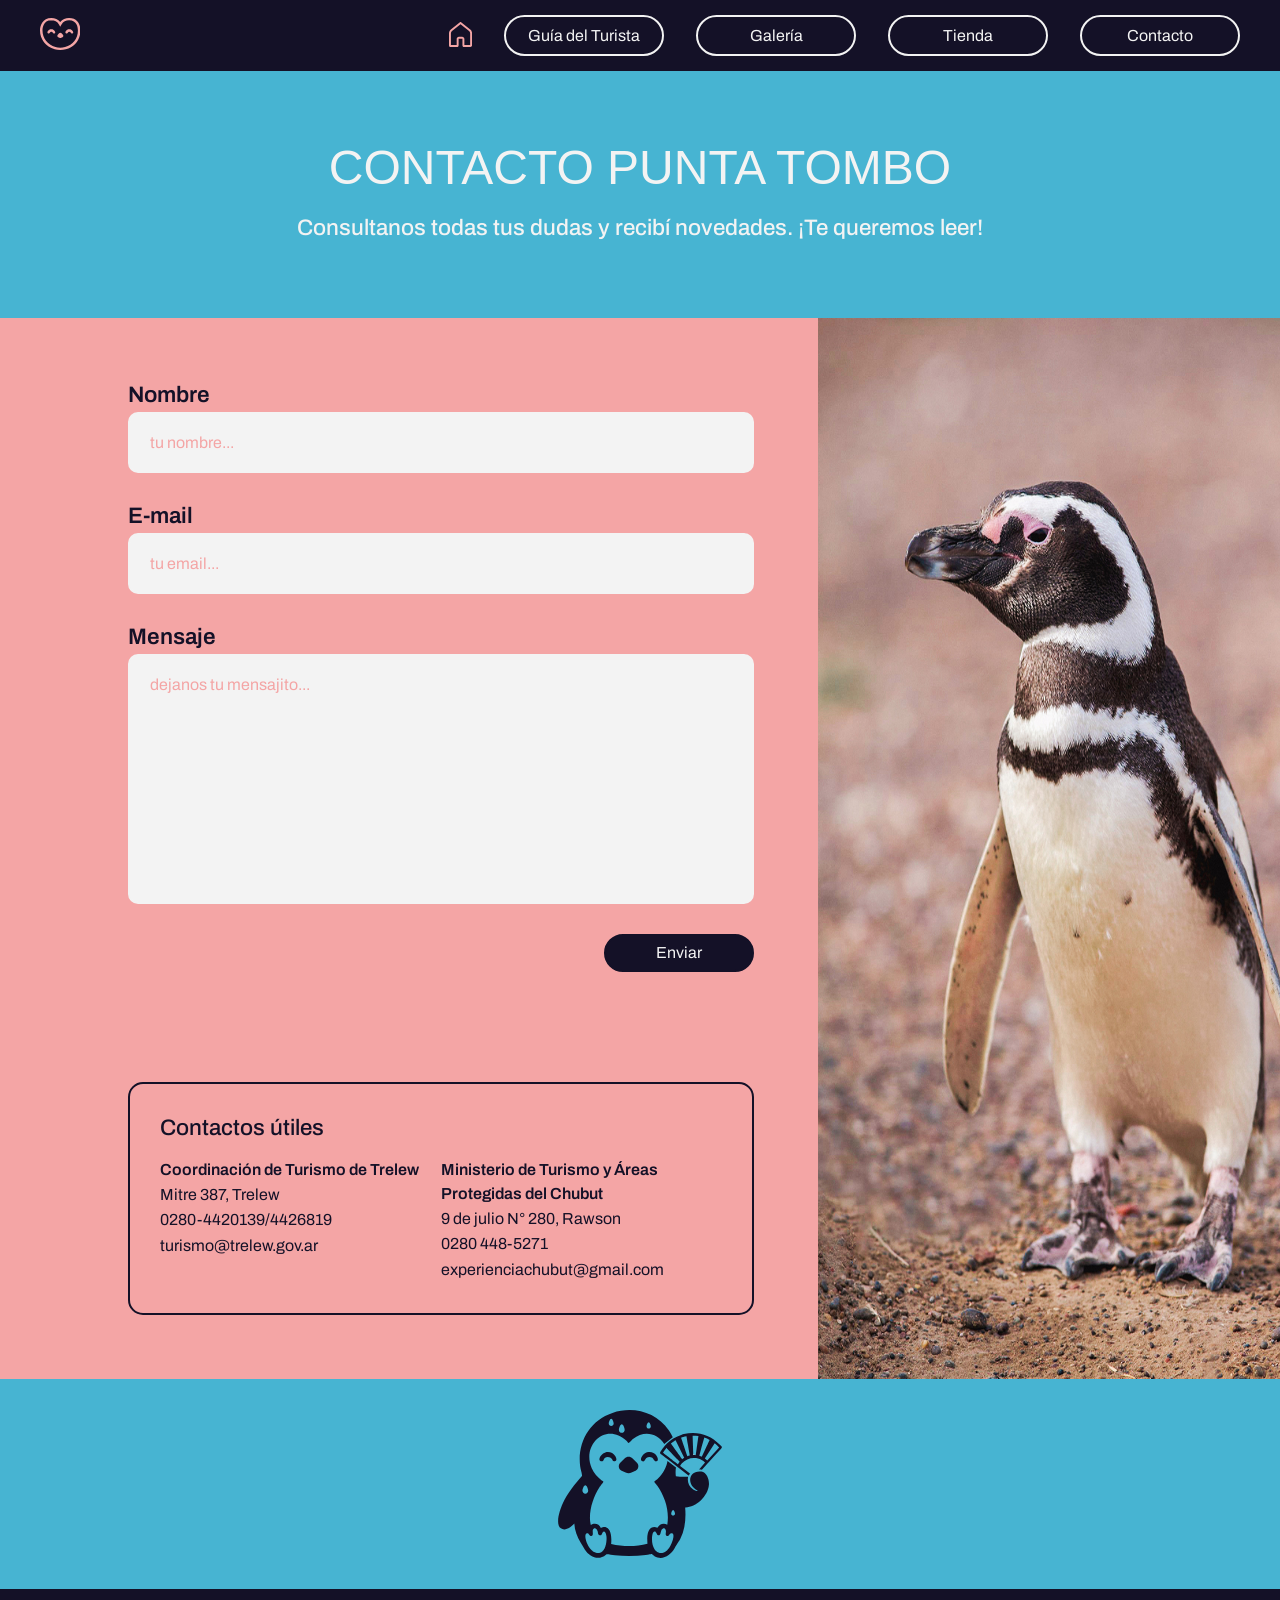
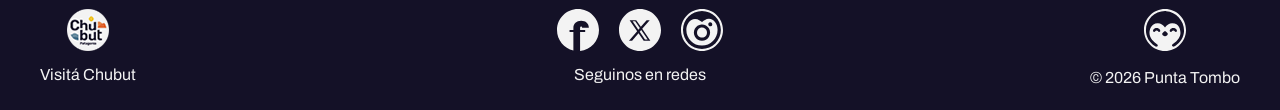
==== commit 3d40e2e0: "ajustes head, width-height, elementos web, igualar tamaños img, font-face" ====
--- a/contacto.html
+++ b/contacto.html
@@ -2,11 +2,11 @@
 <html lang="es">
    <head>
       <meta charset="utf-8">
-      <meta name="description" content="Web Punta Tombo">
+      <meta name="description" content="Bienvenidos a Punta Tombo. Conocé la mayor colonia continental de pingüinos de Magallanes. Argentina Turismno.">
       <meta name="viewport" content="width=device-width, initial-scale=1.0">
-      <link rel="stylesheet" href="style.css" type="text/css">
-      <link rel="stylesheet" href="https://fonts.googleapis.com/css?family=Archivo:400,400i,500,500i,600,600i,700,700i">
-      <link rel="icon" href="img/varias/favicon-tombo.ico" type="image/x-icon">
+      <link rel="stylesheet" type="text/css" href="style.css">
+      <link rel="stylesheet" type="text/css" href="https://fonts.googleapis.com/css?family=Archivo:400,400i,500,500i,600,600i,700,700i">
+      <link rel="icon" type="image/x-icon" href="img/varias/favicon-tombo.ico">
       <title>Descubrí la magia de Punta Tombo | Contacto</title>
    </head>
    <body class="contacto-body">
@@ -134,8 +134,8 @@
          <footer>
             <div class="footer-seccion">
                <a class="logo-chubut" href="https://chubutpatagonia.gob.ar/" target="_blank"><img class="logo-chubut-normal"
-                  src="img/varias/logo-chubut.png" alt="Visitá Chubut"><img class="logo-chubut-hover"
-                  src="img/varias/logo-chubut-hover.png" alt=""></a>
+                  src="img/varias/logo-chubut.png" alt="Visitá Chubut" width="42" height="42"><img class="logo-chubut-hover"
+                  src="img/varias/logo-chubut-hover.png" alt="Visitá Chubut hover" width="42" height="42"></a>
                <p>Visitá Chubut</p>
             </div>
             <div class="footer-seccion">
--- a/style.css
+++ b/style.css
@@ -1,4 +1,4 @@
-/* CSS Document Punta Tombo by Grupo Siete */
+/* CSS Punta Tombo diseñado por Grupo Siete */
 @charset "utf-8";
 
 /* ==================================================
@@ -19,7 +19,7 @@
 
 @font-face {
 	font-family: 'baserio';
-	src: url('./fonts/Baserio-Regular.otf') format('woff2');
+	src: url('./fonts/Baserio-Regular.woff2') format('woff2');
 	font-weight: normal;
 	font-style: normal;
 	font-display: swap;
@@ -320,7 +320,7 @@
 .mapa-texto {
 	display: flex;
 	flex-direction: column;
-	gap: 25px;
+	gap: 35px;
 }
 
 .flecha-localizacion {
@@ -407,7 +407,7 @@
 }
 
 .galeria-interna-ubicacion p {
-	font: size 1rem;
+	font-size: 1rem;
 	font-weight: bold;
 }
 
@@ -487,7 +487,6 @@
 .florayfauna-contenedor {
 	display: grid;
 	grid-template-columns: repeat(4, auto);
-	grid-template-rows: repeat(2, auto);
 	justify-content: center;
 	gap: 24px;
 	padding: 45px;
@@ -502,6 +501,7 @@
 .tarjeta-fyf {
 	position: relative;
 	display: block;
+	transition: .4s ease;
 }
 
 .fyf-p {
@@ -509,12 +509,14 @@
 	bottom: 20px;
 	left: 10%;
 	z-index: 10;
-
 	color: var(--espuma);
 	opacity: 0;
-
 	pointer-events: none;
 	text-shadow: 0 2px 4px rgba(0, 0, 0, .8);
+}
+
+.tarjeta-fyf:hover {
+	transform: scale(1.02);
 }
 
 .tarjeta-fyf:hover .fyf-p {
@@ -727,9 +729,10 @@
 	flex-shrink: 1;
 }
 
+/*
 .mapa-texto {
 	gap: 35px;
-}
+}*/
 
 #mapa-turista h4 {
 	margin-bottom: 15px;
@@ -799,6 +802,10 @@
 	border-bottom: 1px solid var(--oceano);
 	max-width: 1250px;
 	justify-content: space-between;
+}
+
+.lugares-comer:last-child {
+	border-bottom: none
 }
 
 .comida {
@@ -1000,6 +1007,7 @@
 	max-width: 737px;
 }
 
+
 input[type="submit"] {
 	width: 150px;
 	height: 38px;
@@ -1198,7 +1206,6 @@
 	animation: rebote 0.4s ease;
 }
 
-.detalle-producto,
 .meme-popup {
 	display: none;
 }
@@ -1471,6 +1478,7 @@
 	.carrousel-mobile {
 		display: block;
 		width: 100%;
+		margin-bottom: -1px;
 	}
 
 	.carrousel-mobile .slider-container {
@@ -1514,6 +1522,10 @@
 		padding: 1.5rem 2rem;
 		border-bottom: 2px solid var(--magallanes);
 		color: var(--magallanes);
+	}
+
+	.tab-btn:last-child {
+		border-bottom: none
 	}
 
 	.tab-btn span {
@@ -1641,6 +1653,10 @@
 		border-radius: 20px;
 	}
 
+	.fyf-p {
+		font-size: 1rem;
+	}
+
 	.lobo:active {
 		content: url(img/solapas/fauna-lobo.jpg);
 	}
@@ -1683,7 +1699,6 @@
 		flex-direction: column;
 	}
 
-	.direccion,
 	.direccion,
 	.descripcion,
 	.extra {
@@ -1724,19 +1739,29 @@
 		padding: 20px 0;
 	}
 
-	.titulos h1 .titulos h3 {
+	.titulos h1,
+	.titulos h3 {
 		text-align: center !important;
 	}
 
+	#fancybox {
+		display: flex;
+		flex-wrap: wrap;
+		padding: 40px;
+		gap: 20px;
+	}
+
 	#fancybox a {
-		width: 50%;
-		padding: 10px;
+		flex: 0 0 calc(50% - 10px);
 		box-sizing: border-box;
+		padding: 0;
 	}
 
 	#fancybox img {
 		width: 100%;
 		height: auto;
+		display: block;
+		border-radius: 15px;
 	}
 
 	/* CURIOSIDADES */
@@ -1744,7 +1769,7 @@
 	.pingu-curiosidades {
 		display: flex;
 		gap: 25px;
-		padding: 15px 25px;
+		padding: 60px 25px;
 	}
 
 	.pingu-svg {
@@ -1935,11 +1960,4 @@
 	.footer-seccion p {
 		display: none;
 	}
-
-	/* ESTACIONES ANTES DEL FOOTER */
-
-	.pingu-curiosidades {
-		padding-top: 60px;
-		padding-bottom: 60px;
-	}
 }
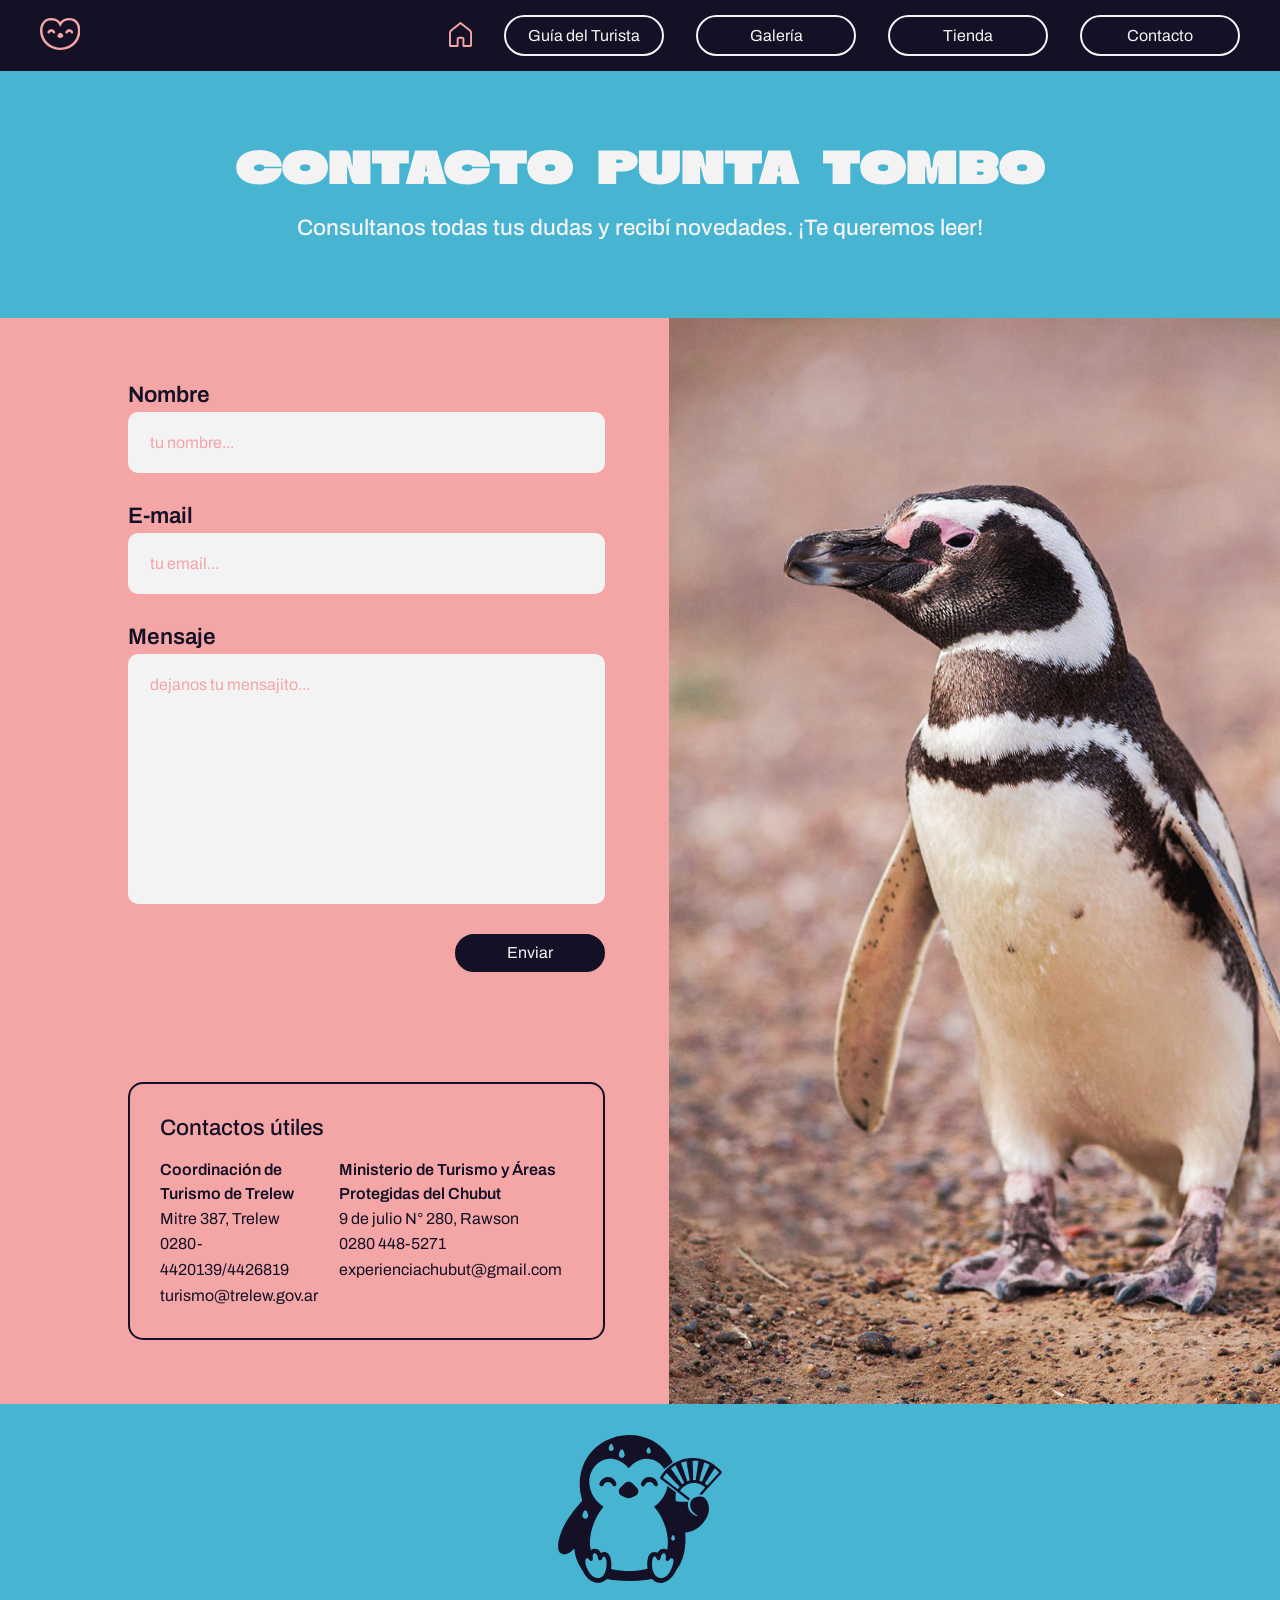
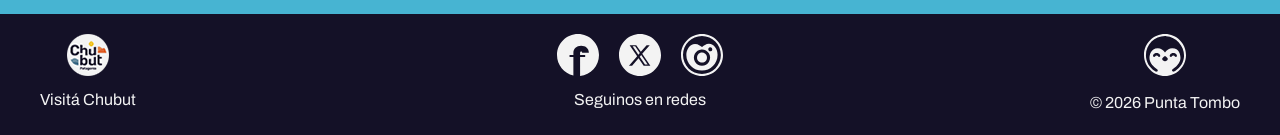
==== commit 3bceaffd: "mensajito formulario" ====
--- a/contacto.html
+++ b/contacto.html
@@ -1,186 +1,261 @@
 <!doctype html>
 <html lang="es">
-   <head>
-      <meta charset="utf-8">
-      <meta name="description" content="Bienvenidos a Punta Tombo. Conocé la mayor colonia continental de pingüinos de Magallanes. Argentina Turismno.">
-      <meta name="viewport" content="width=device-width, initial-scale=1.0">
-      <link rel="stylesheet" type="text/css" href="style.css">
-      <link rel="stylesheet" type="text/css" href="https://fonts.googleapis.com/css?family=Archivo:400,400i,500,500i,600,600i,700,700i">
-      <link rel="icon" type="image/x-icon" href="img/varias/favicon-tombo.ico">
-      <title>Descubrí la magia de Punta Tombo | Contacto</title>
-   </head>
-   <body class="contacto-body">
-      <main>
-         <header>
-            <nav class="nav-desktop">
-               <a href="#top" class="logo-izq">
-                  <svg class="corazon" xmlns="http://www.w3.org/2000/svg" version="1.1"
-                     viewBox="0 0 76.17 60.3">
+
+<head>
+   <meta charset="utf-8">
+   <meta name="description"
+      content="Bienvenidos a Punta Tombo. Conocé la mayor colonia continental de pingüinos de Magallanes. Argentina Turismno.">
+   <meta name="viewport" content="width=device-width, initial-scale=1.0">
+   <link rel="stylesheet" type="text/css" href="style.css">
+   <link rel="stylesheet" type="text/css"
+      href="https://fonts.googleapis.com/css?family=Archivo:400,400i,500,500i,600,600i,700,700i">
+   <link rel="icon" type="image/x-icon" href="img/varias/favicon-tombo.ico">
+   <link rel="stylesheet" type="text/css" href="fancybox/jquery.fancybox.css">
+   <title>Descubrí la magia de Punta Tombo | Contacto</title>
+</head>
+
+<body class="contacto-body">
+   <main>
+      <header>
+         <nav class="nav-desktop">
+            <a href="#top" class="logo-izq">
+               <svg class="corazon" xmlns="http://www.w3.org/2000/svg" version="1.1" viewBox="0 0 76.17 60.3">
+                  <path
+                     d="M62.63,26.89v.05c0,.51-.15.99-.43,1.36-.45.61-1.14.99-1.94.99-.43,0-.83-.13-1.19-.33-.35-.2-.63-.48-.83-.83-.05-.1-.13-.2-.18-.33-.53-1.01-1.62-1.69-2.83-1.69s-2.27.66-2.83,1.62c-.05.15-.13.3-.23.43-.2.3-.48.56-.81.73-.33.2-.73.3-1.14.3-.81,0-1.52-.4-1.94-1.01-.28-.38-.43-.83-.43-1.34v-.03c0-.53,1.03-5.78,7.37-5.78,6,0,7.4,5.33,7.4,5.86h.01Z" />
+                  <path
+                     d="M28.78,26.89v.05c0,.51-.15.99-.43,1.36-.45.61-1.14.99-1.94.99-.43,0-.83-.13-1.19-.33-.35-.2-.63-.48-.83-.83-.05-.1-.13-.2-.18-.33-.53-1.01-1.62-1.69-2.83-1.69s-2.27.66-2.83,1.62c-.05.15-.13.3-.23.43-.2.3-.48.56-.81.73-.33.2-.73.3-1.14.3-.81,0-1.52-.4-1.94-1.01-.28-.38-.43-.83-.43-1.34v-.03c0-.53,1.03-5.78,7.37-5.78,6,0,7.4,5.33,7.4,5.86h0Z" />
+                  <path
+                     d="M42.39,36.05l-2.35,1.13c-1.08.52-2.35.52-3.43,0l-2.35-1.13c-1.79-.86-2.2-3.24-.79-4.65l2.52-2.52c1.29-1.29,3.38-1.29,4.67,0l2.52,2.52c1.41,1.41,1,3.78-.79,4.65Z" />
+                  <path
+                     d="M38.09,60.3c-4.02,0-7.43-.45-10.43-1.36C10.86,53.83,0,39.91,0,23.46,0,14.75,4.53,0,21.49,0c6.51,0,12.65,2.83,16.64,7.54C42.08,2.85,48.24,0,54.77,0,74.62,0,76.17,17.96,76.17,23.46c0,17.12-10.59,30.71-27.64,35.49-3.22.89-6.73,1.35-10.43,1.35h0ZM21.48,4.41C5.55,4.41,4.74,20.29,4.74,23.47c0,14.51,9.58,26.79,24.4,31.29,2.52.77,5.44,1.14,8.95,1.14,3.24,0,6.28-.39,9.06-1.16,14.96-4.19,24.26-16.17,24.26-31.27,0-5.73-1.62-19.06-16.65-19.06-5.81,0-11.25,2.92-14.18,7.62-.15.22-.25.4-.34.55l-2.14,3.93-2.11-3.95c-.08-.15-.18-.32-.29-.47-2.98-4.76-8.41-7.68-14.23-7.68h.01Z" />
+               </svg>
+            </a>
+            <div class="menu">
+               <a href="index.html">
+                  <svg class="home" xmlns="http://www.w3.org/2000/svg" version="1.1" viewBox="0 0 108 117">
                      <path
-                        d="M62.63,26.89v.05c0,.51-.15.99-.43,1.36-.45.61-1.14.99-1.94.99-.43,0-.83-.13-1.19-.33-.35-.2-.63-.48-.83-.83-.05-.1-.13-.2-.18-.33-.53-1.01-1.62-1.69-2.83-1.69s-2.27.66-2.83,1.62c-.05.15-.13.3-.23.43-.2.3-.48.56-.81.73-.33.2-.73.3-1.14.3-.81,0-1.52-.4-1.94-1.01-.28-.38-.43-.83-.43-1.34v-.03c0-.53,1.03-5.78,7.37-5.78,6,0,7.4,5.33,7.4,5.86h.01Z" />
-                     <path
-                        d="M28.78,26.89v.05c0,.51-.15.99-.43,1.36-.45.61-1.14.99-1.94.99-.43,0-.83-.13-1.19-.33-.35-.2-.63-.48-.83-.83-.05-.1-.13-.2-.18-.33-.53-1.01-1.62-1.69-2.83-1.69s-2.27.66-2.83,1.62c-.05.15-.13.3-.23.43-.2.3-.48.56-.81.73-.33.2-.73.3-1.14.3-.81,0-1.52-.4-1.94-1.01-.28-.38-.43-.83-.43-1.34v-.03c0-.53,1.03-5.78,7.37-5.78,6,0,7.4,5.33,7.4,5.86h0Z" />
-                     <path
-                        d="M42.39,36.05l-2.35,1.13c-1.08.52-2.35.52-3.43,0l-2.35-1.13c-1.79-.86-2.2-3.24-.79-4.65l2.52-2.52c1.29-1.29,3.38-1.29,4.67,0l2.52,2.52c1.41,1.41,1,3.78-.79,4.65Z" />
-                     <path
-                        d="M38.09,60.3c-4.02,0-7.43-.45-10.43-1.36C10.86,53.83,0,39.91,0,23.46,0,14.75,4.53,0,21.49,0c6.51,0,12.65,2.83,16.64,7.54C42.08,2.85,48.24,0,54.77,0,74.62,0,76.17,17.96,76.17,23.46c0,17.12-10.59,30.71-27.64,35.49-3.22.89-6.73,1.35-10.43,1.35h0ZM21.48,4.41C5.55,4.41,4.74,20.29,4.74,23.47c0,14.51,9.58,26.79,24.4,31.29,2.52.77,5.44,1.14,8.95,1.14,3.24,0,6.28-.39,9.06-1.16,14.96-4.19,24.26-16.17,24.26-31.27,0-5.73-1.62-19.06-16.65-19.06-5.81,0-11.25,2.92-14.18,7.62-.15.22-.25.4-.34.55l-2.14,3.93-2.11-3.95c-.08-.15-.18-.32-.29-.47-2.98-4.76-8.41-7.68-14.23-7.68h.01Z" />
+                        d="M53.85,0c-.96.03-1.88.37-2.64.97L8.58,34.56C3.17,38.83,0,45.34,0,52.23v57.27c0,4.09,3.41,7.5,7.5,7.5h30c4.09,0,7.5-3.41,7.5-7.5v-30c0-.89.61-1.5,1.5-1.5h15c.89,0,1.5.61,1.5,1.5v30c0,4.09,3.41,7.5,7.5,7.5h30c4.09,0,7.5-3.41,7.5-7.5v-57.27c0-6.89-3.17-13.41-8.58-17.67L56.78.97c-.83-.66-1.87-1-2.93-.97ZM54,10.23l39.86,31.4c3.25,2.56,5.14,6.46,5.14,10.6v55.77h-27v-28.5c0-5.74-4.76-10.5-10.5-10.5h-15c-5.74,0-10.5,4.76-10.5,10.5v28.5H9v-55.77c0-4.14,1.89-8.04,5.14-10.6L54,10.23Z" />
                   </svg>
                </a>
-               <div class="menu">
-                  <a href="index.html">
-                     <svg class="home" xmlns="http://www.w3.org/2000/svg" version="1.1" viewBox="0 0 108 117">
-                        <path
-                           d="M53.85,0c-.96.03-1.88.37-2.64.97L8.58,34.56C3.17,38.83,0,45.34,0,52.23v57.27c0,4.09,3.41,7.5,7.5,7.5h30c4.09,0,7.5-3.41,7.5-7.5v-30c0-.89.61-1.5,1.5-1.5h15c.89,0,1.5.61,1.5,1.5v30c0,4.09,3.41,7.5,7.5,7.5h30c4.09,0,7.5-3.41,7.5-7.5v-57.27c0-6.89-3.17-13.41-8.58-17.67L56.78.97c-.83-.66-1.87-1-2.93-.97ZM54,10.23l39.86,31.4c3.25,2.56,5.14,6.46,5.14,10.6v55.77h-27v-28.5c0-5.74-4.76-10.5-10.5-10.5h-15c-5.74,0-10.5,4.76-10.5,10.5v28.5H9v-55.77c0-4.14,1.89-8.04,5.14-10.6L54,10.23Z" />
+               <a class="boton" href="guia.html">Guía del Turista</a>
+               <a class="boton" href="galeria.html">Galería</a>
+               <a class="boton" href="tienda.html">Tienda</a>
+               <a class="boton" href="contacto.html">Contacto</a>
+            </div>
+         </nav>
+         <nav class="nav-mobile">
+            <a href="#top" class="logo-izq">
+               <svg class="corazon" viewBox="0 0 76.17 60.3" xmlns="http://www.w3.org/2000/svg" version="1.1">
+                  <path
+                     d="M62.63,26.89v.05c0,.51-.15.99-.43,1.36-.45.61-1.14.99-1.94.99-.43,0-.83-.13-1.19-.33-.35-.2-.63-.48-.83-.83-.05-.1-.13-.2-.18-.33-.53-1.01-1.62-1.69-2.83-1.69s-2.27.66-2.83,1.62c-.05.15-.13.3-.23.43-.2.3-.48.56-.81.73-.33.2-.73.3-1.14.3-.81,0-1.52-.4-1.94-1.01-.28-.38-.43-.83-.43-1.34v-.03c0-.53,1.03-5.78,7.37-5.78,6,0,7.4,5.33,7.4,5.86h.01Z" />
+                  <path
+                     d="M28.78,26.89v.05c0,.51-.15.99-.43,1.36-.45.61-1.14.99-1.94.99-.43,0-.83-.13-1.19-.33-.35-.2-.63-.48-.83-.83-.05-.1-.13-.2-.18-.33-.53-1.01-1.62-1.69-2.83-1.69s-2.27.66-2.83,1.62c-.05.15-.13.3-.23.43-.2.3-.48.56-.81.73-.33.2-.73.3-1.14.3-.81,0-1.52-.4-1.94-1.01-.28-.38-.43-.83-.43-1.34v-.03c0-.53,1.03-5.78,7.37-5.78,6,0,7.4,5.33,7.4,5.86h0Z" />
+                  <path
+                     d="M42.39,36.05l-2.35,1.13c-1.08.52-2.35.52-3.43,0l-2.35-1.13c-1.79-.86-2.2-3.24-.79-4.65l2.52-2.52c1.29-1.29,3.38-1.29,4.67,0l2.52,2.52c1.41,1.41,1,3.78-.79,4.65Z" />
+                  <path
+                     d="M38.09,60.3c-4.02,0-7.43-.45-10.43-1.36C10.86,53.83,0,39.91,0,23.46,0,14.75,4.53,0,21.49,0c6.51,0,12.65,2.83,16.64,7.54C42.08,2.85,48.24,0,54.77,0,74.62,0,76.17,17.96,76.17,23.46c0,17.12-10.59,30.71-27.64,35.49-3.22.89-6.73,1.35-10.43,1.35h0ZM21.48,4.41C5.55,4.41,4.74,20.29,4.74,23.47c0,14.51,9.58,26.79,24.4,31.29,2.52.77,5.44,1.14,8.95,1.14,3.24,0,6.28-.39,9.06-1.16,14.96-4.19,24.26-16.17,24.26-31.27,0-5.73-1.62-19.06-16.65-19.06-5.81,0-11.25,2.92-14.18,7.62-.15.22-.25.4-.34.55l-2.14,3.93-2.11-3.95c-.08-.15-.18-.32-.29-.47-2.98-4.76-8.41-7.68-14.23-7.68h.01Z" />
+               </svg>
+            </a>
+            <div class="menu-derecha">
+               <a href="index.html">
+                  <svg class="home" viewBox="0 0 108 117" xmlns="http://www.w3.org/2000/svg" version="1.1">
+                     <path
+                        d="M53.85,0c-.96.03-1.88.37-2.64.97L8.58,34.56C3.17,38.83,0,45.34,0,52.23v57.27c0,4.09,3.41,7.5,7.5,7.5h30c4.09,0,7.5-3.41,7.5-7.5v-30c0-.89.61-1.5,1.5-1.5h15c.89,0,1.5.61,1.5,1.5v30c0,4.09,3.41,7.5,7.5,7.5h30c4.09,0,7.5-3.41,7.5-7.5v-57.27c0-6.89-3.17-13.41-8.58-17.67L56.78.97c-.83-.66-1.87-1-2.93-.97ZM54,10.23l39.86,31.4c3.25,2.56,5.14,6.46,5.14,10.6v55.77h-27v-28.5c0-5.74-4.76-10.5-10.5-10.5h-15c-5.74,0-10.5,4.76-10.5,10.5v28.5H9v-55.77c0-4.14,1.89-8.04,5.14-10.6L54,10.23Z" />
+                  </svg>
+               </a>
+               <label for="check-menu" class="hamburguesa">
+                  <span></span><span></span><span></span>
+               </label>
+            </div>
+            <input type="checkbox" id="check-menu">
+            <div class="menu-desplegable">
+               <a class="boton" href="guia.html">Guía del Turista</a>
+               <a class="boton" href="galeria.html">Galería</a>
+               <a class="boton" href="tienda.html">Tienda</a>
+               <a class="boton" href="contacto.html">Contacto</a>
+            </div>
+         </nav>
+      </header>
+      <section class=" titulos titulos-contacto">
+         <h1>CONTACTO PUNTA TOMBO</h1>
+         <h3 class="h3-desktop">Consultanos todas tus dudas y recibí novedades. ¡Te queremos leer!</h3>
+         <h3 class="h3-mobile">¡Te queremos leer!</h3>
+      </section>
+      <section id="formulario">
+         <article id="form-contacto">
+            <form id="form-mensaje" method="post" action="" target="_blank" enctype="text/plain">
+               <div class="seccion-form">
+                  <label for="nombre">Nombre</label>
+                  <input type="text" name="nombre" id="nombre" maxlength="30" placeholder="tu nombre..." required>
+               </div>
+               <div class="seccion-form">
+                  <label for="email">E-mail</label>
+                  <input type="email" name="email" id="email" placeholder="tu email..." required>
+               </div>
+               <div class="seccion-form">
+                  <label for="mensaje">Mensaje</label>
+                  <textarea name="mensaje" id="mensaje" placeholder="dejanos tu mensajito..." required></textarea>
+               </div>
+               <input type="submit" value="Enviar" class="button-enviar">
+            </form>
+            <article id="contactos-utiles">
+               <h3>Contactos útiles</h3>
+               <div class="parrafos-contacto">
+                  <div>
+                     <p>Coordinación de Turismo de Trelew</p>
+                     <ul>
+                        <li>Mitre 387, Trelew</li>
+                        <li>0280-4420139/4426819</li>
+                        <li>turismo@trelew.gov.ar</li>
+                     </ul>
+                  </div>
+                  <div>
+                     <p>Ministerio de Turismo y Áreas Protegidas del Chubut</p>
+                     <ul>
+                        <li>9 de julio N° 280, Rawson</li>
+                        <li>0280 448-5271</li>
+                        <li>experienciachubut@gmail.com</li>
+                     </ul>
+                  </div>
+               </div>
+            </article>
+         </article>
+         <aside>
+            <img src="img/varias/contacto.jpg" alt="pinguino" width="800" height="1316">
+         </aside>
+      </section>
+      <section class="pingu-curiosidades fondo-oceano">
+         <article class="sabias">
+            <h2>¿Lo sabías...?</h2>
+         </article>
+         <img class="pingu-svg" src="img/svg/pingu-verano.svg" alt="Pingüino de verano">
+         <article class="globo">
+            <p>En verano, Punta Tombo reúne a más de un millón de pingüinos de Magallanes, convirtiéndose en una de las
+               colonias más grandes del mundo.
+            </p>
+         </article>
+      </section>
+      <section id="mensaje-enviado" class="meme-popup">
+         <img src="img/svg/pingu-3.svg" class="pingu-svg" alt="Pingüino saludando">
+         <p id="meme-texto">
+            ¡Gracias! Los pingüinos recibieron tu mensaje y lo están revisando en la pingüinera central.
+         </p>
+      </section>
+      <footer>
+         <div class="footer-seccion">
+            <a class="logo-chubut" href="https://chubutpatagonia.gob.ar/" target="_blank"><img
+                  class="logo-chubut-normal" src="img/varias/logo-chubut.png" alt="Visitá Chubut" width="42"
+                  height="42"><img class="logo-chubut-hover" src="img/varias/logo-chubut-hover.png"
+                  alt="Visitá Chubut hover" width="42" height="42"></a>
+            <p>Visitá Chubut</p>
+         </div>
+         <div class="footer-seccion">
+            <ul>
+               <li>
+                  <a href="https://www.facebook.com/profile.php?id=100057444040079&locale=es_LA" target="_blank">
+                     <svg class="boton-footer" xmlns="http://www.w3.org/2000/svg" version="1.1" viewBox="0 0 48 48">
+                        <path
+                           d="M48,24.06c0,12.48-9.48,22.75-21.62,23.94v-21.7h5.83v-2.33h-5.83v-2.3c0-.93.5-1.61,1.2-1.61s1.16.54,1.16,1.38h7.66c0-4.73-3.53-7.91-8.84-7.91s-8.84,3.27-8.84,8.14v2.3h-4.39v2.33h4.39v21.24C8.01,45.12,0,35.53,0,24.06,0,10.77,10.75,0,24,0s24,10.77,24,24.06Z" />
                      </svg>
                   </a>
-                  <a class="boton" href="guia.html">Guía del Turista</a>
-                  <a class="boton" href="galeria.html">Galería</a>
-                  <a class="boton" href="tienda.html">Tienda</a>
-                  <a class="boton" href="contacto.html">Contacto</a>
-               </div>
-            </nav>
-            <nav class="nav-mobile">
-               <a href="#top" class="logo-izq">
-                  <svg class="corazon" viewBox="0 0 76.17 60.3" xmlns="http://www.w3.org/2000/svg" version="1.1">
-                     <path
-                        d="M62.63,26.89v.05c0,.51-.15.99-.43,1.36-.45.61-1.14.99-1.94.99-.43,0-.83-.13-1.19-.33-.35-.2-.63-.48-.83-.83-.05-.1-.13-.2-.18-.33-.53-1.01-1.62-1.69-2.83-1.69s-2.27.66-2.83,1.62c-.05.15-.13.3-.23.43-.2.3-.48.56-.81.73-.33.2-.73.3-1.14.3-.81,0-1.52-.4-1.94-1.01-.28-.38-.43-.83-.43-1.34v-.03c0-.53,1.03-5.78,7.37-5.78,6,0,7.4,5.33,7.4,5.86h.01Z" />
-                     <path
-                        d="M28.78,26.89v.05c0,.51-.15.99-.43,1.36-.45.61-1.14.99-1.94.99-.43,0-.83-.13-1.19-.33-.35-.2-.63-.48-.83-.83-.05-.1-.13-.2-.18-.33-.53-1.01-1.62-1.69-2.83-1.69s-2.27.66-2.83,1.62c-.05.15-.13.3-.23.43-.2.3-.48.56-.81.73-.33.2-.73.3-1.14.3-.81,0-1.52-.4-1.94-1.01-.28-.38-.43-.83-.43-1.34v-.03c0-.53,1.03-5.78,7.37-5.78,6,0,7.4,5.33,7.4,5.86h0Z" />
-                     <path
-                        d="M42.39,36.05l-2.35,1.13c-1.08.52-2.35.52-3.43,0l-2.35-1.13c-1.79-.86-2.2-3.24-.79-4.65l2.52-2.52c1.29-1.29,3.38-1.29,4.67,0l2.52,2.52c1.41,1.41,1,3.78-.79,4.65Z" />
-                     <path
-                        d="M38.09,60.3c-4.02,0-7.43-.45-10.43-1.36C10.86,53.83,0,39.91,0,23.46,0,14.75,4.53,0,21.49,0c6.51,0,12.65,2.83,16.64,7.54C42.08,2.85,48.24,0,54.77,0,74.62,0,76.17,17.96,76.17,23.46c0,17.12-10.59,30.71-27.64,35.49-3.22.89-6.73,1.35-10.43,1.35h0ZM21.48,4.41C5.55,4.41,4.74,20.29,4.74,23.47c0,14.51,9.58,26.79,24.4,31.29,2.52.77,5.44,1.14,8.95,1.14,3.24,0,6.28-.39,9.06-1.16,14.96-4.19,24.26-16.17,24.26-31.27,0-5.73-1.62-19.06-16.65-19.06-5.81,0-11.25,2.92-14.18,7.62-.15.22-.25.4-.34.55l-2.14,3.93-2.11-3.95c-.08-.15-.18-.32-.29-.47-2.98-4.76-8.41-7.68-14.23-7.68h.01Z" />
-                  </svg>
-               </a>
-               <div class="menu-derecha">
-                  <a href="index.html">
-                     <svg class="home" viewBox="0 0 108 117" xmlns="http://www.w3.org/2000/svg" version="1.1">
-                        <path
-                           d="M53.85,0c-.96.03-1.88.37-2.64.97L8.58,34.56C3.17,38.83,0,45.34,0,52.23v57.27c0,4.09,3.41,7.5,7.5,7.5h30c4.09,0,7.5-3.41,7.5-7.5v-30c0-.89.61-1.5,1.5-1.5h15c.89,0,1.5.61,1.5,1.5v30c0,4.09,3.41,7.5,7.5,7.5h30c4.09,0,7.5-3.41,7.5-7.5v-57.27c0-6.89-3.17-13.41-8.58-17.67L56.78.97c-.83-.66-1.87-1-2.93-.97ZM54,10.23l39.86,31.4c3.25,2.56,5.14,6.46,5.14,10.6v55.77h-27v-28.5c0-5.74-4.76-10.5-10.5-10.5h-15c-5.74,0-10.5,4.76-10.5,10.5v28.5H9v-55.77c0-4.14,1.89-8.04,5.14-10.6L54,10.23Z" />
+               </li>
+               <li>
+                  <a href="https://x.com/puntatombo_ar" target="_blank">
+                     <svg class="boton-footer" xmlns="http://www.w3.org/2000/svg" version="1.1" viewBox="0 0 48 48">
+                        <polygon points="23.79 21.78 22.11 23.74 15.54 14.13 18.51 14.11 23.79 21.78" />
+                        <polygon points="25.37 24.08 32.78 34.85 29.69 34.83 23.69 26.05 25.37 24.08" />
+                        <path
+                           d="M24,0C10.75,0,0,10.75,0,24s10.75,24,24,24,24-10.74,24-24S37.26,0,24,0ZM28.19,36.23l-5.87-8.59-7.36,8.57h-3.56l9.34-10.88-8.59-12.56,7.53-.05,5.29,7.68,6.58-7.67h3.56l-8.56,9.97,9.3,13.52h-7.66,0Z" />
                      </svg>
                   </a>
-                  <label for="check-menu" class="hamburguesa">
-                  <span></span><span></span><span></span>
-                  </label>
-               </div>
-               <input type="checkbox" id="check-menu">
-               <div class="menu-desplegable">
-                  <a class="boton" href="guia.html">Guía del Turista</a>
-                  <a class="boton" href="galeria.html">Galería</a>
-                  <a class="boton" href="tienda.html">Tienda</a>
-                  <a class="boton" href="contacto.html">Contacto</a>
-               </div>
-            </nav>
-         </header>
-         <section class=" titulos titulos-contacto">
-            <h1>CONTACTO PUNTA TOMBO</h1>
-            <h3 class="h3-desktop">Consultanos todas tus dudas y recibí novedades. ¡Te queremos leer!</h3>
-            <h3 class="h3-mobile">¡Te queremos leer!</h3>
-         </section>
-         <section id="formulario">
-            <article id="form-contacto">
-               <form method="post" action="" target="_blank" enctype="text/plain">
-                  <div class="seccion-form">
-                     <label for="nombre">Nombre</label>
-                     <input type="text" name="nombre" id="nombre" maxlength="30" placeholder="tu nombre..." required>
-                  </div>
-                  <div class="seccion-form">
-                     <label for="email">E-mail</label>
-                     <input type="email" name="email" id="email" placeholder="tu email..." required>
-                  </div>
-                  <div class="seccion-form">
-                     <label for="mensaje">Mensaje</label>
-                     <textarea name="mensaje" id="mensaje" placeholder="dejanos tu mensajito..."></textarea>
-                  </div>
-                  <input type="submit" value="Enviar" class="button-enviar">
-               </form>
-               <article id="contactos-utiles">
-                  <h3>Contactos útiles</h3>
-                  <div class="parrafos-contacto">
-                     <div>
-                        <p>Coordinación de Turismo de Trelew</p>
-                        <ul>
-                           <li>Mitre 387, Trelew</li>
-                           <li>0280-4420139/4426819</li>
-                           <li>turismo@trelew.gov.ar</li>
-                        </ul>
-                     </div>
-                     <div>
-                        <p>Ministerio de Turismo y Áreas Protegidas del Chubut</p>
-                        <ul>
-                           <li>9 de julio N° 280, Rawson</li>
-                           <li>0280 448-5271</li>
-                           <li>experienciachubut@gmail.com</li>
-                        </ul>
-                     </div>
-                  </div>
-               </article>
-            </article>
-            <aside>
-               <img src="img/varias/contacto.jpg" alt="pinguino" width="800" height="1316">
-            </aside>
-         </section>
-         <section class="pingu-curiosidades fondo-oceano">
-            <article class="sabias">
-               <h2>¿Lo sabías...?</h2>
-            </article>
-            <img class="pingu-svg" src="img/svg/pingu-verano.svg" alt="Pingüino de verano">
-            <article class="globo">
-               <p>En verano, Punta Tombo reúne a más de un millón de pingüinos de Magallanes, convirtiéndose en una de las
-                  colonias más grandes del mundo.
-               </p>
-            </article>
-         </section>
-         <footer>
-            <div class="footer-seccion">
-               <a class="logo-chubut" href="https://chubutpatagonia.gob.ar/" target="_blank"><img class="logo-chubut-normal"
-                  src="img/varias/logo-chubut.png" alt="Visitá Chubut" width="42" height="42"><img class="logo-chubut-hover"
-                  src="img/varias/logo-chubut-hover.png" alt="Visitá Chubut hover" width="42" height="42"></a>
-               <p>Visitá Chubut</p>
-            </div>
-            <div class="footer-seccion">
-               <ul>
-                  <li>
-                     <a href="https://www.facebook.com/profile.php?id=100057444040079&locale=es_LA" target="_blank">
-                        <svg class="boton-footer" xmlns="http://www.w3.org/2000/svg" version="1.1" viewBox="0 0 48 48">
-                           <path
-                              d="M48,24.06c0,12.48-9.48,22.75-21.62,23.94v-21.7h5.83v-2.33h-5.83v-2.3c0-.93.5-1.61,1.2-1.61s1.16.54,1.16,1.38h7.66c0-4.73-3.53-7.91-8.84-7.91s-8.84,3.27-8.84,8.14v2.3h-4.39v2.33h4.39v21.24C8.01,45.12,0,35.53,0,24.06,0,10.77,10.75,0,24,0s24,10.77,24,24.06Z" />
-                        </svg>
-                     </a>
-                  </li>
-                  <li>
-                     <a href="https://x.com/puntatombo_ar" target="_blank">
-                        <svg class="boton-footer" xmlns="http://www.w3.org/2000/svg" version="1.1" viewBox="0 0 48 48">
-                           <polygon points="23.79 21.78 22.11 23.74 15.54 14.13 18.51 14.11 23.79 21.78" />
-                           <polygon points="25.37 24.08 32.78 34.85 29.69 34.83 23.69 26.05 25.37 24.08" />
-                           <path
-                              d="M24,0C10.75,0,0,10.75,0,24s10.75,24,24,24,24-10.74,24-24S37.26,0,24,0ZM28.19,36.23l-5.87-8.59-7.36,8.57h-3.56l9.34-10.88-8.59-12.56,7.53-.05,5.29,7.68,6.58-7.67h3.56l-8.56,9.97,9.3,13.52h-7.66,0Z" />
-                        </svg>
-                     </a>
-                  </li>
-                  <li>
-                     <a href="https://www.instagram.com/puntatomboturismo/" target="_blank">
-                        <svg class="boton-footer" xmlns="http://www.w3.org/2000/svg" version="1.1" viewBox="0 0 64 64">
-                           <path
-                              d="M32,0C14.33,0,0,14.33,0,32s14.33,32,32,32,32-14.33,32-32S49.67,0,32,0ZM31.92,60.84c-15.91,0-28.86-12.93-28.86-28.84S16.01,3.15,31.92,3.15s28.84,12.96,28.84,28.86-12.93,28.84-28.84,28.84Z" />
-                           <path
-                              d="M55.71,31.11c0-7.74-5.36-16.11-13.11-16.11-4.59,0-8.29,3.26-9.48,4.12l-1.11.78-1.13-.78c-1.12-.77-4.16-4.03-9.52-4.03h0c-8.06,0-13.23,8.76-13.23,16.54v.36c0,13.11,10.66,23.8,23.78,23.8h0c13.12,0,23.8-10.67,23.8-23.78,0-.61.05-.32,0-.91ZM42.65,42.25c-2.21,3.8-6.19,6.07-10.66,6.07h0c-4.45,0-8.44-2.27-10.66-6.07-2.15-3.71-2.25-8.19-.26-11.98,1.99-3.8,5.72-6.27,9.98-6.6,4.63-.36,8.89,1.79,11.38,5.75h0c2.5,3.98,2.59,8.78.23,12.83ZM45.45,26.33c-.34.1-.67.14-.97.14-.78,0-1.48-.3-2.01-.86-.81-.87-1.1-2.26-.71-3.4.36-1.03,1.17-1.67,2.29-1.84,2-.3,3.19.97,3.5,2.37.31,1.4-.32,3.08-2.09,3.58ZM36.9,30.18c-1.4-1.21-3.15-1.83-4.9-1.83-1.05,0-2.12.23-3.13.68-2.27,1.01-3.89,3.1-4.35,5.61-.46,2.51.33,5.05,2.13,6.81,1.94,1.91,4.7,2.61,7.37,1.88,2.65-.73,4.65-2.71,5.35-5.32h0c.77-2.89-.17-5.9-2.44-7.83Z" />
-                        </svg>
-                     </a>
-                  </li>
-               </ul>
-               <p>Seguinos en redes</p>
-            </div>
-            <div class="footer-seccion">
-               <a href="https://drive.google.com/file/d/1csUfX9xWmYAbD05H-AMbpjvjqGZCWqr7/view?usp=drive_link" target="_blank">
-                  <svg class="boton-footer" xmlns="http://www.w3.org/2000/svg" version="1.1" viewBox="0 0 62.64 62.64">
-                     <path
-                        d="M31.32,0C14.02,0,0,14.02,0,31.32s14.02,31.32,31.32,31.32,31.32-14.02,31.32-31.32S48.62,0,31.32,0ZM24.3,32.59v.03c0,.37-.11.73-.32,1-.34.45-.84.73-1.43.73-.32,0-.61-.1-.87-.24-.26-.15-.47-.35-.61-.61-.03-.08-.1-.15-.13-.24-.39-.74-1.19-1.25-2.08-1.25s-1.67.48-2.08,1.19c-.03.11-.1.23-.16.32-.15.23-.35.41-.6.54-.24.15-.54.23-.84.23-.6,0-1.12-.3-1.43-.74-.21-.28-.32-.61-.32-.99v-.02c0-.39.76-4.25,5.43-4.25,4.42,0,5.45,3.93,5.45,4.32v-.02ZM34.31,39.34l-1.73.83c-.8.38-1.73.38-2.53,0l-1.73-.83c-1.32-.64-1.62-2.38-.58-3.42l1.85-1.85c.95-.95,2.49-.95,3.44,0l1.85,1.85c1.04,1.04.74,2.78-.57,3.42ZM41.53,33.52c-.15.23-.35.41-.6.54-.24.15-.54.23-.84.23-.6,0-1.12-.3-1.43-.74-.21-.28-.32-.61-.32-.99v-.02c0-.39.76-4.25,5.43-4.25,4.42,0,5.45,3.93,5.45,4.32v-.02s0,.03,0,.03c0,.37-.11.73-.32,1-.34.45-.84.73-1.43.73-.32,0-.61-.1-.87-.24-.26-.15-.47-.35-.61-.61-.03-.08-.1-.15-.13-.24-.39-.74-1.19-1.25-2.08-1.25s-1.67.48-2.08,1.19c-.03.11-.1.23-.16.32ZM46.45,55.06c-.59.37-1.2.72-1.82,1.01-2.13.98-4.09-2.25-2.02-3.36,3.82-2.03,11.8-9.22,11.8-16.76,0-4.98-1.63-14.84-12.31-14.84-4.48,0-8.41,2.46-10.51,6.08-.1.15-.19.32-.26.47-.08-.15-.16-.32-.26-.47-2.1-3.62-6.03-6.08-10.51-6.08-10.71,0-12.37,10.66-12.37,14.84,0,7.73,7.21,14.18,11.67,17.06,1.77,1.14.06,3.97-1.85,3.09-.62-.28-1.23-.65-1.85-1.04-7.97-5.04-13.28-13.42-13.28-23.52.02-16.32,13.85-29.47,30.41-28.35,14.38.97,26.68,14.42,26.44,28.83-.16,9.83-5.43,18.09-13.28,23.04Z" />
-                  </svg>
-               </a>
-               <p>© 2026 Punta Tombo</p>
-            </div>
-         </footer>
-      </main>
-   </body>
+               </li>
+               <li>
+                  <a href="https://www.instagram.com/puntatomboturismo/" target="_blank">
+                     <svg class="boton-footer" xmlns="http://www.w3.org/2000/svg" version="1.1" viewBox="0 0 64 64">
+                        <path
+                           d="M32,0C14.33,0,0,14.33,0,32s14.33,32,32,32,32-14.33,32-32S49.67,0,32,0ZM31.92,60.84c-15.91,0-28.86-12.93-28.86-28.84S16.01,3.15,31.92,3.15s28.84,12.96,28.84,28.86-12.93,28.84-28.84,28.84Z" />
+                        <path
+                           d="M55.71,31.11c0-7.74-5.36-16.11-13.11-16.11-4.59,0-8.29,3.26-9.48,4.12l-1.11.78-1.13-.78c-1.12-.77-4.16-4.03-9.52-4.03h0c-8.06,0-13.23,8.76-13.23,16.54v.36c0,13.11,10.66,23.8,23.78,23.8h0c13.12,0,23.8-10.67,23.8-23.78,0-.61.05-.32,0-.91ZM42.65,42.25c-2.21,3.8-6.19,6.07-10.66,6.07h0c-4.45,0-8.44-2.27-10.66-6.07-2.15-3.71-2.25-8.19-.26-11.98,1.99-3.8,5.72-6.27,9.98-6.6,4.63-.36,8.89,1.79,11.38,5.75h0c2.5,3.98,2.59,8.78.23,12.83ZM45.45,26.33c-.34.1-.67.14-.97.14-.78,0-1.48-.3-2.01-.86-.81-.87-1.1-2.26-.71-3.4.36-1.03,1.17-1.67,2.29-1.84,2-.3,3.19.97,3.5,2.37.31,1.4-.32,3.08-2.09,3.58ZM36.9,30.18c-1.4-1.21-3.15-1.83-4.9-1.83-1.05,0-2.12.23-3.13.68-2.27,1.01-3.89,3.1-4.35,5.61-.46,2.51.33,5.05,2.13,6.81,1.94,1.91,4.7,2.61,7.37,1.88,2.65-.73,4.65-2.71,5.35-5.32h0c.77-2.89-.17-5.9-2.44-7.83Z" />
+                     </svg>
+                  </a>
+               </li>
+            </ul>
+            <p>Seguinos en redes</p>
+         </div>
+         <div class="footer-seccion">
+            <a href="https://drive.google.com/file/d/1csUfX9xWmYAbD05H-AMbpjvjqGZCWqr7/view?usp=drive_link"
+               target="_blank">
+               <svg class="boton-footer" xmlns="http://www.w3.org/2000/svg" version="1.1" viewBox="0 0 62.64 62.64">
+                  <path
+                     d="M31.32,0C14.02,0,0,14.02,0,31.32s14.02,31.32,31.32,31.32,31.32-14.02,31.32-31.32S48.62,0,31.32,0ZM24.3,32.59v.03c0,.37-.11.73-.32,1-.34.45-.84.73-1.43.73-.32,0-.61-.1-.87-.24-.26-.15-.47-.35-.61-.61-.03-.08-.1-.15-.13-.24-.39-.74-1.19-1.25-2.08-1.25s-1.67.48-2.08,1.19c-.03.11-.1.23-.16.32-.15.23-.35.41-.6.54-.24.15-.54.23-.84.23-.6,0-1.12-.3-1.43-.74-.21-.28-.32-.61-.32-.99v-.02c0-.39.76-4.25,5.43-4.25,4.42,0,5.45,3.93,5.45,4.32v-.02ZM34.31,39.34l-1.73.83c-.8.38-1.73.38-2.53,0l-1.73-.83c-1.32-.64-1.62-2.38-.58-3.42l1.85-1.85c.95-.95,2.49-.95,3.44,0l1.85,1.85c1.04,1.04.74,2.78-.57,3.42ZM41.53,33.52c-.15.23-.35.41-.6.54-.24.15-.54.23-.84.23-.6,0-1.12-.3-1.43-.74-.21-.28-.32-.61-.32-.99v-.02c0-.39.76-4.25,5.43-4.25,4.42,0,5.45,3.93,5.45,4.32v-.02s0,.03,0,.03c0,.37-.11.73-.32,1-.34.45-.84.73-1.43.73-.32,0-.61-.1-.87-.24-.26-.15-.47-.35-.61-.61-.03-.08-.1-.15-.13-.24-.39-.74-1.19-1.25-2.08-1.25s-1.67.48-2.08,1.19c-.03.11-.1.23-.16.32ZM46.45,55.06c-.59.37-1.2.72-1.82,1.01-2.13.98-4.09-2.25-2.02-3.36,3.82-2.03,11.8-9.22,11.8-16.76,0-4.98-1.63-14.84-12.31-14.84-4.48,0-8.41,2.46-10.51,6.08-.1.15-.19.32-.26.47-.08-.15-.16-.32-.26-.47-2.1-3.62-6.03-6.08-10.51-6.08-10.71,0-12.37,10.66-12.37,14.84,0,7.73,7.21,14.18,11.67,17.06,1.77,1.14.06,3.97-1.85,3.09-.62-.28-1.23-.65-1.85-1.04-7.97-5.04-13.28-13.42-13.28-23.52.02-16.32,13.85-29.47,30.41-28.35,14.38.97,26.68,14.42,26.44,28.83-.16,9.83-5.43,18.09-13.28,23.04Z" />
+               </svg>
+            </a>
+            <p>© 2026 Punta Tombo</p>
+         </div>
+      </footer>
+   </main>
+   <script src="script.js"></script>
+   <script src="fancybox/jquery.min.js"></script>
+   <script src="fancybox/jquery.fancybox.js"></script>
+   <script>$('[data-fancybox]').fancybox({
+         buttons: [
+            'close'
+         ]
+      })
+   </script>
+   <script>
+      const memes = [
+
+         {
+            imagen: "img/tienda/meme1.gif",
+            texto: "ERROR: te la creíste wey"
+         },
+
+         {
+            imagen: "img/tienda/meme2.gif",
+            texto: "ERROR: los pingüinos no aceptan tu tarjeta"
+         },
+
+         {
+            imagen: "img/tienda/meme3.gif",
+            texto: "ERROR: 404 pingüino not found"
+         },
+
+         {
+            imagen: "img/tienda/meme4.gif",
+            texto: "ERROR: un pingüino se robó tu pedido"
+         },
+
+         {
+            imagen: "img/tienda/meme5.gif",
+            texto: "ERROR: un pingüino se fugó con tu plata"
+         }
+      ];
+      function generarMeme() {
+         const random = Math.floor(Math.random() * memes.length);
+         document.getElementById("meme-img").src =
+            memes[random].imagen;
+         document.getElementById("meme-texto").textContent =
+            memes[random].texto;
+      }
+   </script>
+   <script>
+      document.addEventListener("DOMContentLoaded", () => {
+         const formulario = document.getElementById("form-mensaje");
+         formulario.addEventListener("submit", function (event) {
+            event.preventDefault();
+            if (!formulario.checkValidity()) {
+               formulario.reportValidity();
+               return;
+            }
+            $.fancybox.open({
+               src: "#mensaje-enviado",
+               type: "inline"
+            });
+            formulario.reset();
+         });
+      });
+   </script>
+</body>
+
 </html>
--- a/style.css
+++ b/style.css
@@ -19,7 +19,7 @@
 
 @font-face {
 	font-family: 'baserio';
-	src: url('./fonts/Baserio-Regular.woff2') format('woff2');
+	src: url('./fonts/Baserio-Regular.otf') format('opentype');
 	font-weight: normal;
 	font-style: normal;
 	font-display: swap;
@@ -116,13 +116,13 @@
 }
 
 .nav-desktop {
-	display: flex !important;
+	display: flex;
 	justify-content: space-between;
 	align-items: center;
 }
 
 .nav-mobile {
-	display: none !important;
+	display: none;
 }
 
 .menu {
@@ -384,7 +384,7 @@
 }
 
 .galeria-interna-titulo h3 {
-	color: var(--oceano) !important;
+	color: var(--oceano)
 }
 
 .galeria-interna-titulo::before {
@@ -560,8 +560,7 @@
 	flex-direction: column;
 	align-items: center;
 	text-align: center;
-	padding: 50px 0px 70px;
-	gap: 30px;
+	padding: 22px 0px 70px;
 }
 
 .linea {
@@ -1054,6 +1053,7 @@
 .parrafos-contacto {
 	display: flex;
 	justify-content: space-between;
+	gap: 20px;
 }
 
 .parrafos-contacto p {
@@ -1061,7 +1061,7 @@
 }
 
 .parrafos-contacto div {
-	width: 281px;
+	max-width: 281px;
 }
 
 aside img {
@@ -1337,8 +1337,18 @@
 
 	/* FLORA Y FAUNA */
 
+	#flora.tab-content.active {
+		display: flex;
+		flex-direction: column-reverse;
+	}
+
 	.florayfauna-contenedor {
-		grid-template-columns: repeat(3, auto);
+		grid-template-columns: repeat(2, auto);
+		gap: 30px 40px;
+	}
+
+	.descubri-florayfauna {
+		padding: 55px 0px 0px;
 	}
 
 	/* GALERÍA INTERNA */
@@ -1395,11 +1405,11 @@
 	/* HEADER */
 
 	.nav-desktop {
-		display: none !important;
+		display: none;
 	}
 
 	.nav-mobile {
-		display: flex !important;
+		display: flex;
 		justify-content: space-between;
 		align-items: center;
 		padding: 0;
@@ -1430,7 +1440,7 @@
 
 	.menu-desplegable {
 		display: none;
-		position: fixed !important;
+		position: fixed;
 		top: 65px;
 		left: 0;
 		width: 100%;
@@ -1441,7 +1451,7 @@
 		padding-bottom: 20px;
 		align-items: center;
 		gap: 20px;
-		z-index: 1000000 !important;
+		z-index: 1000000;
 	}
 
 	.menu-desplegable .boton {
@@ -1454,22 +1464,18 @@
 
 	#check-menu:checked~.menu-desplegable,
 	.nav-mobile #check-menu:checked~.menu-desplegable {
-		display: flex !important;
+		display: flex;
 	}
 
 	/* HERO */
 
-	.video-heroe {
-		height: fit-content;
-	}
-
 	.logo-hero {
-		width: 30%;
+		width: 60%;
 		top: 20px;
 		left: 20px;
 	}
 
-	/* CARRUSEL */
+	/* CARROUSEL */
 
 	.carrousel {
 		display: none;
@@ -1483,7 +1489,7 @@
 
 	.carrousel-mobile .slider-container {
 		width: 100%;
-		aspect-ratio: 360 / 94;
+		aspect-ratio: 360 / 150;
 		overflow: hidden;
 	}
 
@@ -1505,6 +1511,12 @@
 	.texto-banner p {
 		font-size: 1rem;
 		color: var(--espuma);
+		padding-top: 5px;
+	}
+
+	.texto-banner {
+		right: 20px;
+		max-width: 60%;
 	}
 
 	/* SOLAPAS */
@@ -1542,7 +1554,7 @@
 		order: 2;
 		width: 32px;
 		height: 30px;
-		fill: currentColor !important;
+		fill: currentColor;
 		flex-shrink: 0;
 		transition: fill 0.3s ease;
 	}
@@ -1559,7 +1571,7 @@
 	}
 
 	#mapa-turista {
-		padding: 40px 25px;
+		padding: 0px;
 	}
 
 	#mapa-turista h2 {
@@ -1574,17 +1586,22 @@
 		flex-direction: column;
 		gap: 30px;
 		align-items: center;
+		padding: 0;
 	}
 
 	#mapa-turista .mapa-texto {
 		width: 100%;
 		max-width: 100%;
+		padding-left: 25px;
+		padding-right: 25px;
+		padding-bottom: 25px;
 	}
 
 	#mapa-turista .mapas img {
+		width: 100%;
 		max-width: 100%;
-		width: 100%;
 		height: auto;
+		border-radius: 0;
 	}
 
 	/*galeria solapas*/
@@ -1608,16 +1625,16 @@
 	}
 
 	.galeria-interna-item.active {
-		display: flex !important;
-		flex-direction: column !important;
-		align-items: flex-start !important;
-		margin: 10px 0 !important;
+		display: flex;
+		flex-direction: column;
+		align-items: flex-start;
+		margin: 10px 0;
 	}
 
 	.galeria-interna-info {
-		display: flex !important;
-		flex-direction: column !important;
-		width: 100% !important;
+		display: flex;
+		flex-direction: column;
+		width: 100%;
 		padding: 20px;
 		margin-top: 20px;
 		gap: 1rem;
@@ -1629,7 +1646,7 @@
 		top: auto;
 		transform: none;
 		z-index: 10;
-		margin: 0 !important;
+		margin: 0;
 		padding: 0;
 	}
 
@@ -1643,8 +1660,14 @@
 
 	/* FLORA Y FAUNA */
 
+	#flora.tab-content.active {
+		display: flex;
+		flex-direction: column-reverse;
+	}
+
 	.florayfauna-contenedor {
 		grid-template-columns: repeat(2, auto);
+		gap: 24px;
 	}
 
 	.tarjeta-florayfauna {
@@ -1654,7 +1677,7 @@
 	}
 
 	.fyf-p {
-		font-size: 1rem;
+		font-size: 0.9rem;
 	}
 
 	.lobo:active {
@@ -1741,7 +1764,7 @@
 
 	.titulos h1,
 	.titulos h3 {
-		text-align: center !important;
+		text-align: center;
 	}
 
 	#fancybox {
@@ -1786,6 +1809,7 @@
 	}
 
 	.globo::before {
+
 		width: 25px;
 		left: -25px;
 	}
